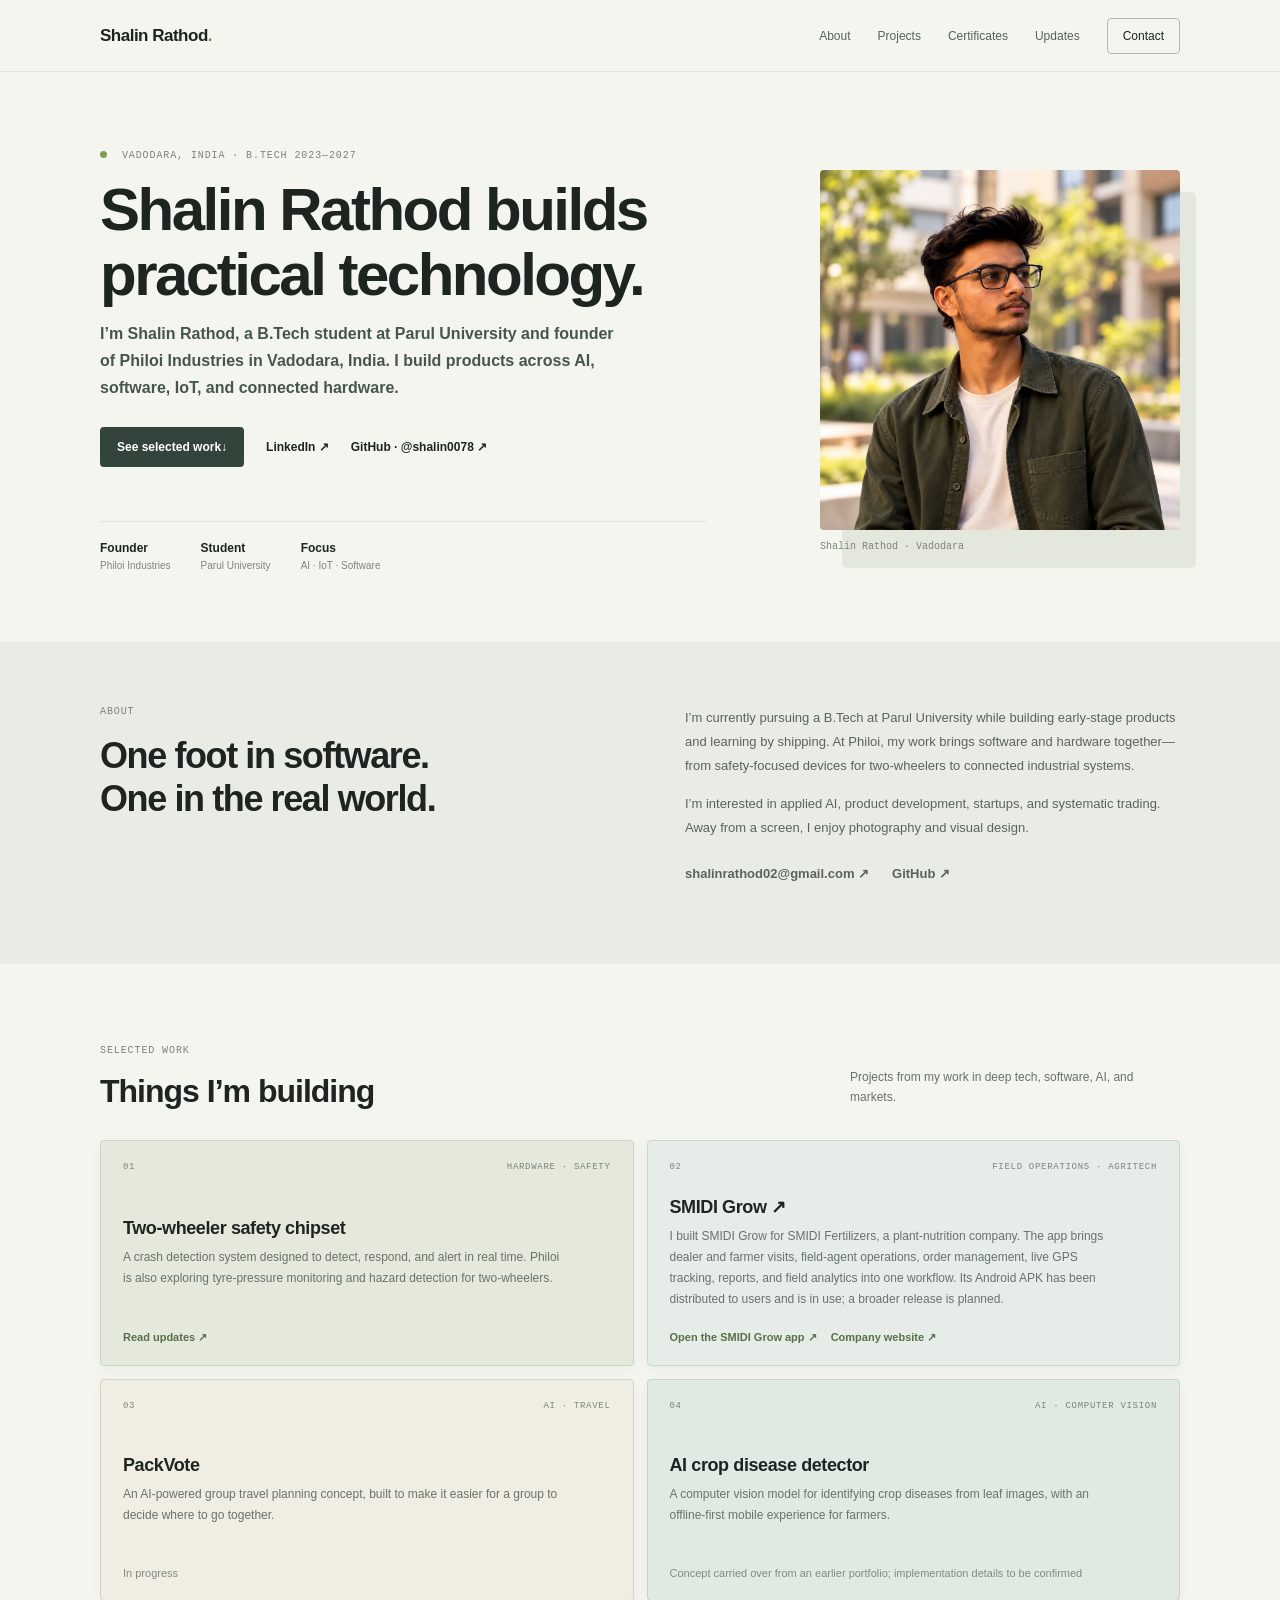
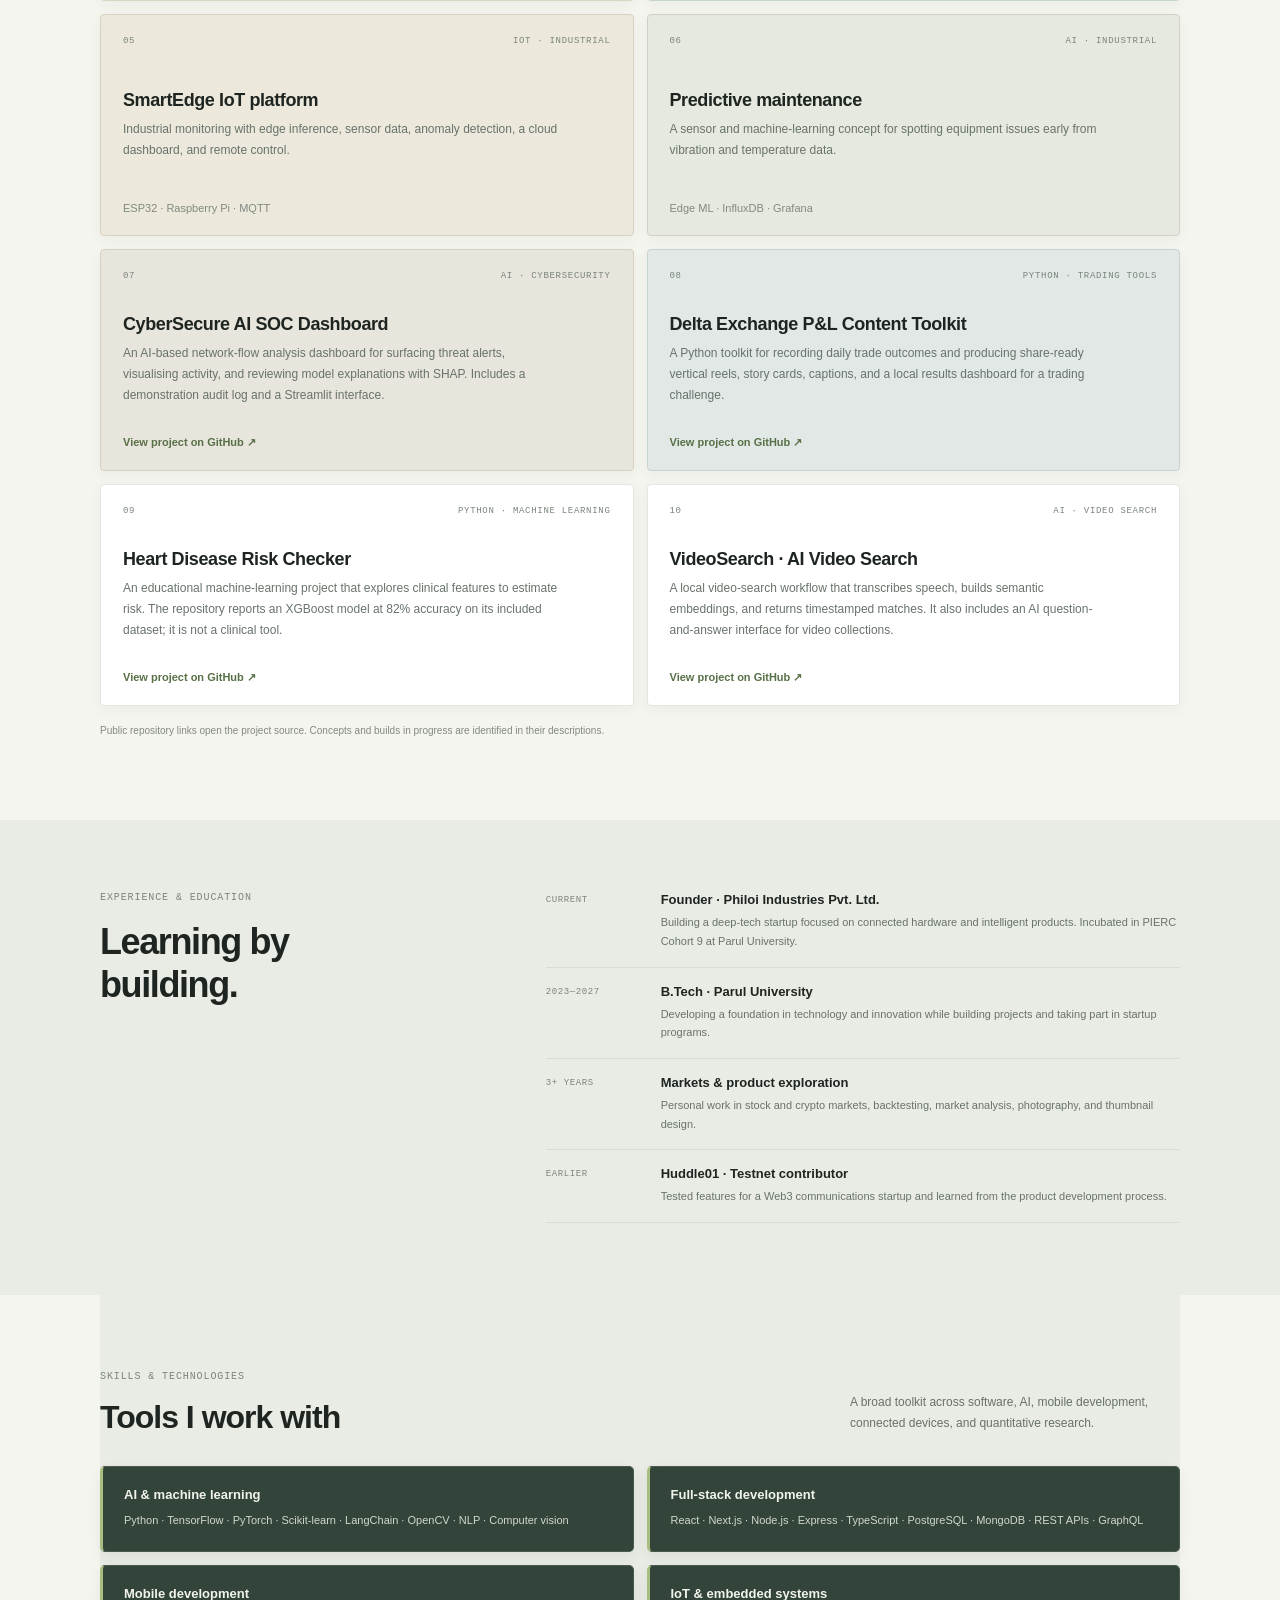
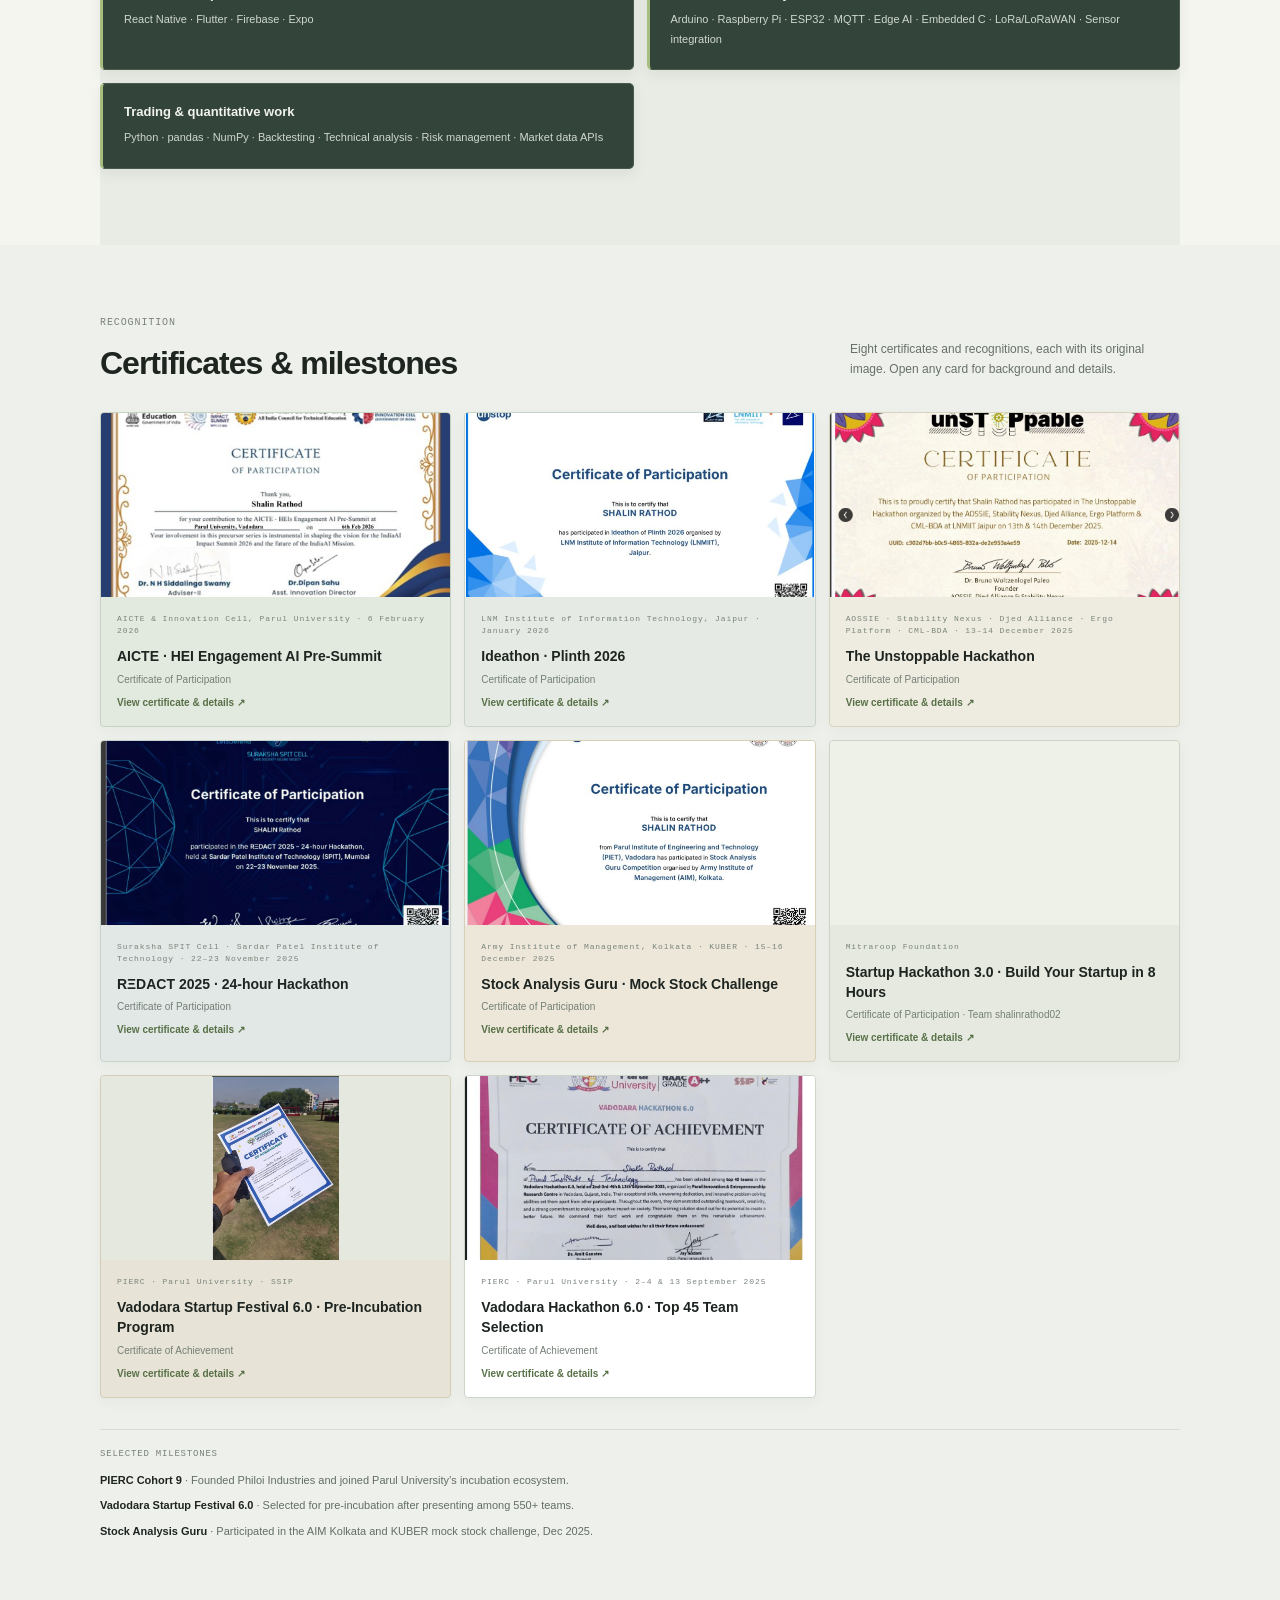
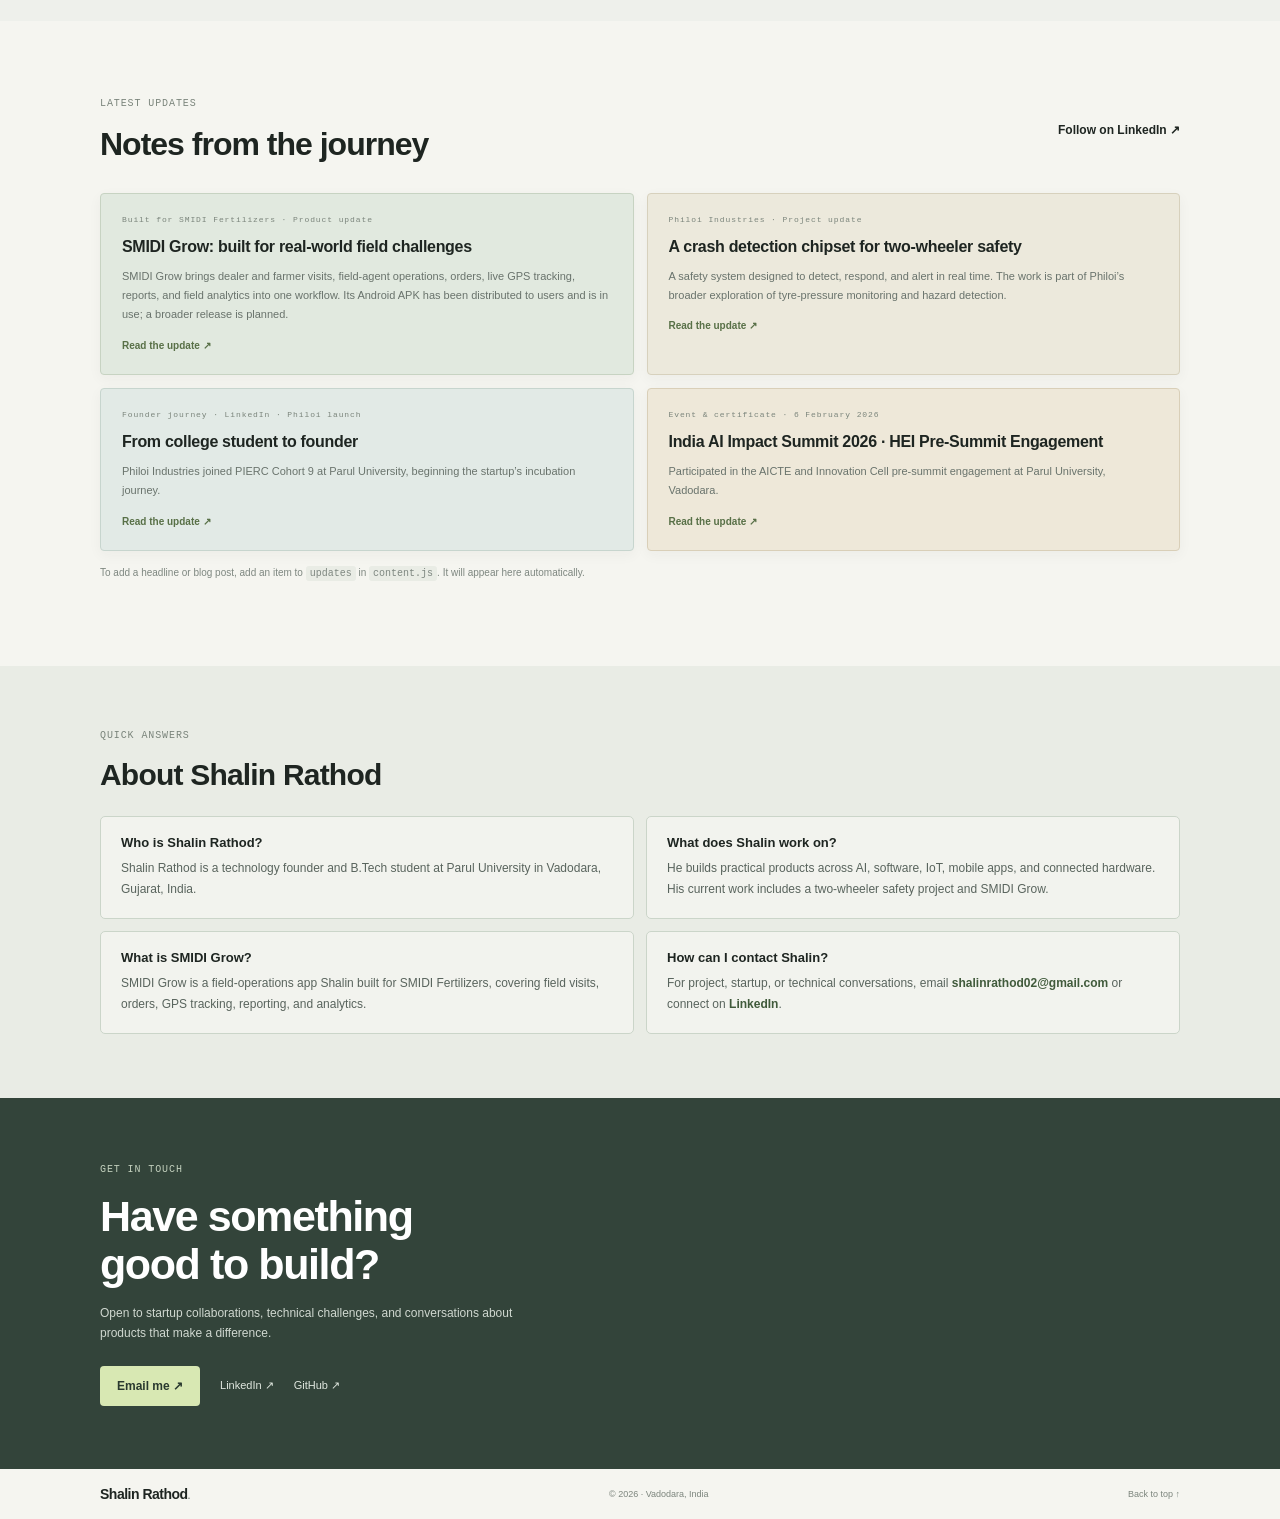
==== index.html @ d4755b5c "Fix hero portrait layout and remove quote" ====
<!doctype html>
<html lang="en">
  <head>
    <meta charset="utf-8" />
    <meta name="viewport" content="width=device-width, initial-scale=1" />
    <meta name="theme-color" content="#f5f5f0" />
    <meta name="description" content="Shalin Rathod is a technology founder and B.Tech student in Vadodara, India, building practical products across AI, software, IoT, and connected hardware." />
    <meta name="author" content="Shalin Rathod" />
    <meta name="robots" content="index, follow, max-image-preview:large" />
    <link rel="canonical" href="https://www.shalinrathod.in/" />
    <link rel="icon" href="assets/favicon.svg" type="image/svg+xml" />
    <link rel="preload" as="image" href="assets/shalin-rathod-portrait.webp" fetchpriority="high" />
    <meta property="og:type" content="website" />
    <meta property="og:locale" content="en_IN" />
    <meta property="og:site_name" content="Shalin Rathod" />
    <meta property="og:title" content="Shalin Rathod — Technology Founder & Builder" />
    <meta property="og:description" content="I build practical products across AI, software, IoT, and connected hardware. Explore Shalin Rathod’s projects, experience, and milestones." />
    <meta property="og:url" content="https://www.shalinrathod.in/" />
    <meta property="og:image" content="https://www.shalinrathod.in/assets/og-cover.png" />
    <meta property="og:image:type" content="image/png" />
    <meta property="og:image:width" content="1200" />
    <meta property="og:image:height" content="630" />
    <meta property="og:image:alt" content="Shalin Rathod — Technology Founder & Builder" />
    <meta name="twitter:card" content="summary_large_image" />
    <meta name="twitter:title" content="Shalin Rathod — Technology Founder & Builder" />
    <meta name="twitter:description" content="Practical products across AI, software, IoT, and connected hardware." />
    <meta name="twitter:image" content="https://www.shalinrathod.in/assets/og-cover.png" />
    <title>Shalin Rathod | Technology Founder & Builder</title>
    <script type="application/ld+json">
      {
        "@context": "https://schema.org",
        "@graph": [
          {
            "@type": "WebSite",
            "@id": "https://www.shalinrathod.in/#website",
            "url": "https://www.shalinrathod.in/",
            "name": "Shalin Rathod",
            "inLanguage": "en-IN",
            "publisher": { "@id": "https://www.shalinrathod.in/#person" }
          },
          {
            "@type": "Person",
            "@id": "https://www.shalinrathod.in/#person",
            "name": "Shalin Rathod",
            "url": "https://www.shalinrathod.in/",
            "image": "https://www.shalinrathod.in/assets/shalin-rathod-portrait.webp",
            "jobTitle": "Founder",
            "description": "Shalin Rathod is a Vadodara-based B.Tech student at Parul University and founder of Philoi Industries. He builds practical products across AI, software, IoT, and connected hardware.",
            "address": { "@type": "PostalAddress", "addressLocality": "Vadodara", "addressRegion": "Gujarat", "addressCountry": "IN" },
            "knowsAbout": ["Artificial intelligence", "Machine learning", "Full-stack development", "Mobile app development", "Internet of Things", "Embedded systems", "Connected hardware", "Quantitative research"],
            "sameAs": [
              "https://www.linkedin.com/in/shalin-rathod-301400305/",
              "https://github.com/shalin0078"
            ]
          }
        ]
      }
    </script>
    <link rel="stylesheet" href="styles.css?v=seo-aeo-geo-3" />
    <script src="content.js" defer></script>
    <script src="script.js?v=certificate-details-2" defer></script>
  </head>
  <body>
    <header class="site-header">
      <a class="brand" href="#home">Shalin Rathod<span>.</span></a>
      <button class="menu-toggle" aria-expanded="false" aria-controls="site-nav">Menu</button>
      <nav id="site-nav" aria-label="Main navigation">
        <a href="#about">About</a><a href="#work">Projects</a><a href="#recognition">Certificates</a><a href="#updates">Updates</a><a class="nav-contact" href="#contact">Contact</a>
      </nav>
    </header>

    <main>
      <section class="hero wrap" id="home">
        <div class="hero-copy">
          <p class="eyebrow"><span class="location-dot"></span> VADODARA, INDIA · B.TECH 2023—2027</p>
          <h1>Shalin Rathod builds practical technology.</h1>
          <p class="hero-intro">I’m Shalin Rathod, a B.Tech student at Parul University and founder of Philoi Industries in Vadodara, India. I build products across AI, software, IoT, and connected hardware.</p>
          <div class="hero-actions"><a class="button button-dark" href="#work">See selected work <span>↓</span></a><a class="text-link" href="https://www.linkedin.com/in/shalin-rathod-301400305/" target="_blank" rel="noreferrer">LinkedIn ↗</a><a class="text-link" href="https://github.com/shalin0078" target="_blank" rel="noreferrer">GitHub · @shalin0078 ↗</a></div>
          <div class="hero-facts"><div><strong>Founder</strong><span>Philoi Industries</span></div><div><strong>Student</strong><span>Parul University</span></div><div><strong>Focus</strong><span>AI · IoT · Software</span></div></div>
        </div>
        <figure class="hero-photo"><img src="assets/shalin-rathod-portrait.webp" alt="Portrait of Shalin Rathod" width="1254" height="1254" fetchpriority="high" decoding="async" /><figcaption>Shalin Rathod · Vadodara</figcaption></figure>
      </section>

      <section class="about-section" id="about"><div class="wrap about-grid">
        <div><p class="eyebrow">ABOUT</p><h2>One foot in software.<br />One in the real world.</h2></div>
        <div class="about-copy"><p>I’m currently pursuing a B.Tech at Parul University while building early-stage products and learning by shipping. At Philoi, my work brings software and hardware together—from safety-focused devices for two-wheelers to connected industrial systems.</p><p>I’m interested in applied AI, product development, startups, and systematic trading. Away from a screen, I enjoy photography and visual design.</p><p class="about-links"><a href="mailto:shalinrathod02@gmail.com">shalinrathod02@gmail.com ↗</a><a href="https://github.com/shalin0078" target="_blank" rel="noreferrer">GitHub ↗</a></p></div>
      </div></section>

      <section class="section wrap" id="work">
        <div class="section-title"><div><p class="eyebrow">SELECTED WORK</p><h2>Things I’m building</h2></div><p>Projects from my work in deep tech, software, AI, and markets.</p></div>
        <div class="project-grid">
          <article class="project-card project-feature"><div class="project-top"><span>01</span><span>HARDWARE · SAFETY</span></div><div><h3>Two-wheeler safety chipset</h3><p>A crash detection system designed to detect, respond, and alert in real time. Philoi is also exploring tyre-pressure monitoring and hazard detection for two-wheelers.</p></div><a href="https://www.linkedin.com/in/shalin-rathod-301400305/" target="_blank" rel="noreferrer">Read updates ↗</a></article>
          <article class="project-card"><div class="project-top"><span>02</span><span>FIELD OPERATIONS · AGRITECH</span></div><div><h3><a href="https://smidigrow.tech/home" target="_blank" rel="noreferrer">SMIDI Grow ↗</a></h3><p>I built SMIDI Grow for <a href="https://www.smidifertilizers.com/" target="_blank" rel="noreferrer">SMIDI Fertilizers</a>, a plant-nutrition company. The app brings dealer and farmer visits, field-agent operations, order management, live GPS tracking, reports, and field analytics into one workflow. Its Android APK has been distributed to users and is in use; a broader release is planned.</p></div><div class="project-links"><a href="https://smidigrow.tech/home" target="_blank" rel="noreferrer">Open the SMIDI Grow app ↗</a><a href="https://www.smidifertilizers.com/" target="_blank" rel="noreferrer">Company website ↗</a></div></article>
          <article class="project-card"><div class="project-top"><span>03</span><span>AI · TRAVEL</span></div><div><h3>PackVote</h3><p>An AI-powered group travel planning concept, built to make it easier for a group to decide where to go together.</p></div><span class="project-note">In progress</span></article>
          <article class="project-card"><div class="project-top"><span>04</span><span>AI · COMPUTER VISION</span></div><div><h3>AI crop disease detector</h3><p>A computer vision model for identifying crop diseases from leaf images, with an offline-first mobile experience for farmers.</p></div><span class="project-note">Concept carried over from an earlier portfolio; implementation details to be confirmed</span></article>
          <article class="project-card"><div class="project-top"><span>05</span><span>IOT · INDUSTRIAL</span></div><div><h3>SmartEdge IoT platform</h3><p>Industrial monitoring with edge inference, sensor data, anomaly detection, a cloud dashboard, and remote control.</p></div><span class="project-note">ESP32 · Raspberry Pi · MQTT</span></article>
          <article class="project-card"><div class="project-top"><span>06</span><span>AI · INDUSTRIAL</span></div><div><h3>Predictive maintenance</h3><p>A sensor and machine-learning concept for spotting equipment issues early from vibration and temperature data.</p></div><span class="project-note">Edge ML · InfluxDB · Grafana</span></article>
          <article class="project-card"><div class="project-top"><span>07</span><span>AI · CYBERSECURITY</span></div><div><h3>CyberSecure AI SOC Dashboard</h3><p>An AI-based network-flow analysis dashboard for surfacing threat alerts, visualising activity, and reviewing model explanations with SHAP. Includes a demonstration audit log and a Streamlit interface.</p></div><div class="project-links"><a href="https://github.com/shalin0078/CyberSecur" target="_blank" rel="noreferrer">View project on GitHub ↗</a></div></article>
          <article class="project-card"><div class="project-top"><span>08</span><span>PYTHON · TRADING TOOLS</span></div><div><h3>Delta Exchange P&amp;L Content Toolkit</h3><p>A Python toolkit for recording daily trade outcomes and producing share-ready vertical reels, story cards, captions, and a local results dashboard for a trading challenge.</p></div><div class="project-links"><a href="https://github.com/shalin0078/delta-trading-challenge" target="_blank" rel="noreferrer">View project on GitHub ↗</a></div></article><article class="project-card"><div class="project-top"><span>09</span><span>PYTHON · MACHINE LEARNING</span></div><div><h3>Heart Disease Risk Checker</h3><p>An educational machine-learning project that explores clinical features to estimate risk. The repository reports an XGBoost model at 82% accuracy on its included dataset; it is not a clinical tool.</p></div><div class="project-links"><a href="https://github.com/shalin0078/HEART-DISEASE-RISK-CHECKER" target="_blank" rel="noreferrer">View project on GitHub ↗</a></div></article>
<article class="project-card"><div class="project-top"><span>10</span><span>AI · VIDEO SEARCH</span></div><div><h3>VideoSearch · AI Video Search</h3><p>A local video-search workflow that transcribes speech, builds semantic embeddings, and returns timestamped matches. It also includes an AI question-and-answer interface for video collections.</p></div><div class="project-links"><a href="https://github.com/shalin0078/TransVideoRag" target="_blank" rel="noreferrer">View project on GitHub ↗</a></div></article>
        </div>
        <p class="source-note">Public repository links open the project source. Concepts and builds in progress are identified in their descriptions.</p>
      </section>

      <section class="background-section"><div class="wrap background-grid">
        <div><p class="eyebrow">EXPERIENCE & EDUCATION</p><h2>Learning by<br />building.</h2></div>
        <div class="timeline">
          <article><span class="timeline-date">CURRENT</span><div><h3>Founder · Philoi Industries Pvt. Ltd.</h3><p>Building a deep-tech startup focused on connected hardware and intelligent products. Incubated in PIERC Cohort 9 at Parul University.</p></div></article>
          <article><span class="timeline-date">2023—2027</span><div><h3>B.Tech · Parul University</h3><p>Developing a foundation in technology and innovation while building projects and taking part in startup programs.</p></div></article>
          <article><span class="timeline-date">3+ YEARS</span><div><h3>Markets & product exploration</h3><p>Personal work in stock and crypto markets, backtesting, market analysis, photography, and thumbnail design.</p></div></article>
          <article><span class="timeline-date">EARLIER</span><div><h3>Huddle01 · Testnet contributor</h3><p>Tested features for a Web3 communications startup and learned from the product development process.</p></div></article>
        </div>
      </div></section>

      <section class="section wrap skills-section"><div class="section-title"><div><p class="eyebrow">SKILLS & TECHNOLOGIES</p><h2>Tools I work with</h2></div><p>A broad toolkit across software, AI, mobile development, connected devices, and quantitative research.</p></div>
        <div class="skill-grid"><article><h3>AI & machine learning</h3><p>Python · TensorFlow · PyTorch · Scikit-learn · LangChain · OpenCV · NLP · Computer vision</p></article><article><h3>Full-stack development</h3><p>React · Next.js · Node.js · Express · TypeScript · PostgreSQL · MongoDB · REST APIs · GraphQL</p></article><article><h3>Mobile development</h3><p>React Native · Flutter · Firebase · Expo</p></article><article><h3>IoT & embedded systems</h3><p>Arduino · Raspberry Pi · ESP32 · MQTT · Edge AI · Embedded C · LoRa/LoRaWAN · Sensor integration</p></article><article><h3>Trading & quantitative work</h3><p>Python · pandas · NumPy · Backtesting · Technical analysis · Risk management · Market data APIs</p></article></div>
      </section>

      <section class="recognition-section" id="recognition"><div class="wrap section">
        <div class="section-title"><div><p class="eyebrow">RECOGNITION</p><h2>Certificates & milestones</h2></div><p>Eight certificates and recognitions, each with its original image. Open any card for background and details.</p></div>
        <div id="certificate-grid" class="certificate-grid" aria-live="polite"></div>
        <div class="milestone-row"><span>SELECTED MILESTONES</span><p><b>PIERC Cohort 9</b> · Founded Philoi Industries and joined Parul University’s incubation ecosystem.</p><p><b>Vadodara Startup Festival 6.0</b> · Selected for pre-incubation after presenting among 550+ teams.</p><p><b>Stock Analysis Guru</b> · Participated in the AIM Kolkata and KUBER mock stock challenge, Dec 2025.</p></div>
      </div></section>

      <section class="section wrap updates-section" id="updates"><div class="section-title"><div><p class="eyebrow">LATEST UPDATES</p><h2>Notes from the journey</h2></div><a class="text-link" href="https://www.linkedin.com/in/shalin-rathod-301400305/" target="_blank" rel="noreferrer">Follow on LinkedIn ↗</a></div><div id="updates-list" class="updates-list" aria-live="polite"></div><p class="edit-hint">To add a headline or blog post, add an item to <code>updates</code> in <code>content.js</code>. It will appear here automatically.</p></section>

      <section class="answer-section" aria-labelledby="quick-answers-title"><div class="wrap"><p class="eyebrow">QUICK ANSWERS</p><h2 id="quick-answers-title">About Shalin Rathod</h2><div class="answer-grid">
        <article><h3>Who is Shalin Rathod?</h3><p>Shalin Rathod is a technology founder and B.Tech student at Parul University in Vadodara, Gujarat, India.</p></article>
        <article><h3>What does Shalin work on?</h3><p>He builds practical products across AI, software, IoT, mobile apps, and connected hardware. His current work includes a two-wheeler safety project and SMIDI Grow.</p></article>
        <article><h3>What is SMIDI Grow?</h3><p>SMIDI Grow is a field-operations app Shalin built for SMIDI Fertilizers, covering field visits, orders, GPS tracking, reporting, and analytics.</p></article>
        <article><h3>How can I contact Shalin?</h3><p>For project, startup, or technical conversations, email <a href="mailto:shalinrathod02@gmail.com">shalinrathod02@gmail.com</a> or connect on <a href="https://www.linkedin.com/in/shalin-rathod-301400305/" target="_blank" rel="noreferrer">LinkedIn</a>.</p></article>
      </div></div></section>

      <section class="contact-section" id="contact"><div class="wrap contact-inner"><p class="eyebrow">GET IN TOUCH</p><h2>Have something<br />good to build?</h2><p>Open to startup collaborations, technical challenges, and conversations about products that make a difference.</p><div class="contact-actions"><a class="button button-light" href="mailto:shalinrathod02@gmail.com">Email me ↗</a><a class="contact-social" href="https://www.linkedin.com/in/shalin-rathod-301400305/" target="_blank" rel="noreferrer">LinkedIn ↗</a><a class="contact-social" href="https://github.com/shalin0078" target="_blank" rel="noreferrer">GitHub ↗</a></div></div></section>
    </main>

    <dialog class="certificate-dialog" id="certificate-dialog" aria-labelledby="certificate-dialog-title"><button class="dialog-close" aria-label="Close certificate details">Close ×</button><div class="certificate-dialog-content"><div class="certificate-dialog-media"><img src="" alt="" /><p class="certificate-dialog-placeholder" hidden>Certificate image not available yet</p></div><div class="certificate-dialog-copy"><p class="eyebrow" id="certificate-dialog-meta"></p><h2 id="certificate-dialog-title"></h2><p id="certificate-dialog-description"></p><p class="certificate-dialog-id" id="certificate-dialog-id" hidden></p><a class="certificate-dialog-source" href="" target="_blank" rel="noreferrer" hidden>View LinkedIn profile ↗</a></div></div></dialog>
    <footer class="site-footer wrap"><a class="brand" href="#home">Shalin Rathod<span>.</span></a><span>© <span id="year"></span> · Vadodara, India</span><a href="#home">Back to top ↑</a></footer>
  </body>
</html>
---- styles.css ----
:root{--bg:#f5f5f0;--paper:#fff;--ink:#1e2521;--muted:#67716a;--line:#dfe3dc;--green:#d8e8b3;--forest:#33443a;--soft:#ebeee7;--sans:Inter,"Segoe UI",Arial,sans-serif;--mono:Consolas,"Courier New",monospace}*{box-sizing:border-box}html{scroll-behavior:smooth;scroll-padding-top:90px}body{margin:0;color:var(--ink);background:var(--bg);font-family:var(--sans);-webkit-font-smoothing:antialiased}a{color:inherit;text-decoration:none}.wrap{width:min(1080px,calc(100% - 52px));margin:0 auto}.site-header{height:72px;position:sticky;z-index:10;top:0;display:flex;align-items:center;justify-content:space-between;padding:0 max(26px,calc((100vw - 1080px)/2));border-bottom:1px solid var(--line);background:rgba(245,245,240,.94);backdrop-filter:blur(12px)}.brand{font-size:17px;font-weight:700;letter-spacing:-.5px}.brand span{color:#718b46}.site-header nav{display:flex;align-items:center;gap:27px;font-size:12px;color:#58635b}.site-header nav a:hover,.text-link:hover,.about-links a:hover{color:#68853c}.nav-contact{border:1px solid #aeb8ad;border-radius:4px;padding:10px 15px;color:var(--ink)}.menu-toggle{display:none}.hero{display:grid;grid-template-columns:1.2fr .8fr;gap:70px;align-items:center;padding-block:72px 65px;min-height:570px}.eyebrow{margin:0 0 17px;color:#7a847b;font:500 10px var(--mono);letter-spacing:.9px}.location-dot{display:inline-block;width:7px;height:7px;margin-right:8px;border-radius:50%;background:#829d51}.hero h1{margin:0;font-size:clamp(40px,5.1vw,60px);line-height:1.08;letter-spacing:-2.5px;font-weight:650}.hero h1 span{color:#667f4c}.hero-quote{max-width:520px;margin:17px 0 0;color:#667f4c;font-size:19px;font-weight:700;line-height:1.45;letter-spacing:-.4px}.hero-intro{max-width:520px;margin:12px 0 25px;color:#47564b;font-size:16px;font-weight:650;line-height:1.7}.hero-actions{display:flex;align-items:center;gap:22px}.button{display:inline-flex;align-items:center;justify-content:center;padding:13px 17px;border-radius:4px;font-size:12px;font-weight:600}.button-dark{background:var(--forest);color:#fff}.button-dark:hover{background:#26352c}.text-link{font-size:12px;font-weight:600}.hero-facts{display:flex;gap:30px;margin-top:54px;padding-top:19px;border-top:1px solid var(--line)}.hero-facts div{display:flex;flex-direction:column;gap:5px}.hero-facts strong{font-size:12px}.hero-facts span{color:#7c857d;font-size:10px}.hero-photo{position:relative;width:min(100%,360px);margin:0;justify-self:end}.hero-photo:before{content:"";position:absolute;z-index:-1;inset:22px -16px -16px 22px;background:#e4e8dc;border-radius:5px}.hero-photo img{display:block;width:100%;height:auto;aspect-ratio:1/1;object-fit:cover;object-position:center 25%;border-radius:4px}.hero-photo figcaption{margin-top:11px;color:#7b847d;font:10px var(--mono)}.about-section{background:#e9ece5;padding-block:64px}.about-grid{display:grid;grid-template-columns:1fr 1fr;gap:90px;align-items:start}.about-grid h2,.background-grid h2{margin:0;font-size:36px;line-height:1.2;letter-spacing:-1.4px}.about-copy p{margin:0 0 14px;color:#59645d;font-size:13px;line-height:1.85}.about-links{display:flex;gap:23px;margin-top:22px!important;font-weight:600}.section{padding-block:81px}.section-title{display:flex;align-items:end;justify-content:space-between;gap:35px;margin-bottom:30px}.section-title h2{margin:0;font-size:32px;letter-spacing:-1px}.section-title>p{max-width:330px;margin:0 0 3px;color:var(--muted);font-size:12px;line-height:1.7}.project-grid{display:grid;grid-template-columns:repeat(2,1fr);gap:13px}.project-card{min-height:222px;display:flex;flex-direction:column;justify-content:space-between;padding:21px 22px;background:var(--paper);border:1px solid #e4e7e0;border-radius:4px}.project-feature{background:#edf0e8}.project-top{display:flex;justify-content:space-between;color:#7a857b;font:9px var(--mono);letter-spacing:.7px}.project-card h3{margin:24px 0 8px;font-size:18px;letter-spacing:-.4px}.project-card p{max-width:440px;margin:0;color:#68736b;font-size:12px;line-height:1.75}.project-card>a,.project-note{margin-top:21px;color:#587047;font-size:11px;font-weight:600}.project-note{color:#818a81;font-weight:400}.source-note{margin:17px 0 0;color:#818880;font-size:10px;line-height:1.6}.background-section{padding-block:72px;background:#e9ece5}.background-grid{display:grid;grid-template-columns:.75fr 1.25fr;gap:65px}.timeline article{display:grid;grid-template-columns:100px 1fr;gap:15px;padding:16px 0;border-bottom:1px solid #d6ddd3}.timeline article:first-child{padding-top:0}.timeline-date{padding-top:3px;color:#7a857b;font:9px var(--mono);letter-spacing:.6px}.timeline h3{margin:0 0 6px;font-size:13px}.timeline p{margin:0;color:#68736b;font-size:11px;line-height:1.7}.skills-section{padding-block:76px;background:#e9ece5}.skill-grid{display:grid;grid-template-columns:repeat(2,1fr);gap:13px}.skill-grid article{padding:20px 21px;background:#33443a;border:1px solid #4a5a4d;border-left:3px solid #a8bd80;border-radius:5px;box-shadow:0 5px 14px #27372c12;transition:background .2s ease,transform .2s ease}.skill-grid article:hover{background:#3b4d41;transform:translateY(-2px)}.skill-grid h3{margin:0 0 9px;color:#f1f3ed;font-size:13px}.skill-grid p{margin:0;color:#d0d8cf;font-size:11px;line-height:1.8}.recognition-section{background:#eef0eb}.recognition-section .section{padding-block:72px}.certificate-grid{display:grid;grid-template-columns:repeat(3,1fr);gap:13px}.certificate-card{overflow:hidden;background:#fff;border:1px solid #e2e6df;border-radius:4px}.certificate-image-button{display:block;width:100%;height:184px;padding:0;border:0;background:#eef1e8;cursor:zoom-in;overflow:hidden}.certificate-image-button img{width:100%;height:100%;object-fit:cover;object-position:center}.certificate-image-button:hover img{transform:scale(1.025)}.certificate-image-button img{transition:transform .2s ease}.certificate-art{height:184px;display:flex;flex-direction:column;align-items:center;justify-content:center;gap:12px;background:linear-gradient(150deg,#f0f2e9,#e2e8dc);border-bottom:1px solid #dfe5d9;color:#75816a}.certificate-art span,.certificate-art small{font:9px var(--mono);letter-spacing:1px}.certificate-art strong{padding:17px 25px;border:1px solid #b8c4ad;font:600 13px var(--sans);letter-spacing:1.6px}.certificate-copy{padding:16px}.certificate-copy .eyebrow{margin-bottom:9px;font-size:8px;line-height:1.5}.certificate-copy h3{margin:0;font-size:14px;line-height:1.45}.certificate-kind{margin:7px 0 0;color:#747f76;font-size:10px}.credential-id{margin:9px 0 0;color:#747f76;font:8px var(--mono);overflow-wrap:anywhere}.certificate-link{display:inline-block;margin-top:12px;color:#587047;font-size:10px;font-weight:600}.milestone-row{margin-top:31px;padding-top:19px;border-top:1px solid #d7ddd4}.milestone-row>span{display:block;margin-bottom:13px;color:#778178;font:9px var(--mono);letter-spacing:.8px}.milestone-row p{margin:8px 0;color:#626e65;font-size:11px;line-height:1.6}.milestone-row b{color:var(--ink)}.updates-section{padding-block:77px}.updates-section .section-title{align-items:center}.updates-list{display:grid;grid-template-columns:repeat(2,1fr);gap:13px}.update-card{padding:21px;background:#fff;border:1px solid #e4e7e0;border-radius:4px}.update-card .eyebrow{margin-bottom:12px;font-size:8px}.update-card h3{margin:0 0 9px;font-size:16px;line-height:1.4;letter-spacing:-.3px}.update-summary{margin:0;color:#69736c;font-size:11px;line-height:1.75}.update-link{display:inline-block;margin-top:15px;color:#587047;font-size:10px;font-weight:600}.edit-hint{margin-top:16px;color:#7e8780;font-size:10px}.edit-hint code{padding:2px 4px;border-radius:3px;background:#e9ece5;font:10px var(--mono)}.contact-section{background:var(--forest);color:#fff}.contact-inner{padding-block:66px 63px}.contact-inner .eyebrow{color:#c3d0bd}.contact-inner h2{margin:0;font-size:43px;line-height:1.12;letter-spacing:-1.4px}.contact-inner>p:not(.eyebrow){max-width:460px;margin:15px 0 22px;color:#d0d8d0;font-size:12px;line-height:1.7}.contact-actions{display:flex;align-items:center;gap:20px}.button-light{background:var(--green);color:#29392f}.contact-social{color:#e0e7df;font-size:11px}.site-footer{display:flex;justify-content:space-between;align-items:center;padding-block:17px}.site-footer .brand{font-size:14px}.site-footer span,.site-footer>a:last-child{color:#7c857d;font-size:9px}.certificate-dialog{max-width:min(95vw,900px);max-height:95vh;padding:45px 13px 13px;border:0;border-radius:5px;background:#fff;box-shadow:0 20px 80px #0004}.certificate-dialog::backdrop{background:#151b18cc}.certificate-dialog img{display:block;max-width:100%;max-height:78vh;object-fit:contain}.dialog-close{position:absolute;top:12px;right:13px;border:0;background:transparent;color:#3f4941;font:12px var(--sans);cursor:pointer}
@media(max-width:760px){.wrap{width:min(100% - 38px,560px)}.site-header{height:64px;padding-inline:19px}.menu-toggle{display:block;padding:8px 11px;border:1px solid var(--line);border-radius:4px;background:transparent;color:var(--ink);font:11px var(--sans)}.site-header nav{display:none;position:absolute;top:63px;left:0;right:0;padding:19px;background:var(--bg);border-bottom:1px solid var(--line);flex-direction:column;align-items:stretch;gap:17px}.site-header nav.is-open{display:flex}.nav-contact{align-self:flex-start}.hero{grid-template-columns:1fr;gap:32px;padding-block:49px 48px}.hero h1{font-size:clamp(39px,9vw,54px)}.hero-photo{justify-self:start;width:min(78%,330px)}.hero-facts{gap:16px;justify-content:space-between;margin-top:38px}.hero-facts span{font-size:9px}.about-section{padding-block:49px}.about-grid,.background-grid{grid-template-columns:1fr;gap:25px}.about-grid h2,.background-grid h2{font-size:31px}.section{padding-block:61px}.section-title{align-items:start;flex-direction:column;gap:11px;margin-bottom:23px}.section-title h2{font-size:27px}.project-grid,.skill-grid,.updates-list{grid-template-columns:1fr}.project-card{min-height:193px;padding:19px}.background-section{padding-block:57px}.timeline article{grid-template-columns:82px 1fr;gap:12px}.recognition-section .section{padding-block:58px}.certificate-grid{grid-template-columns:1fr 1fr;gap:10px}.certificate-image-button,.certificate-art{height:135px}.certificate-copy{padding:12px}.certificate-copy h3{font-size:12px}.certificate-copy .eyebrow{font-size:7px}.milestone-row{margin-top:24px}.updates-section{padding-block:58px}.updates-section .section-title{align-items:start}.edit-hint{font-size:9px}.contact-inner{padding-block:53px}.contact-inner h2{font-size:36px}.site-footer{gap:10px;flex-wrap:wrap}.site-footer span{order:3;width:100%;text-align:center;padding-top:5px}}@media(max-width:390px){.hero-actions{align-items:flex-start;flex-direction:column;gap:14px}.hero-facts{gap:9px}.hero-facts strong{font-size:11px}.hero-facts span{font-size:8px}.certificate-grid{grid-template-columns:1fr}.certificate-image-button,.certificate-art{height:170px}}
.project-links{display:flex;flex-wrap:wrap;gap:14px;margin-top:21px}.project-links a{color:#587047;font-size:11px;font-weight:600}.project-links a:hover{color:#33443a}
/* Theme-matched card palette */
.project-grid .project-card{border-width:1px;box-shadow:0 4px 14px #27372c0b}
.project-grid .project-card:nth-child(1){background:#e4e9dc;border-color:#cad4c3}
.project-grid .project-card:nth-child(2){background:#e6ece8;border-color:#cad7d0}
.project-grid .project-card:nth-child(3){background:#f0eee2;border-color:#d9d5c3}
.project-grid .project-card:nth-child(4){background:#e1e9e3;border-color:#c7d4cb}
.project-grid .project-card:nth-child(5){background:#ece8db;border-color:#d9d1bc}
.project-grid .project-card:nth-child(6){background:#e5e9df;border-color:#cdd4c6}
.project-grid .project-card:nth-child(7){background:#e8e5dc;border-color:#d6d0c1}
.project-grid .project-card:nth-child(8){background:#e1e8e6;border-color:#c7d3d0}
.certificate-grid .certificate-card{border-color:#cdd5c9;box-shadow:0 4px 14px #27372c0b}
.certificate-image-button img[src*="vadodara-preincubation-photo"]{object-fit:contain;background:#e4e8df}
.certificate-grid .certificate-card:nth-child(1){background:#e2e9df;border-color:#c6d2c2}
.certificate-grid .certificate-card:nth-child(2){background:#e5ebe4;border-color:#c9d5ca}
.certificate-grid .certificate-card:nth-child(3){background:#eeece0;border-color:#d8d3c0}
.certificate-grid .certificate-card:nth-child(4){background:#e1e8e5;border-color:#c6d2ce}
.certificate-grid .certificate-card:nth-child(5){background:#ece7d9;border-color:#d8cfb9}
.certificate-grid .certificate-card:nth-child(6){background:#e5e9df;border-color:#cbd3c2}
.certificate-grid .certificate-card:nth-child(7){background:#e7e3d6;border-color:#d5cdb8}
.certificate-grid .certificate-card:nth-child(n) .certificate-art{border-bottom-color:#c8d1c2}
.certificate-grid .certificate-card:nth-child(1) .certificate-art{background:linear-gradient(150deg,#e9eee4,#dce5d8)}
.certificate-grid .certificate-card:nth-child(2) .certificate-art{background:linear-gradient(150deg,#edf1eb,#dfe8df)}
.certificate-grid .certificate-card:nth-child(3) .certificate-art{background:linear-gradient(150deg,#f2f0e6,#e7e3d4)}
.certificate-grid .certificate-card:nth-child(4) .certificate-art{background:linear-gradient(150deg,#e8eeeb,#dbe5e1)}
.certificate-grid .certificate-card:nth-child(5) .certificate-art{background:linear-gradient(150deg,#f1ecdf,#e5decb)}
.certificate-grid .certificate-card:nth-child(6) .certificate-art{background:linear-gradient(150deg,#edf0e7,#dfe6d7)}
.certificate-grid .certificate-card:nth-child(7) .certificate-art{background:linear-gradient(150deg,#efecdf,#e2dccb)}
.updates-list .update-card{box-shadow:0 4px 14px #27372c0b}
.updates-list .update-card:nth-child(1){background:#e1e9df;border-color:#c7d3c2}
.updates-list .update-card:nth-child(2){background:#ece9dc;border-color:#d7d1bd}
.updates-list .update-card:nth-child(3){background:#e2eae6;border-color:#c7d5ce}
.updates-list .update-card:nth-child(4){background:#eee8d9;border-color:#d9cfb8}/* Scroll reveal */
.reveal{opacity:0;transform:translateY(18px);transition:opacity .55s ease,transform .55s cubic-bezier(.2,.7,.2,1)}
.reveal.is-visible{opacity:1;transform:translateY(0)}
.project-card:nth-child(even).reveal,.skill-grid article:nth-child(even).reveal,.certificate-card:nth-child(even).reveal,.update-card:nth-child(even).reveal{transition-delay:90ms}
@media(prefers-reduced-motion:reduce){.reveal,.reveal.is-visible{opacity:1;transform:none;transition:none}}
/* Hero intro cache refresh */

/* Certificate previews and detail dialog */
.certificate-card{transition:transform .2s ease,box-shadow .2s ease}
.certificate-card:hover{transform:translateY(-2px);box-shadow:0 8px 22px #27372c16}
.certificate-open{display:flex;flex-direction:column;width:100%;height:100%;padding:0;border:0;background:transparent;color:inherit;text-align:left;font:inherit;cursor:pointer}
.certificate-open:focus-visible{outline:3px solid #718b46;outline-offset:3px}
.certificate-image-button{height:184px;cursor:pointer}
.certificate-image-button img{display:block}
.certificate-art{flex:none}
.certificate-open:hover .certificate-art strong{border-color:#718b46;color:#536c3c}
.certificate-copy{flex:1;background:transparent}
.certificate-action{display:inline-block;margin-top:12px;color:#587047;font-size:10px;font-weight:650}
.certificate-dialog{width:min(950px,94vw);max-width:950px;max-height:92vh;padding:0;overflow:auto;border:1px solid #cbd4c8;border-radius:8px;background:#f5f5f0;color:#1e2521;box-shadow:0 24px 80px #14201855}
.certificate-dialog::backdrop{background:#18221ccc;backdrop-filter:blur(3px)}
.certificate-dialog-content{display:grid;grid-template-columns:minmax(0,1.2fr) minmax(250px,.8fr);gap:27px;padding:58px 25px 25px}
.certificate-dialog-media{display:flex;min-height:230px;align-items:center;justify-content:center;padding:12px;border:1px solid #cbd4c8;border-radius:6px;background:#e9ece5}
.certificate-dialog img{display:block;width:100%;max-height:68vh;object-fit:contain}
.certificate-dialog-placeholder{margin:0;color:#68736b;font-size:13px;text-align:center}
.certificate-dialog-copy{align-self:center;padding:5px 2px}
.certificate-dialog-copy .eyebrow{margin-bottom:12px}
.certificate-dialog-copy h2{margin:0 0 14px;font-size:clamp(22px,3vw,31px);line-height:1.2;letter-spacing:-.7px}
#certificate-dialog-description{margin:0;color:#59645d;font-size:14px;line-height:1.8}
.certificate-dialog-id{margin:15px 0 0;color:#717d73;font:10px var(--mono);overflow-wrap:anywhere}
.certificate-dialog-source{display:inline-block;margin-top:20px;padding:11px 14px;border-radius:4px;background:#33443a;color:#f1f3ed;font-size:11px;font-weight:600}
.certificate-dialog-source:hover{background:#3b4d41}
.certificate-dialog [hidden]{display:none!important}
@media(max-width:760px){.certificate-dialog-content{grid-template-columns:1fr;gap:18px;padding:54px 17px 18px}.certificate-dialog-media{min-height:160px}.certificate-dialog img{max-height:42vh}.certificate-dialog-copy h2{font-size:24px}}
.answer-section{padding-block:64px;background:#e9ece5}.answer-section h2{margin:0 0 24px;font-size:30px;letter-spacing:-.8px}.answer-grid{display:grid;grid-template-columns:repeat(2,minmax(0,1fr));gap:12px}.answer-grid article{padding:18px 20px;border:1px solid #cbd5c9;border-radius:5px;background:#f2f3ee}.answer-grid h3{margin:0 0 8px;font-size:13px}.answer-grid p{margin:0;color:#59645d;font-size:12px;line-height:1.75}.answer-grid a{font-weight:600;color:#405a3b}@media(max-width:760px){.answer-section{padding-block:50px}.answer-section h2{font-size:26px}.answer-grid{grid-template-columns:1fr}}
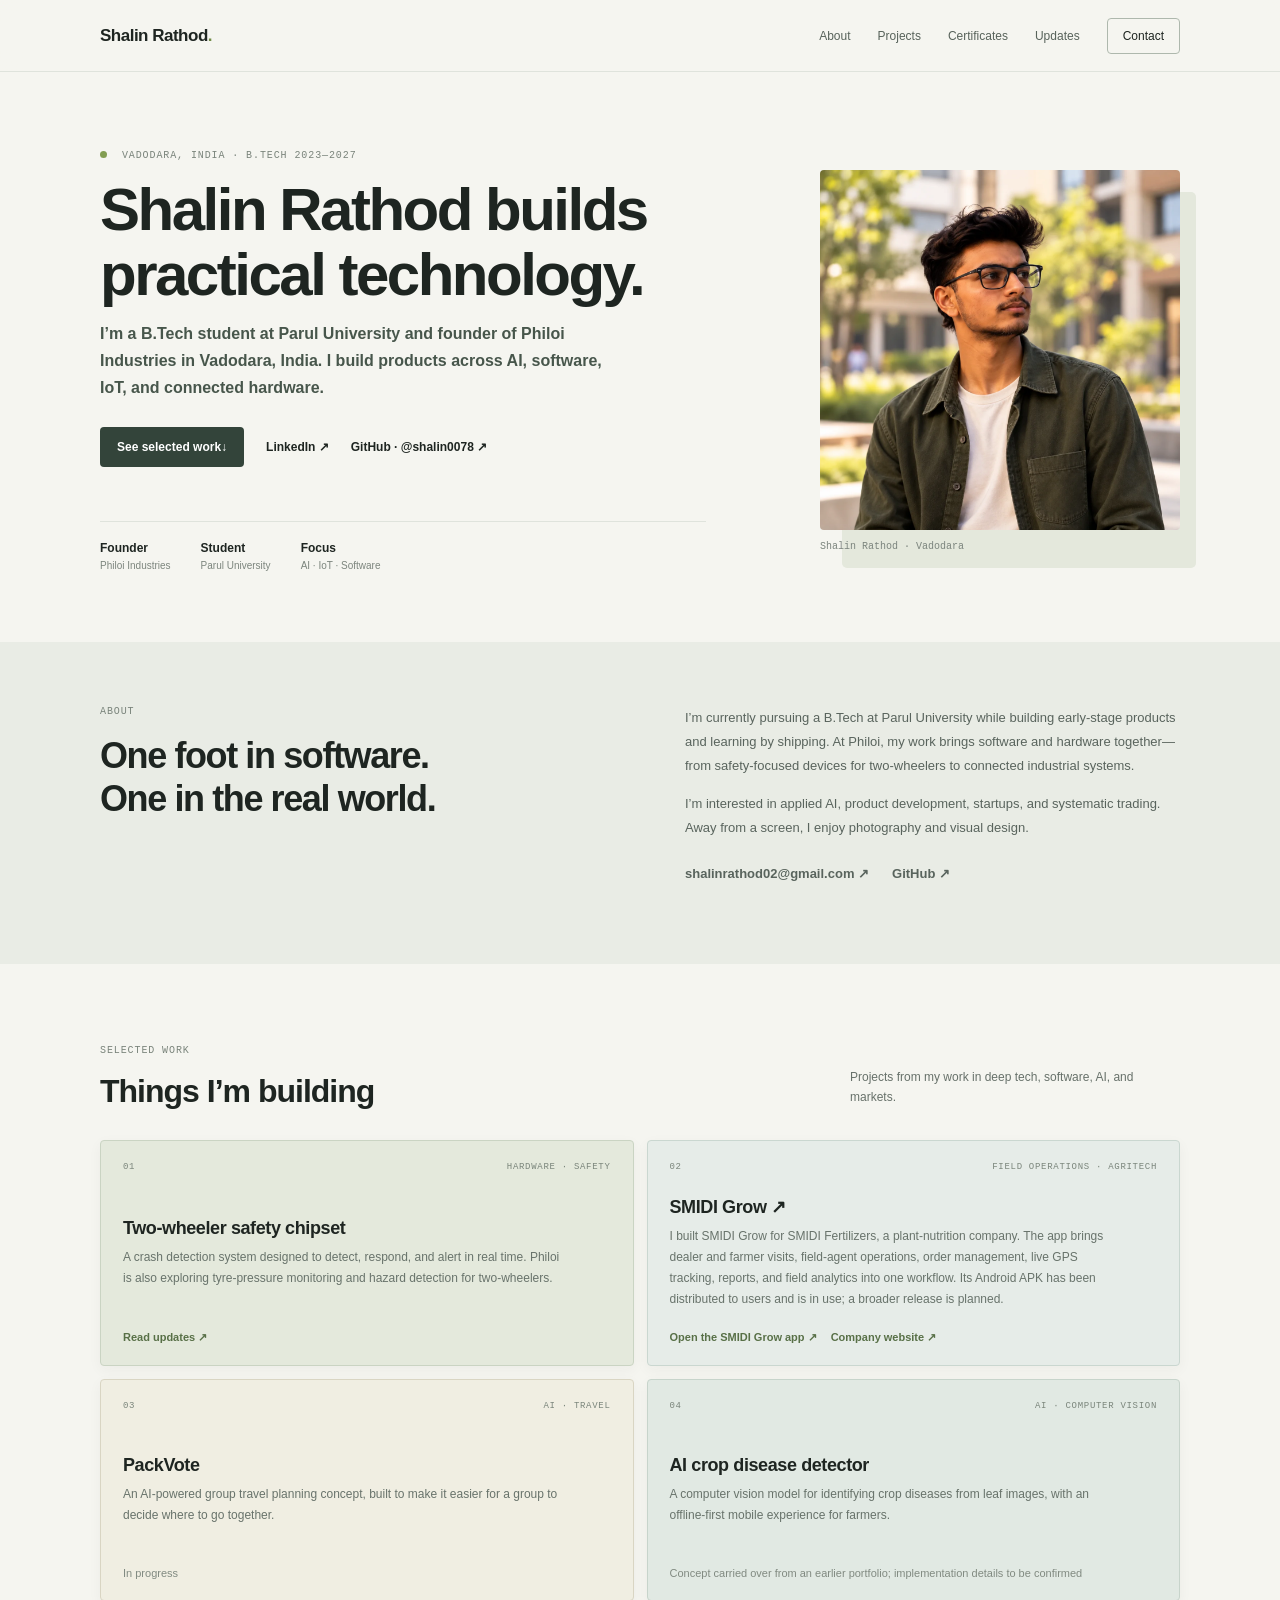
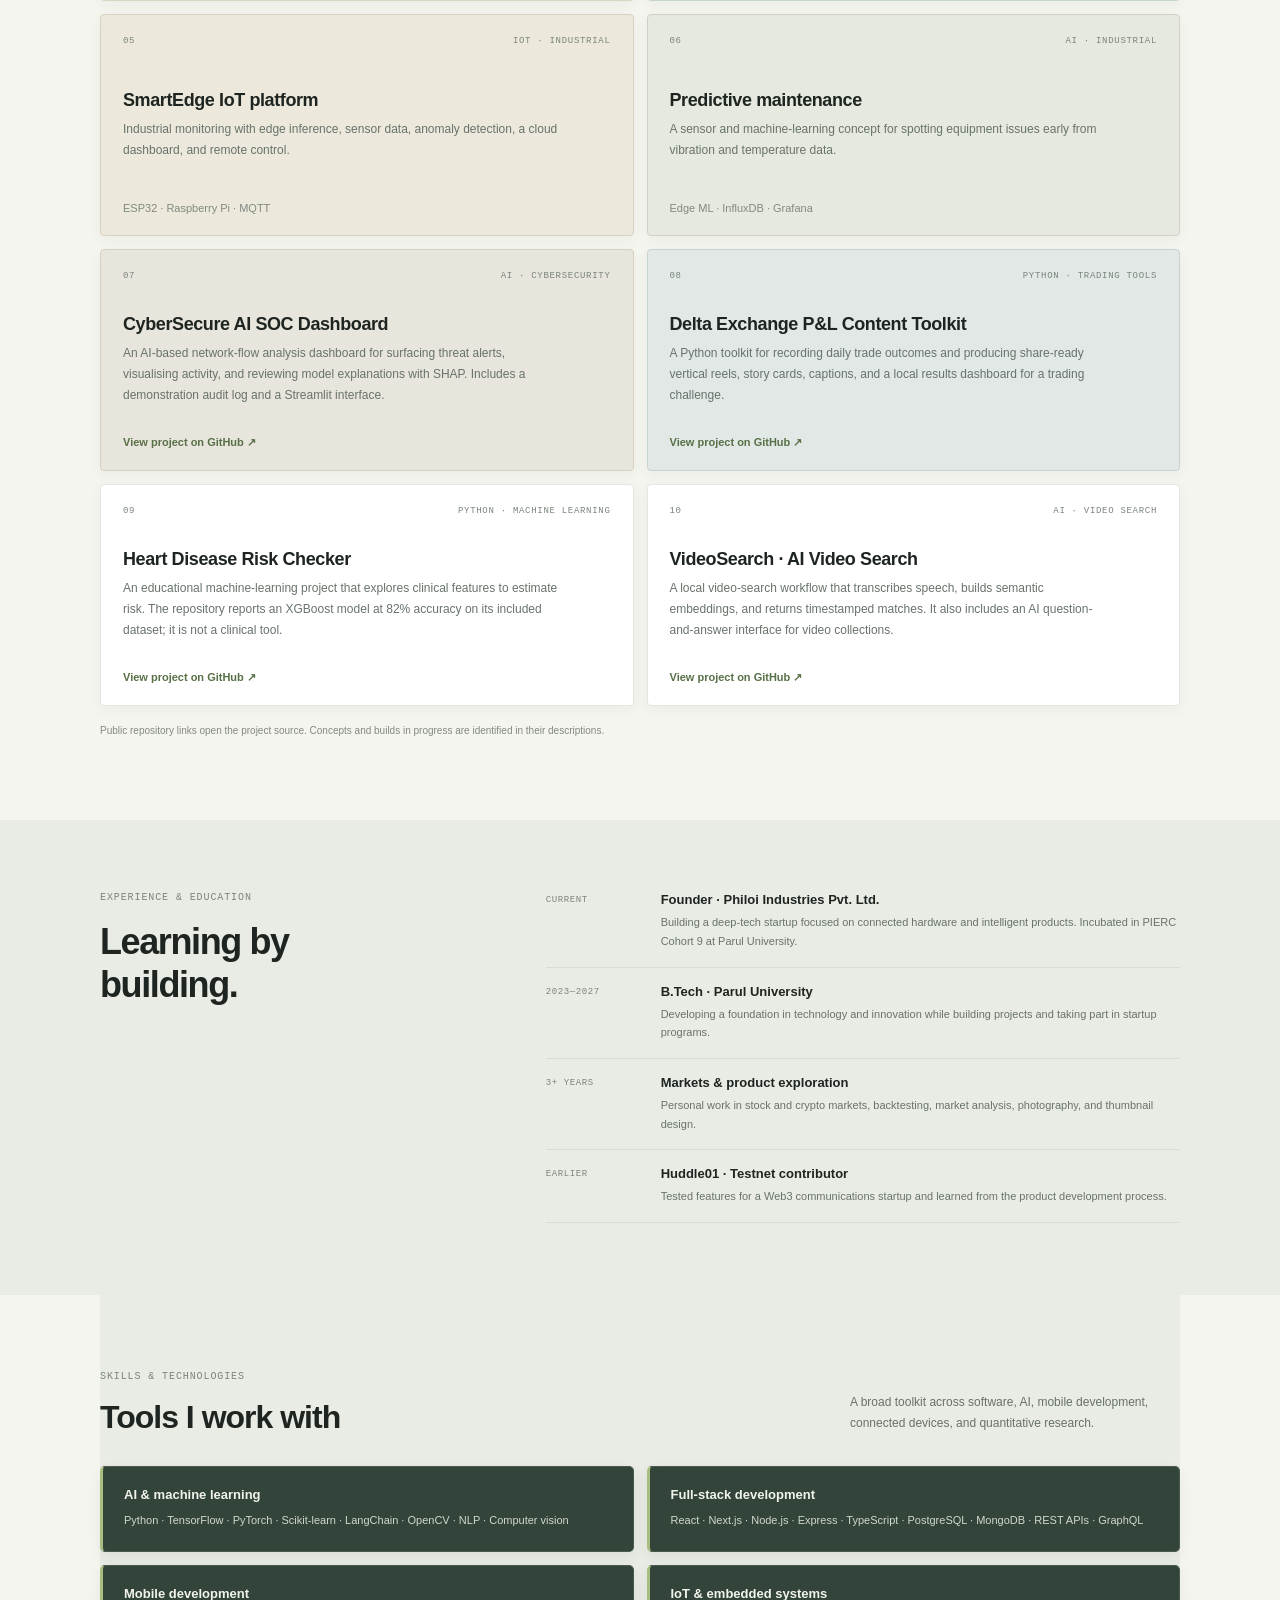
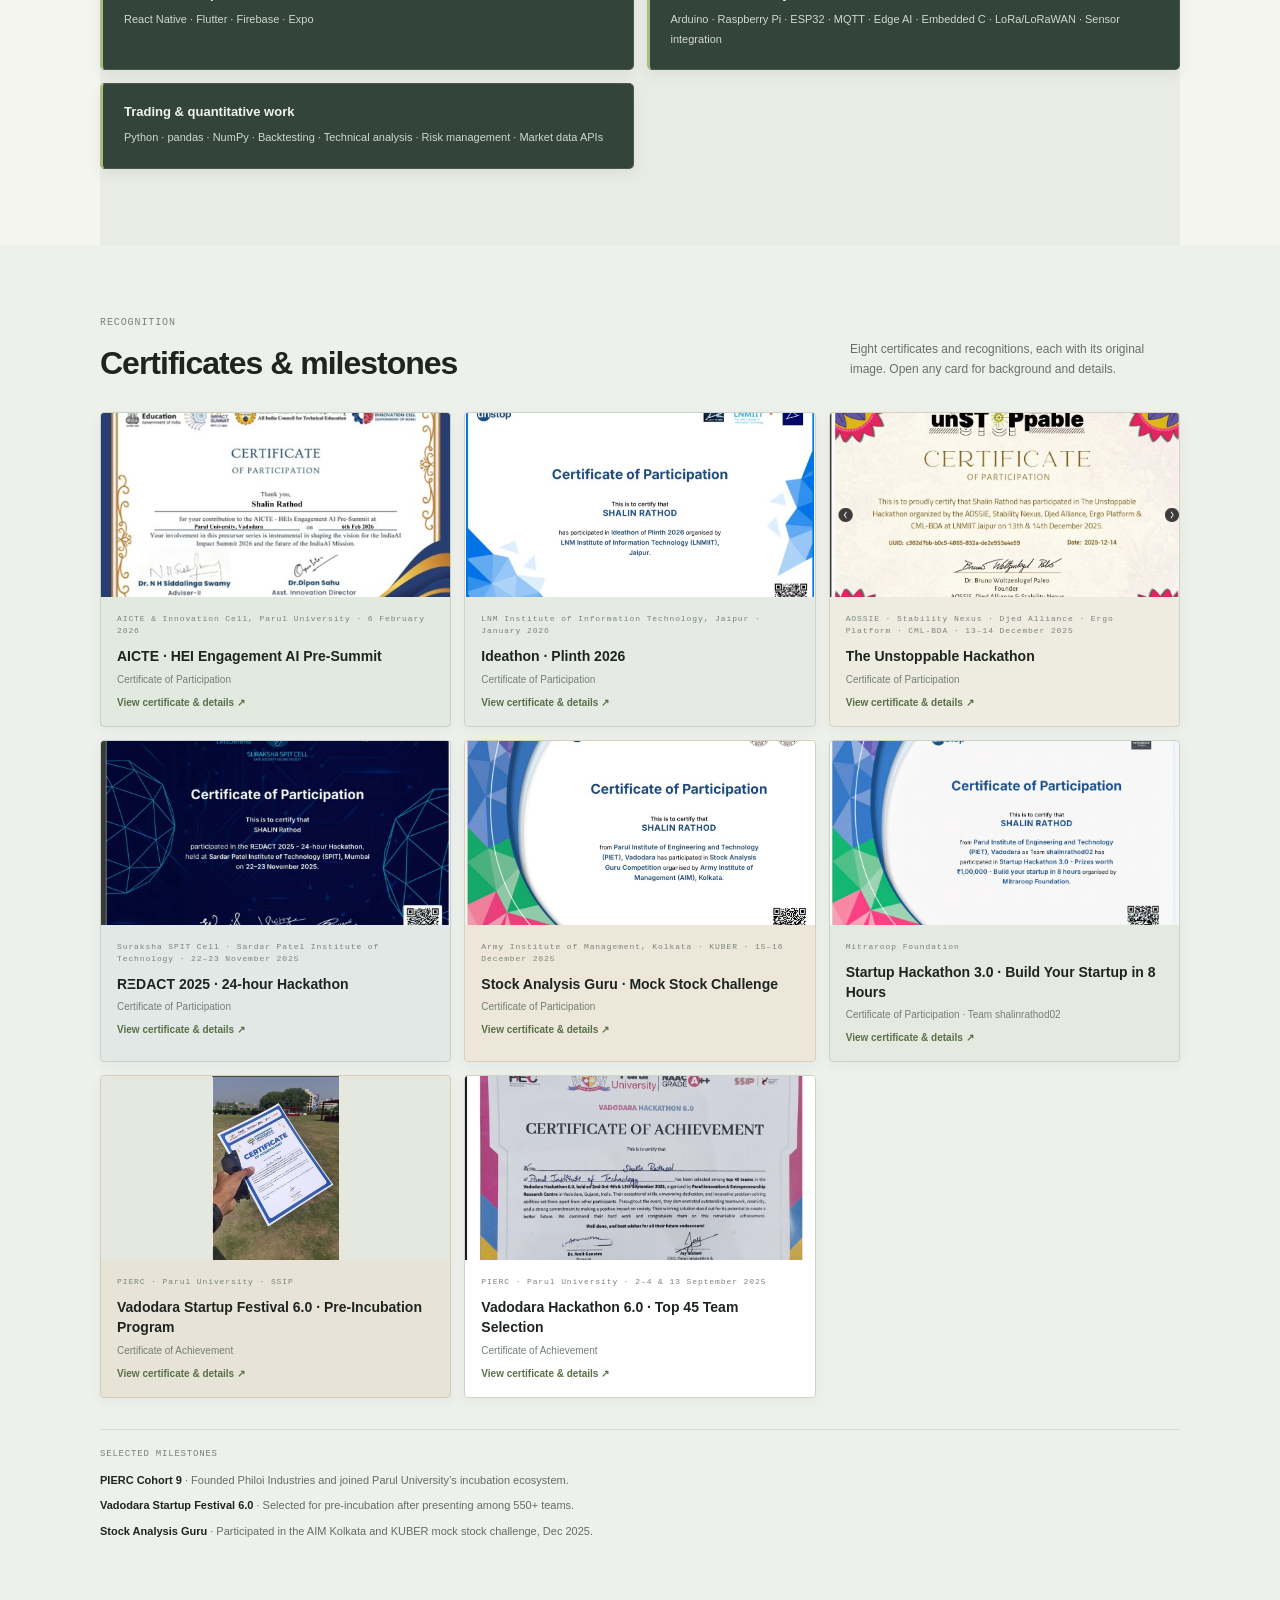
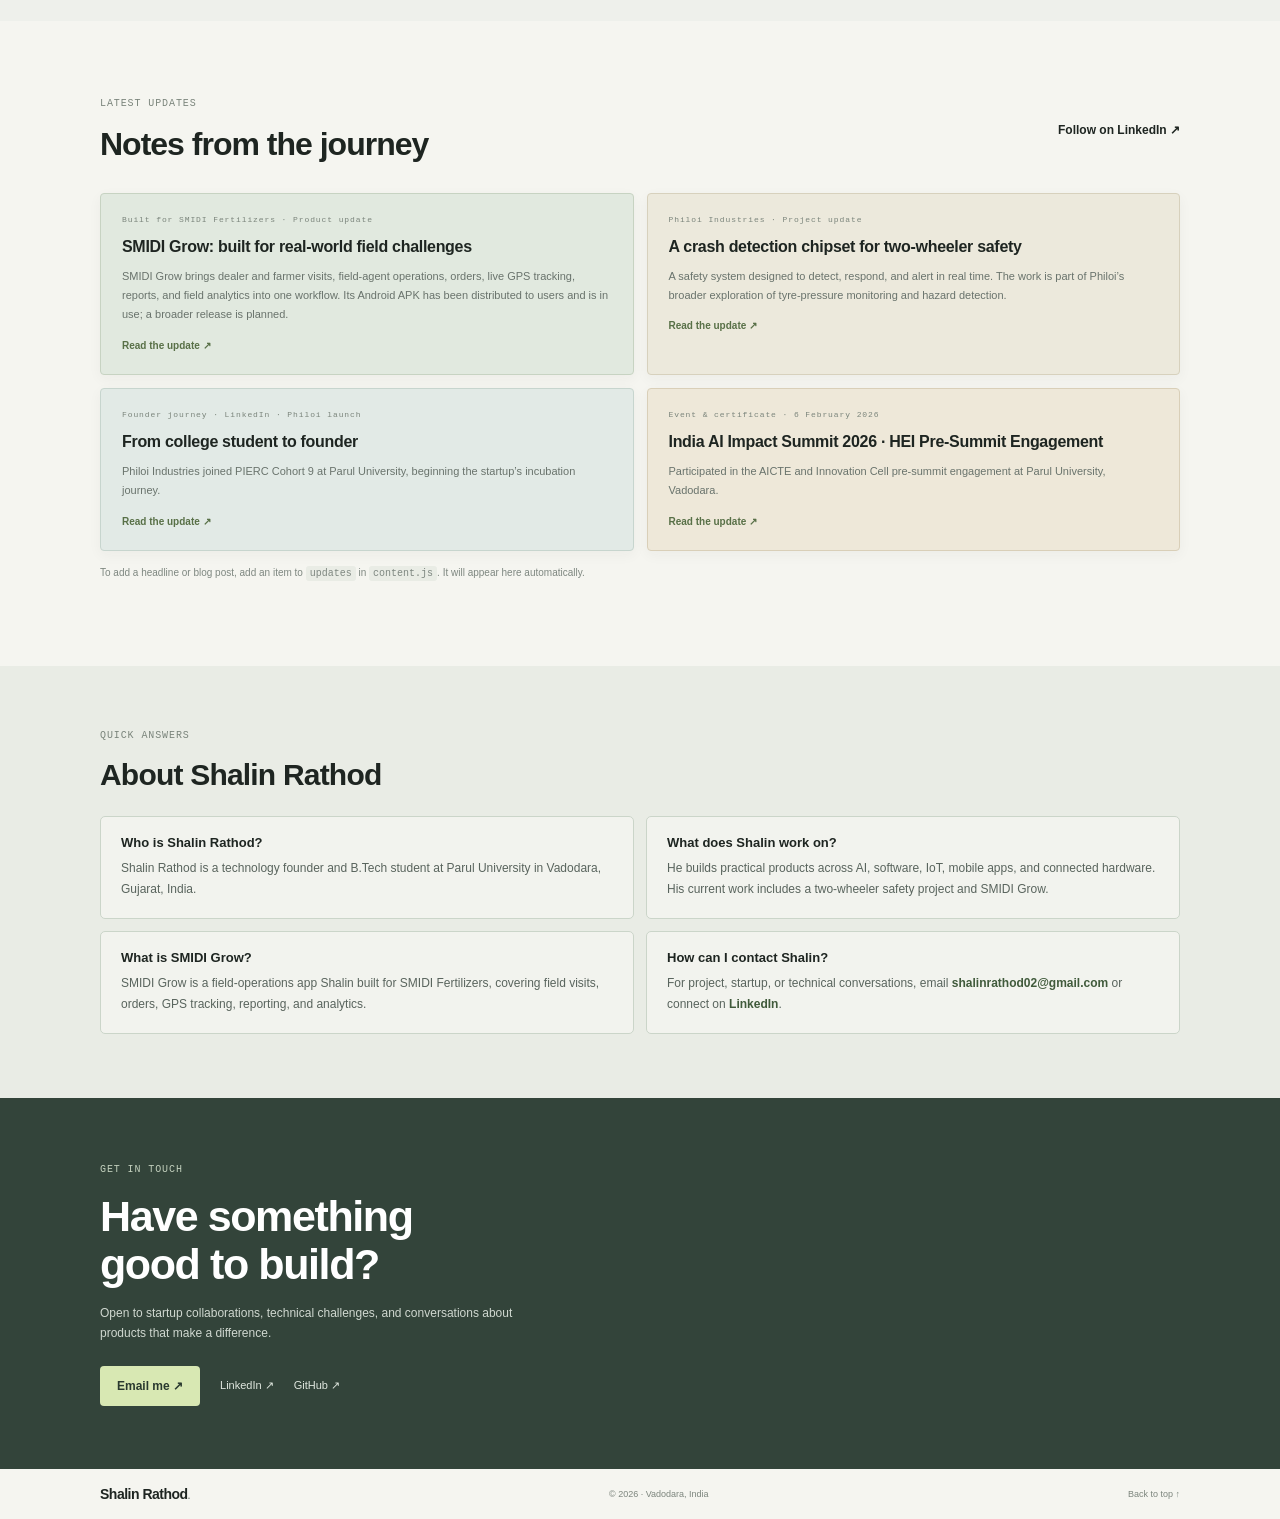
==== commit be315217: "Remove repeated name from hero intro" ====
--- a/index.html
+++ b/index.html
@@ -74,7 +74,7 @@
         <div class="hero-copy">
           <p class="eyebrow"><span class="location-dot"></span> VADODARA, INDIA · B.TECH 2023—2027</p>
           <h1>Shalin Rathod builds practical technology.</h1>
-          <p class="hero-intro">I’m Shalin Rathod, a B.Tech student at Parul University and founder of Philoi Industries in Vadodara, India. I build products across AI, software, IoT, and connected hardware.</p>
+          <p class="hero-intro">I’m a B.Tech student at Parul University and founder of Philoi Industries in Vadodara, India. I build products across AI, software, IoT, and connected hardware.</p>
           <div class="hero-actions"><a class="button button-dark" href="#work">See selected work <span>↓</span></a><a class="text-link" href="https://www.linkedin.com/in/shalin-rathod-301400305/" target="_blank" rel="noreferrer">LinkedIn ↗</a><a class="text-link" href="https://github.com/shalin0078" target="_blank" rel="noreferrer">GitHub · @shalin0078 ↗</a></div>
           <div class="hero-facts"><div><strong>Founder</strong><span>Philoi Industries</span></div><div><strong>Student</strong><span>Parul University</span></div><div><strong>Focus</strong><span>AI · IoT · Software</span></div></div>
         </div>
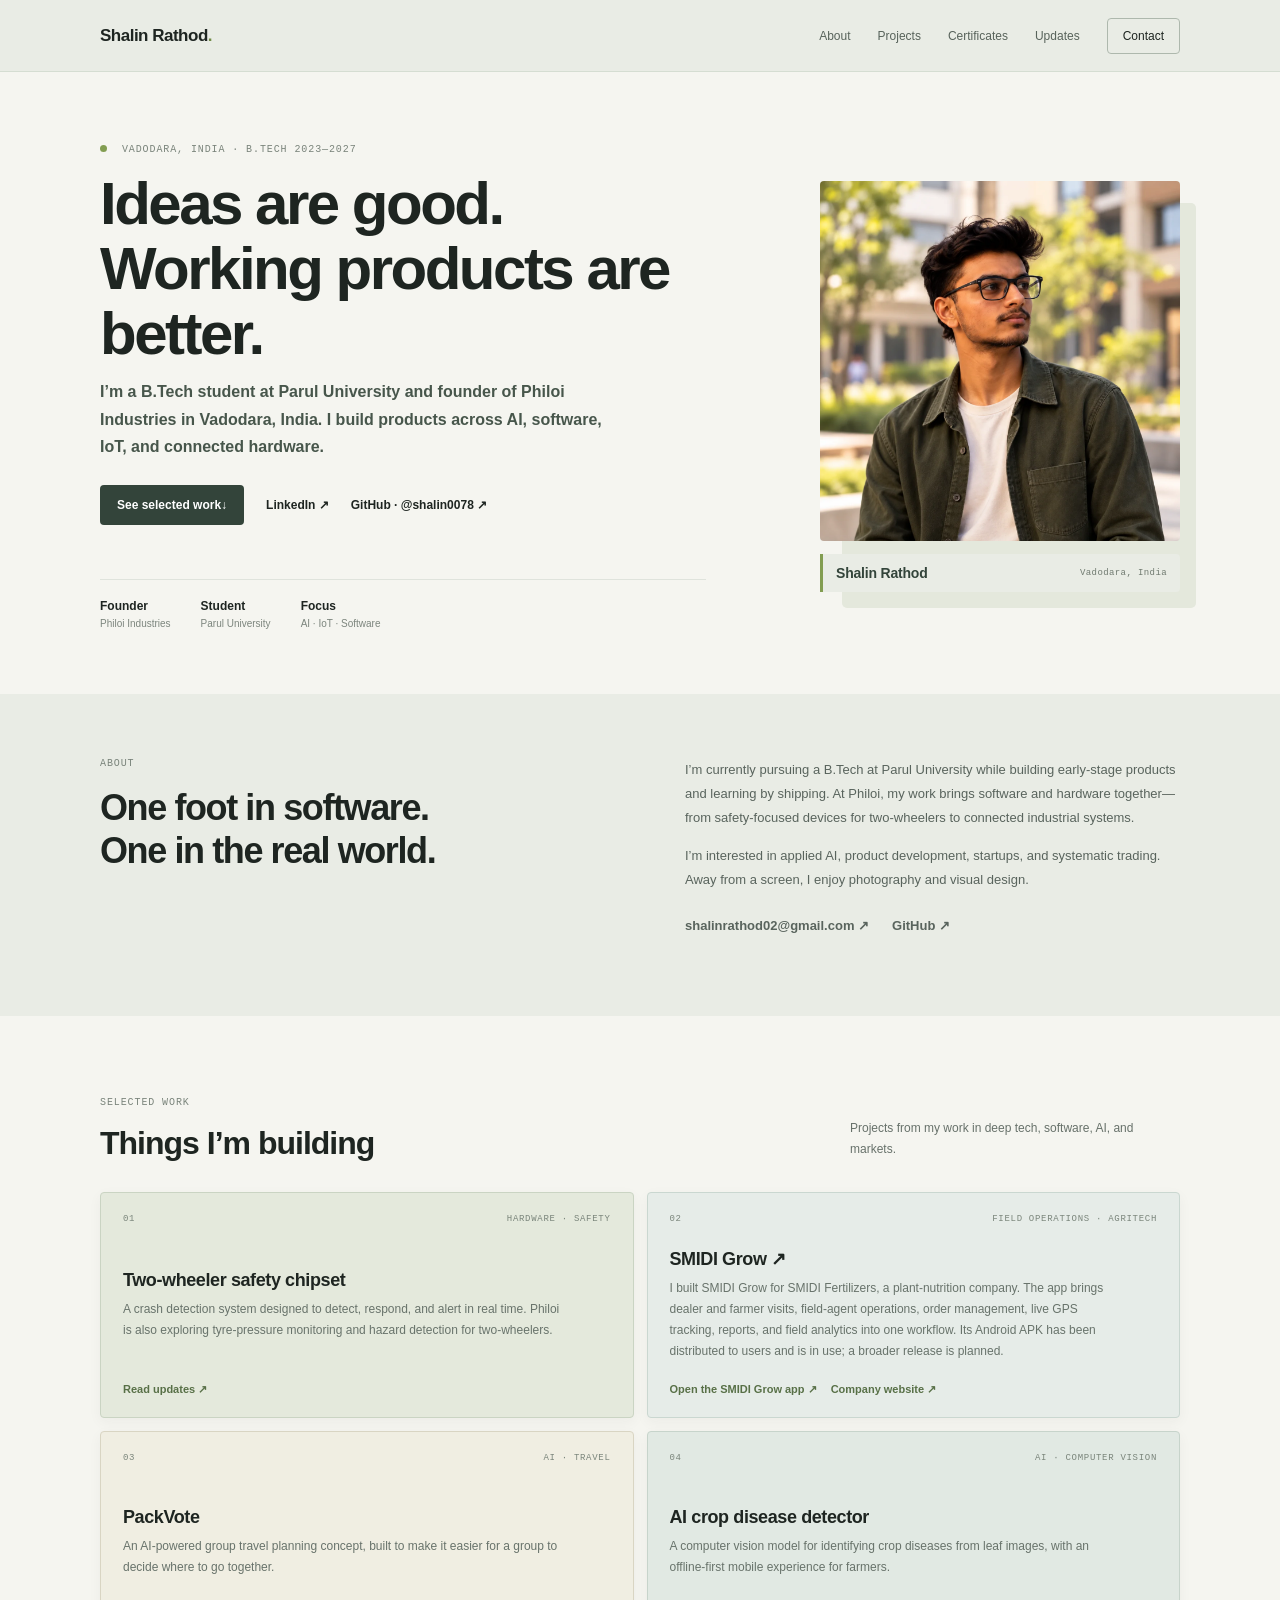
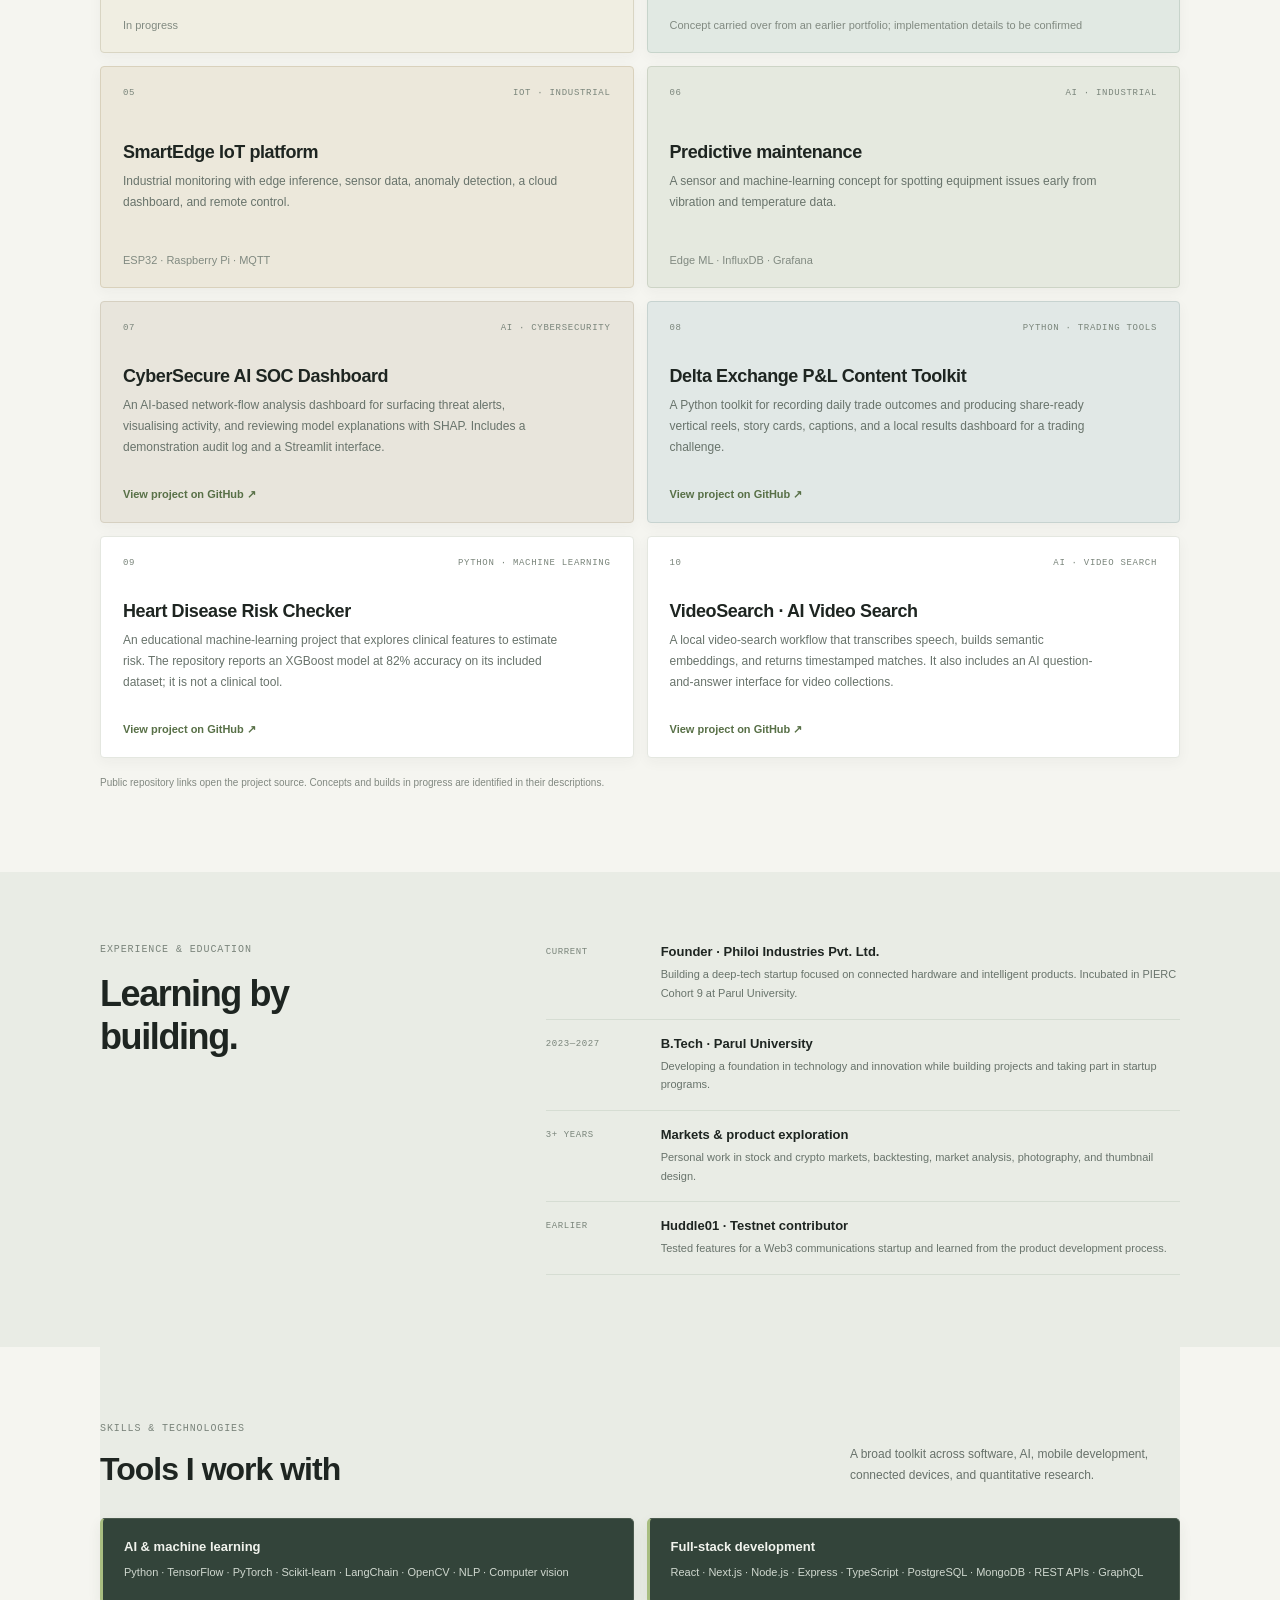
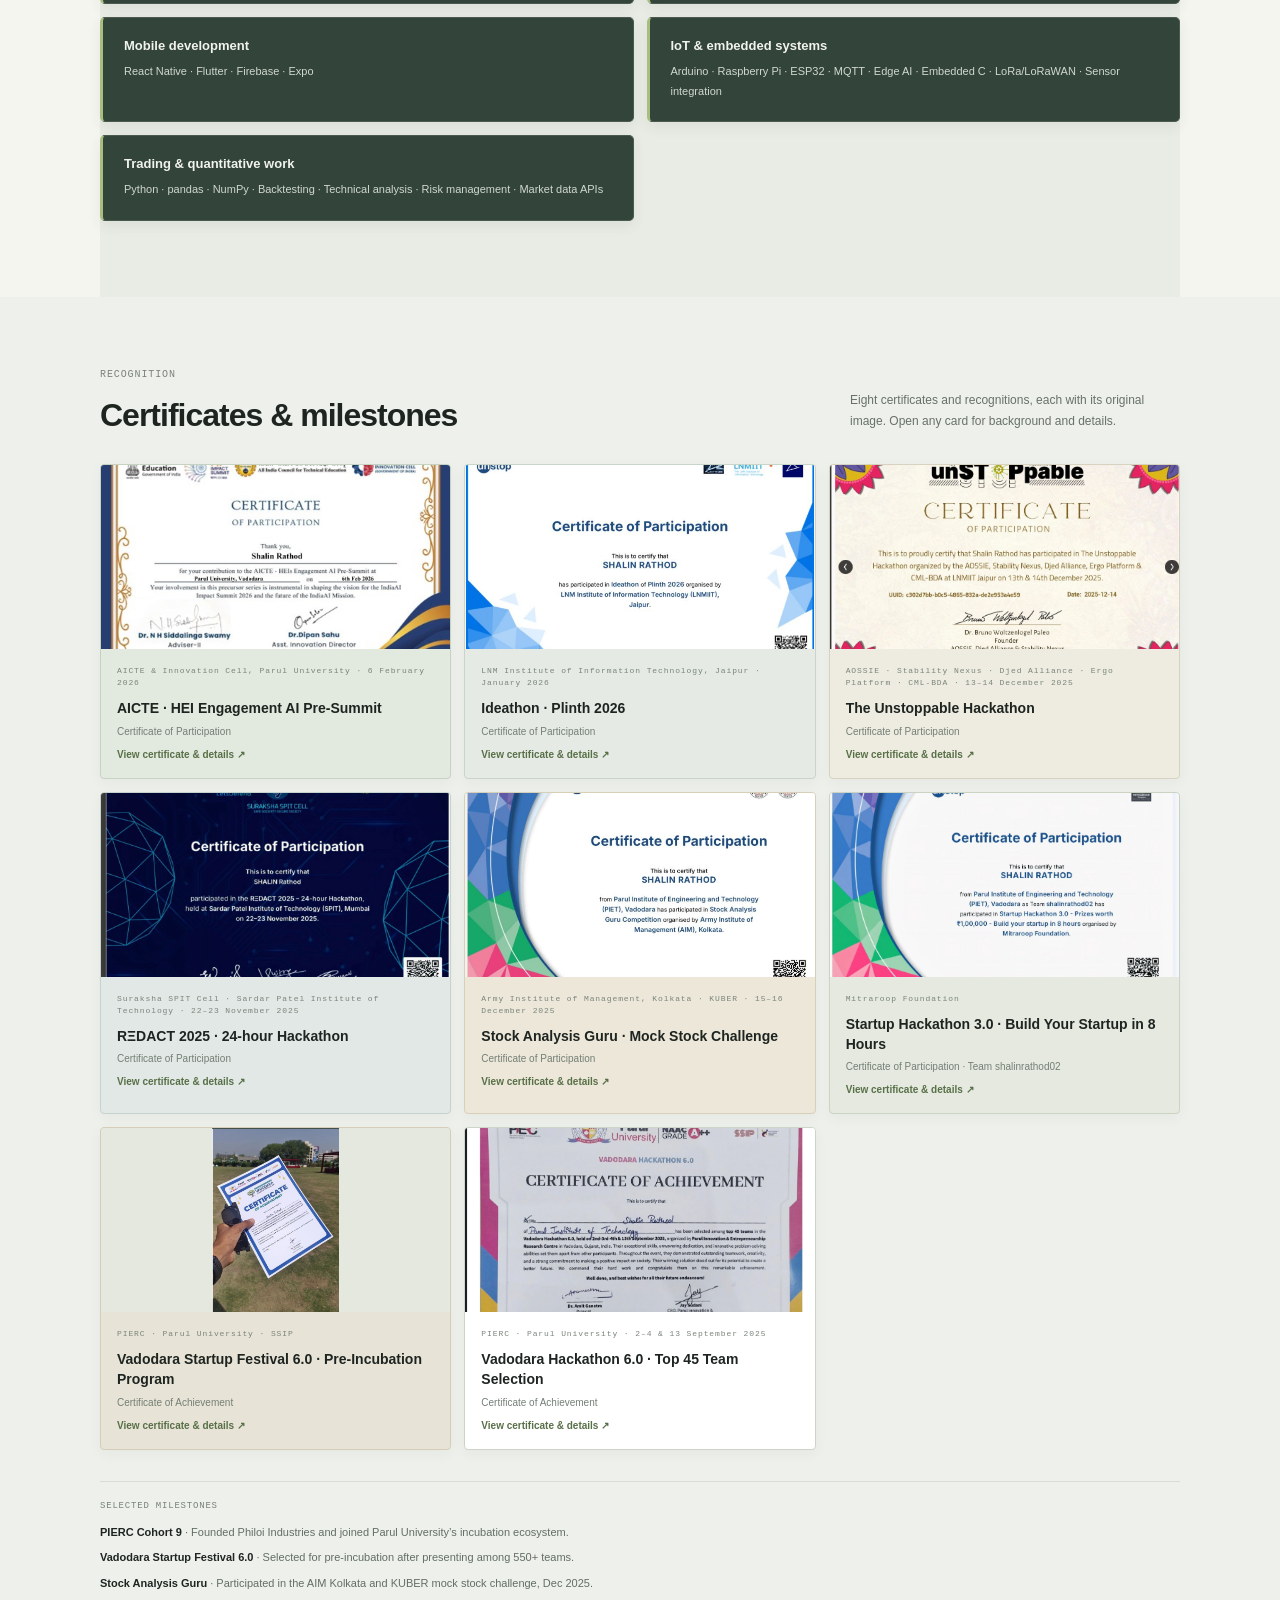
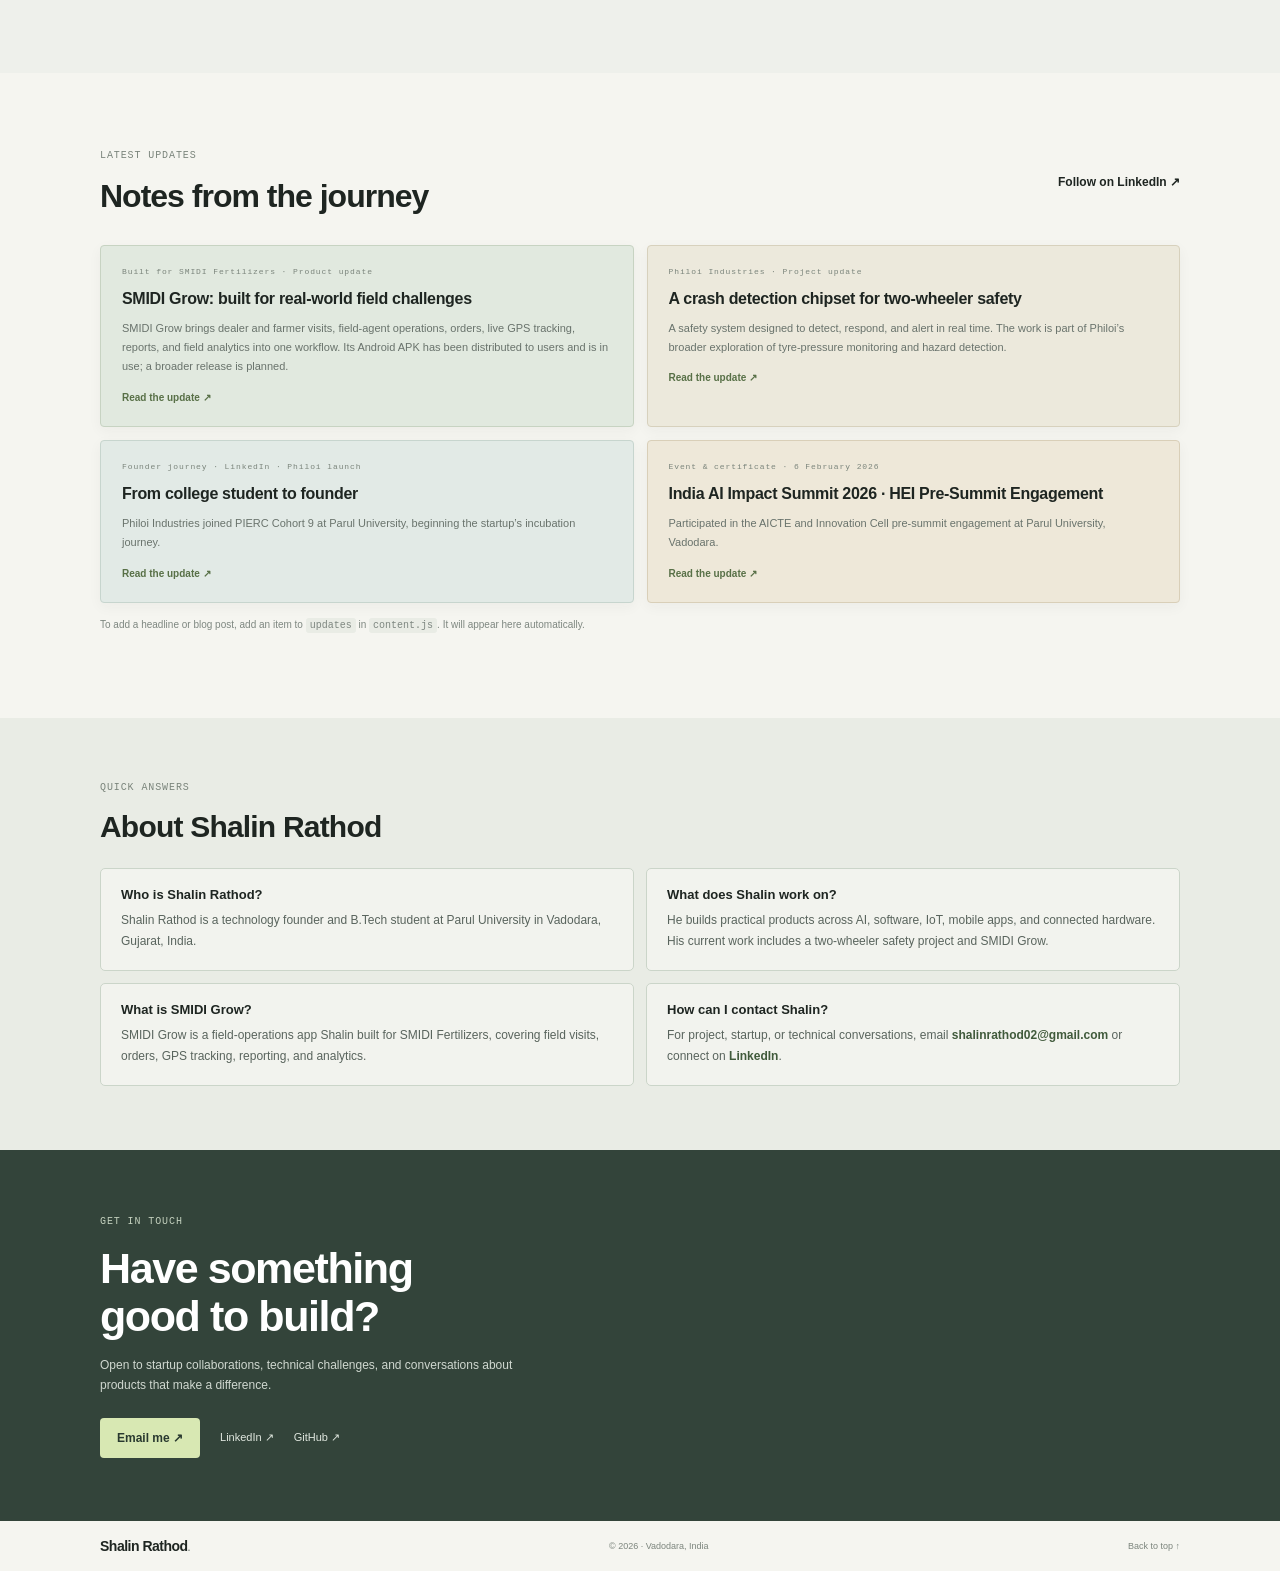
==== commit da061d52: "Update hero headline and portrait caption" ====
--- a/index.html
+++ b/index.html
@@ -73,12 +73,12 @@
       <section class="hero wrap" id="home">
         <div class="hero-copy">
           <p class="eyebrow"><span class="location-dot"></span> VADODARA, INDIA · B.TECH 2023—2027</p>
-          <h1>Shalin Rathod builds practical technology.</h1>
+          <h1>Ideas are good. Working products are better.</h1>
           <p class="hero-intro">I’m a B.Tech student at Parul University and founder of Philoi Industries in Vadodara, India. I build products across AI, software, IoT, and connected hardware.</p>
           <div class="hero-actions"><a class="button button-dark" href="#work">See selected work <span>↓</span></a><a class="text-link" href="https://www.linkedin.com/in/shalin-rathod-301400305/" target="_blank" rel="noreferrer">LinkedIn ↗</a><a class="text-link" href="https://github.com/shalin0078" target="_blank" rel="noreferrer">GitHub · @shalin0078 ↗</a></div>
           <div class="hero-facts"><div><strong>Founder</strong><span>Philoi Industries</span></div><div><strong>Student</strong><span>Parul University</span></div><div><strong>Focus</strong><span>AI · IoT · Software</span></div></div>
         </div>
-        <figure class="hero-photo"><img src="assets/shalin-rathod-portrait.webp" alt="Portrait of Shalin Rathod" width="1254" height="1254" fetchpriority="high" decoding="async" /><figcaption>Shalin Rathod · Vadodara</figcaption></figure>
+        <figure class="hero-photo"><img src="assets/shalin-rathod-portrait.webp" alt="Portrait of Shalin Rathod" width="1254" height="1254" fetchpriority="high" decoding="async" /><figcaption><strong>Shalin Rathod</strong><span>Vadodara, India</span></figcaption></figure>
       </section>
 
       <section class="about-section" id="about"><div class="wrap about-grid">
--- a/styles.css
+++ b/styles.css
@@ -1,4 +1,4 @@
-:root{--bg:#f5f5f0;--paper:#fff;--ink:#1e2521;--muted:#67716a;--line:#dfe3dc;--green:#d8e8b3;--forest:#33443a;--soft:#ebeee7;--sans:Inter,"Segoe UI",Arial,sans-serif;--mono:Consolas,"Courier New",monospace}*{box-sizing:border-box}html{scroll-behavior:smooth;scroll-padding-top:90px}body{margin:0;color:var(--ink);background:var(--bg);font-family:var(--sans);-webkit-font-smoothing:antialiased}a{color:inherit;text-decoration:none}.wrap{width:min(1080px,calc(100% - 52px));margin:0 auto}.site-header{height:72px;position:sticky;z-index:10;top:0;display:flex;align-items:center;justify-content:space-between;padding:0 max(26px,calc((100vw - 1080px)/2));border-bottom:1px solid var(--line);background:rgba(245,245,240,.94);backdrop-filter:blur(12px)}.brand{font-size:17px;font-weight:700;letter-spacing:-.5px}.brand span{color:#718b46}.site-header nav{display:flex;align-items:center;gap:27px;font-size:12px;color:#58635b}.site-header nav a:hover,.text-link:hover,.about-links a:hover{color:#68853c}.nav-contact{border:1px solid #aeb8ad;border-radius:4px;padding:10px 15px;color:var(--ink)}.menu-toggle{display:none}.hero{display:grid;grid-template-columns:1.2fr .8fr;gap:70px;align-items:center;padding-block:72px 65px;min-height:570px}.eyebrow{margin:0 0 17px;color:#7a847b;font:500 10px var(--mono);letter-spacing:.9px}.location-dot{display:inline-block;width:7px;height:7px;margin-right:8px;border-radius:50%;background:#829d51}.hero h1{margin:0;font-size:clamp(40px,5.1vw,60px);line-height:1.08;letter-spacing:-2.5px;font-weight:650}.hero h1 span{color:#667f4c}.hero-quote{max-width:520px;margin:17px 0 0;color:#667f4c;font-size:19px;font-weight:700;line-height:1.45;letter-spacing:-.4px}.hero-intro{max-width:520px;margin:12px 0 25px;color:#47564b;font-size:16px;font-weight:650;line-height:1.7}.hero-actions{display:flex;align-items:center;gap:22px}.button{display:inline-flex;align-items:center;justify-content:center;padding:13px 17px;border-radius:4px;font-size:12px;font-weight:600}.button-dark{background:var(--forest);color:#fff}.button-dark:hover{background:#26352c}.text-link{font-size:12px;font-weight:600}.hero-facts{display:flex;gap:30px;margin-top:54px;padding-top:19px;border-top:1px solid var(--line)}.hero-facts div{display:flex;flex-direction:column;gap:5px}.hero-facts strong{font-size:12px}.hero-facts span{color:#7c857d;font-size:10px}.hero-photo{position:relative;width:min(100%,360px);margin:0;justify-self:end}.hero-photo:before{content:"";position:absolute;z-index:-1;inset:22px -16px -16px 22px;background:#e4e8dc;border-radius:5px}.hero-photo img{display:block;width:100%;height:auto;aspect-ratio:1/1;object-fit:cover;object-position:center 25%;border-radius:4px}.hero-photo figcaption{margin-top:11px;color:#7b847d;font:10px var(--mono)}.about-section{background:#e9ece5;padding-block:64px}.about-grid{display:grid;grid-template-columns:1fr 1fr;gap:90px;align-items:start}.about-grid h2,.background-grid h2{margin:0;font-size:36px;line-height:1.2;letter-spacing:-1.4px}.about-copy p{margin:0 0 14px;color:#59645d;font-size:13px;line-height:1.85}.about-links{display:flex;gap:23px;margin-top:22px!important;font-weight:600}.section{padding-block:81px}.section-title{display:flex;align-items:end;justify-content:space-between;gap:35px;margin-bottom:30px}.section-title h2{margin:0;font-size:32px;letter-spacing:-1px}.section-title>p{max-width:330px;margin:0 0 3px;color:var(--muted);font-size:12px;line-height:1.7}.project-grid{display:grid;grid-template-columns:repeat(2,1fr);gap:13px}.project-card{min-height:222px;display:flex;flex-direction:column;justify-content:space-between;padding:21px 22px;background:var(--paper);border:1px solid #e4e7e0;border-radius:4px}.project-feature{background:#edf0e8}.project-top{display:flex;justify-content:space-between;color:#7a857b;font:9px var(--mono);letter-spacing:.7px}.project-card h3{margin:24px 0 8px;font-size:18px;letter-spacing:-.4px}.project-card p{max-width:440px;margin:0;color:#68736b;font-size:12px;line-height:1.75}.project-card>a,.project-note{margin-top:21px;color:#587047;font-size:11px;font-weight:600}.project-note{color:#818a81;font-weight:400}.source-note{margin:17px 0 0;color:#818880;font-size:10px;line-height:1.6}.background-section{padding-block:72px;background:#e9ece5}.background-grid{display:grid;grid-template-columns:.75fr 1.25fr;gap:65px}.timeline article{display:grid;grid-template-columns:100px 1fr;gap:15px;padding:16px 0;border-bottom:1px solid #d6ddd3}.timeline article:first-child{padding-top:0}.timeline-date{padding-top:3px;color:#7a857b;font:9px var(--mono);letter-spacing:.6px}.timeline h3{margin:0 0 6px;font-size:13px}.timeline p{margin:0;color:#68736b;font-size:11px;line-height:1.7}.skills-section{padding-block:76px;background:#e9ece5}.skill-grid{display:grid;grid-template-columns:repeat(2,1fr);gap:13px}.skill-grid article{padding:20px 21px;background:#33443a;border:1px solid #4a5a4d;border-left:3px solid #a8bd80;border-radius:5px;box-shadow:0 5px 14px #27372c12;transition:background .2s ease,transform .2s ease}.skill-grid article:hover{background:#3b4d41;transform:translateY(-2px)}.skill-grid h3{margin:0 0 9px;color:#f1f3ed;font-size:13px}.skill-grid p{margin:0;color:#d0d8cf;font-size:11px;line-height:1.8}.recognition-section{background:#eef0eb}.recognition-section .section{padding-block:72px}.certificate-grid{display:grid;grid-template-columns:repeat(3,1fr);gap:13px}.certificate-card{overflow:hidden;background:#fff;border:1px solid #e2e6df;border-radius:4px}.certificate-image-button{display:block;width:100%;height:184px;padding:0;border:0;background:#eef1e8;cursor:zoom-in;overflow:hidden}.certificate-image-button img{width:100%;height:100%;object-fit:cover;object-position:center}.certificate-image-button:hover img{transform:scale(1.025)}.certificate-image-button img{transition:transform .2s ease}.certificate-art{height:184px;display:flex;flex-direction:column;align-items:center;justify-content:center;gap:12px;background:linear-gradient(150deg,#f0f2e9,#e2e8dc);border-bottom:1px solid #dfe5d9;color:#75816a}.certificate-art span,.certificate-art small{font:9px var(--mono);letter-spacing:1px}.certificate-art strong{padding:17px 25px;border:1px solid #b8c4ad;font:600 13px var(--sans);letter-spacing:1.6px}.certificate-copy{padding:16px}.certificate-copy .eyebrow{margin-bottom:9px;font-size:8px;line-height:1.5}.certificate-copy h3{margin:0;font-size:14px;line-height:1.45}.certificate-kind{margin:7px 0 0;color:#747f76;font-size:10px}.credential-id{margin:9px 0 0;color:#747f76;font:8px var(--mono);overflow-wrap:anywhere}.certificate-link{display:inline-block;margin-top:12px;color:#587047;font-size:10px;font-weight:600}.milestone-row{margin-top:31px;padding-top:19px;border-top:1px solid #d7ddd4}.milestone-row>span{display:block;margin-bottom:13px;color:#778178;font:9px var(--mono);letter-spacing:.8px}.milestone-row p{margin:8px 0;color:#626e65;font-size:11px;line-height:1.6}.milestone-row b{color:var(--ink)}.updates-section{padding-block:77px}.updates-section .section-title{align-items:center}.updates-list{display:grid;grid-template-columns:repeat(2,1fr);gap:13px}.update-card{padding:21px;background:#fff;border:1px solid #e4e7e0;border-radius:4px}.update-card .eyebrow{margin-bottom:12px;font-size:8px}.update-card h3{margin:0 0 9px;font-size:16px;line-height:1.4;letter-spacing:-.3px}.update-summary{margin:0;color:#69736c;font-size:11px;line-height:1.75}.update-link{display:inline-block;margin-top:15px;color:#587047;font-size:10px;font-weight:600}.edit-hint{margin-top:16px;color:#7e8780;font-size:10px}.edit-hint code{padding:2px 4px;border-radius:3px;background:#e9ece5;font:10px var(--mono)}.contact-section{background:var(--forest);color:#fff}.contact-inner{padding-block:66px 63px}.contact-inner .eyebrow{color:#c3d0bd}.contact-inner h2{margin:0;font-size:43px;line-height:1.12;letter-spacing:-1.4px}.contact-inner>p:not(.eyebrow){max-width:460px;margin:15px 0 22px;color:#d0d8d0;font-size:12px;line-height:1.7}.contact-actions{display:flex;align-items:center;gap:20px}.button-light{background:var(--green);color:#29392f}.contact-social{color:#e0e7df;font-size:11px}.site-footer{display:flex;justify-content:space-between;align-items:center;padding-block:17px}.site-footer .brand{font-size:14px}.site-footer span,.site-footer>a:last-child{color:#7c857d;font-size:9px}.certificate-dialog{max-width:min(95vw,900px);max-height:95vh;padding:45px 13px 13px;border:0;border-radius:5px;background:#fff;box-shadow:0 20px 80px #0004}.certificate-dialog::backdrop{background:#151b18cc}.certificate-dialog img{display:block;max-width:100%;max-height:78vh;object-fit:contain}.dialog-close{position:absolute;top:12px;right:13px;border:0;background:transparent;color:#3f4941;font:12px var(--sans);cursor:pointer}
+:root{--bg:#f5f5f0;--paper:#fff;--ink:#1e2521;--muted:#67716a;--line:#dfe3dc;--green:#d8e8b3;--forest:#33443a;--soft:#ebeee7;--sans:Inter,"Segoe UI",Arial,sans-serif;--mono:Consolas,"Courier New",monospace}*{box-sizing:border-box}html{scroll-behavior:smooth;scroll-padding-top:90px}body{margin:0;color:var(--ink);background:var(--bg);font-family:var(--sans);-webkit-font-smoothing:antialiased}a{color:inherit;text-decoration:none}.wrap{width:min(1080px,calc(100% - 52px));margin:0 auto}.site-header{height:72px;position:sticky;z-index:10;top:0;display:flex;align-items:center;justify-content:space-between;padding:0 max(26px,calc((100vw - 1080px)/2));border-bottom:1px solid #d5ddd2;background:rgba(233,236,229,.97);backdrop-filter:blur(12px)}.brand{font-size:17px;font-weight:700;letter-spacing:-.5px}.brand span{color:#718b46}.site-header nav{display:flex;align-items:center;gap:27px;font-size:12px;color:#58635b}.site-header nav a:hover,.text-link:hover,.about-links a:hover{color:#68853c}.nav-contact{border:1px solid #aeb8ad;border-radius:4px;padding:10px 15px;color:var(--ink)}.menu-toggle{display:none}.hero{display:grid;grid-template-columns:1.2fr .8fr;gap:70px;align-items:center;padding-block:72px 65px;min-height:570px}.eyebrow{margin:0 0 17px;color:#7a847b;font:500 10px var(--mono);letter-spacing:.9px}.location-dot{display:inline-block;width:7px;height:7px;margin-right:8px;border-radius:50%;background:#829d51}.hero h1{margin:0;font-size:clamp(40px,5.1vw,60px);line-height:1.08;letter-spacing:-2.5px;font-weight:650}.hero h1 span{color:#667f4c}.hero-quote{max-width:520px;margin:17px 0 0;color:#667f4c;font-size:19px;font-weight:700;line-height:1.45;letter-spacing:-.4px}.hero-intro{max-width:520px;margin:12px 0 25px;color:#47564b;font-size:16px;font-weight:650;line-height:1.7}.hero-actions{display:flex;align-items:center;gap:22px}.button{display:inline-flex;align-items:center;justify-content:center;padding:13px 17px;border-radius:4px;font-size:12px;font-weight:600}.button-dark{background:var(--forest);color:#fff}.button-dark:hover{background:#26352c}.text-link{font-size:12px;font-weight:600}.hero-facts{display:flex;gap:30px;margin-top:54px;padding-top:19px;border-top:1px solid var(--line)}.hero-facts div{display:flex;flex-direction:column;gap:5px}.hero-facts strong{font-size:12px}.hero-facts span{color:#7c857d;font-size:10px}.hero-photo{position:relative;width:min(100%,360px);margin:0;justify-self:end}.hero-photo:before{content:"";position:absolute;z-index:-1;inset:22px -16px -16px 22px;background:#e4e8dc;border-radius:5px}.hero-photo img{display:block;width:100%;height:auto;aspect-ratio:1/1;object-fit:cover;object-position:center 25%;border-radius:4px}.hero-photo figcaption{display:flex;align-items:center;justify-content:space-between;gap:12px;margin-top:13px;padding:11px 13px;border-left:3px solid #829d51;border-radius:0 4px 4px 0;background:#e9ece5}.hero-photo figcaption strong{color:#33443a;font-size:14px;font-weight:700;letter-spacing:-.2px}.hero-photo figcaption span{color:#707a70;font:9px var(--mono);letter-spacing:.4px}.about-section{background:#e9ece5;padding-block:64px}.about-grid{display:grid;grid-template-columns:1fr 1fr;gap:90px;align-items:start}.about-grid h2,.background-grid h2{margin:0;font-size:36px;line-height:1.2;letter-spacing:-1.4px}.about-copy p{margin:0 0 14px;color:#59645d;font-size:13px;line-height:1.85}.about-links{display:flex;gap:23px;margin-top:22px!important;font-weight:600}.section{padding-block:81px}.section-title{display:flex;align-items:end;justify-content:space-between;gap:35px;margin-bottom:30px}.section-title h2{margin:0;font-size:32px;letter-spacing:-1px}.section-title>p{max-width:330px;margin:0 0 3px;color:var(--muted);font-size:12px;line-height:1.7}.project-grid{display:grid;grid-template-columns:repeat(2,1fr);gap:13px}.project-card{min-height:222px;display:flex;flex-direction:column;justify-content:space-between;padding:21px 22px;background:var(--paper);border:1px solid #e4e7e0;border-radius:4px}.project-feature{background:#edf0e8}.project-top{display:flex;justify-content:space-between;color:#7a857b;font:9px var(--mono);letter-spacing:.7px}.project-card h3{margin:24px 0 8px;font-size:18px;letter-spacing:-.4px}.project-card p{max-width:440px;margin:0;color:#68736b;font-size:12px;line-height:1.75}.project-card>a,.project-note{margin-top:21px;color:#587047;font-size:11px;font-weight:600}.project-note{color:#818a81;font-weight:400}.source-note{margin:17px 0 0;color:#818880;font-size:10px;line-height:1.6}.background-section{padding-block:72px;background:#e9ece5}.background-grid{display:grid;grid-template-columns:.75fr 1.25fr;gap:65px}.timeline article{display:grid;grid-template-columns:100px 1fr;gap:15px;padding:16px 0;border-bottom:1px solid #d6ddd3}.timeline article:first-child{padding-top:0}.timeline-date{padding-top:3px;color:#7a857b;font:9px var(--mono);letter-spacing:.6px}.timeline h3{margin:0 0 6px;font-size:13px}.timeline p{margin:0;color:#68736b;font-size:11px;line-height:1.7}.skills-section{padding-block:76px;background:#e9ece5}.skill-grid{display:grid;grid-template-columns:repeat(2,1fr);gap:13px}.skill-grid article{padding:20px 21px;background:#33443a;border:1px solid #4a5a4d;border-left:3px solid #a8bd80;border-radius:5px;box-shadow:0 5px 14px #27372c12;transition:background .2s ease,transform .2s ease}.skill-grid article:hover{background:#3b4d41;transform:translateY(-2px)}.skill-grid h3{margin:0 0 9px;color:#f1f3ed;font-size:13px}.skill-grid p{margin:0;color:#d0d8cf;font-size:11px;line-height:1.8}.recognition-section{background:#eef0eb}.recognition-section .section{padding-block:72px}.certificate-grid{display:grid;grid-template-columns:repeat(3,1fr);gap:13px}.certificate-card{overflow:hidden;background:#fff;border:1px solid #e2e6df;border-radius:4px}.certificate-image-button{display:block;width:100%;height:184px;padding:0;border:0;background:#eef1e8;cursor:zoom-in;overflow:hidden}.certificate-image-button img{width:100%;height:100%;object-fit:cover;object-position:center}.certificate-image-button:hover img{transform:scale(1.025)}.certificate-image-button img{transition:transform .2s ease}.certificate-art{height:184px;display:flex;flex-direction:column;align-items:center;justify-content:center;gap:12px;background:linear-gradient(150deg,#f0f2e9,#e2e8dc);border-bottom:1px solid #dfe5d9;color:#75816a}.certificate-art span,.certificate-art small{font:9px var(--mono);letter-spacing:1px}.certificate-art strong{padding:17px 25px;border:1px solid #b8c4ad;font:600 13px var(--sans);letter-spacing:1.6px}.certificate-copy{padding:16px}.certificate-copy .eyebrow{margin-bottom:9px;font-size:8px;line-height:1.5}.certificate-copy h3{margin:0;font-size:14px;line-height:1.45}.certificate-kind{margin:7px 0 0;color:#747f76;font-size:10px}.credential-id{margin:9px 0 0;color:#747f76;font:8px var(--mono);overflow-wrap:anywhere}.certificate-link{display:inline-block;margin-top:12px;color:#587047;font-size:10px;font-weight:600}.milestone-row{margin-top:31px;padding-top:19px;border-top:1px solid #d7ddd4}.milestone-row>span{display:block;margin-bottom:13px;color:#778178;font:9px var(--mono);letter-spacing:.8px}.milestone-row p{margin:8px 0;color:#626e65;font-size:11px;line-height:1.6}.milestone-row b{color:var(--ink)}.updates-section{padding-block:77px}.updates-section .section-title{align-items:center}.updates-list{display:grid;grid-template-columns:repeat(2,1fr);gap:13px}.update-card{padding:21px;background:#fff;border:1px solid #e4e7e0;border-radius:4px}.update-card .eyebrow{margin-bottom:12px;font-size:8px}.update-card h3{margin:0 0 9px;font-size:16px;line-height:1.4;letter-spacing:-.3px}.update-summary{margin:0;color:#69736c;font-size:11px;line-height:1.75}.update-link{display:inline-block;margin-top:15px;color:#587047;font-size:10px;font-weight:600}.edit-hint{margin-top:16px;color:#7e8780;font-size:10px}.edit-hint code{padding:2px 4px;border-radius:3px;background:#e9ece5;font:10px var(--mono)}.contact-section{background:var(--forest);color:#fff}.contact-inner{padding-block:66px 63px}.contact-inner .eyebrow{color:#c3d0bd}.contact-inner h2{margin:0;font-size:43px;line-height:1.12;letter-spacing:-1.4px}.contact-inner>p:not(.eyebrow){max-width:460px;margin:15px 0 22px;color:#d0d8d0;font-size:12px;line-height:1.7}.contact-actions{display:flex;align-items:center;gap:20px}.button-light{background:var(--green);color:#29392f}.contact-social{color:#e0e7df;font-size:11px}.site-footer{display:flex;justify-content:space-between;align-items:center;padding-block:17px}.site-footer .brand{font-size:14px}.site-footer span,.site-footer>a:last-child{color:#7c857d;font-size:9px}.certificate-dialog{max-width:min(95vw,900px);max-height:95vh;padding:45px 13px 13px;border:0;border-radius:5px;background:#fff;box-shadow:0 20px 80px #0004}.certificate-dialog::backdrop{background:#151b18cc}.certificate-dialog img{display:block;max-width:100%;max-height:78vh;object-fit:contain}.dialog-close{position:absolute;top:12px;right:13px;border:0;background:transparent;color:#3f4941;font:12px var(--sans);cursor:pointer}
 @media(max-width:760px){.wrap{width:min(100% - 38px,560px)}.site-header{height:64px;padding-inline:19px}.menu-toggle{display:block;padding:8px 11px;border:1px solid var(--line);border-radius:4px;background:transparent;color:var(--ink);font:11px var(--sans)}.site-header nav{display:none;position:absolute;top:63px;left:0;right:0;padding:19px;background:var(--bg);border-bottom:1px solid var(--line);flex-direction:column;align-items:stretch;gap:17px}.site-header nav.is-open{display:flex}.nav-contact{align-self:flex-start}.hero{grid-template-columns:1fr;gap:32px;padding-block:49px 48px}.hero h1{font-size:clamp(39px,9vw,54px)}.hero-photo{justify-self:start;width:min(78%,330px)}.hero-facts{gap:16px;justify-content:space-between;margin-top:38px}.hero-facts span{font-size:9px}.about-section{padding-block:49px}.about-grid,.background-grid{grid-template-columns:1fr;gap:25px}.about-grid h2,.background-grid h2{font-size:31px}.section{padding-block:61px}.section-title{align-items:start;flex-direction:column;gap:11px;margin-bottom:23px}.section-title h2{font-size:27px}.project-grid,.skill-grid,.updates-list{grid-template-columns:1fr}.project-card{min-height:193px;padding:19px}.background-section{padding-block:57px}.timeline article{grid-template-columns:82px 1fr;gap:12px}.recognition-section .section{padding-block:58px}.certificate-grid{grid-template-columns:1fr 1fr;gap:10px}.certificate-image-button,.certificate-art{height:135px}.certificate-copy{padding:12px}.certificate-copy h3{font-size:12px}.certificate-copy .eyebrow{font-size:7px}.milestone-row{margin-top:24px}.updates-section{padding-block:58px}.updates-section .section-title{align-items:start}.edit-hint{font-size:9px}.contact-inner{padding-block:53px}.contact-inner h2{font-size:36px}.site-footer{gap:10px;flex-wrap:wrap}.site-footer span{order:3;width:100%;text-align:center;padding-top:5px}}@media(max-width:390px){.hero-actions{align-items:flex-start;flex-direction:column;gap:14px}.hero-facts{gap:9px}.hero-facts strong{font-size:11px}.hero-facts span{font-size:8px}.certificate-grid{grid-template-columns:1fr}.certificate-image-button,.certificate-art{height:170px}}
 .project-links{display:flex;flex-wrap:wrap;gap:14px;margin-top:21px}.project-links a{color:#587047;font-size:11px;font-weight:600}.project-links a:hover{color:#33443a}
 /* Theme-matched card palette */
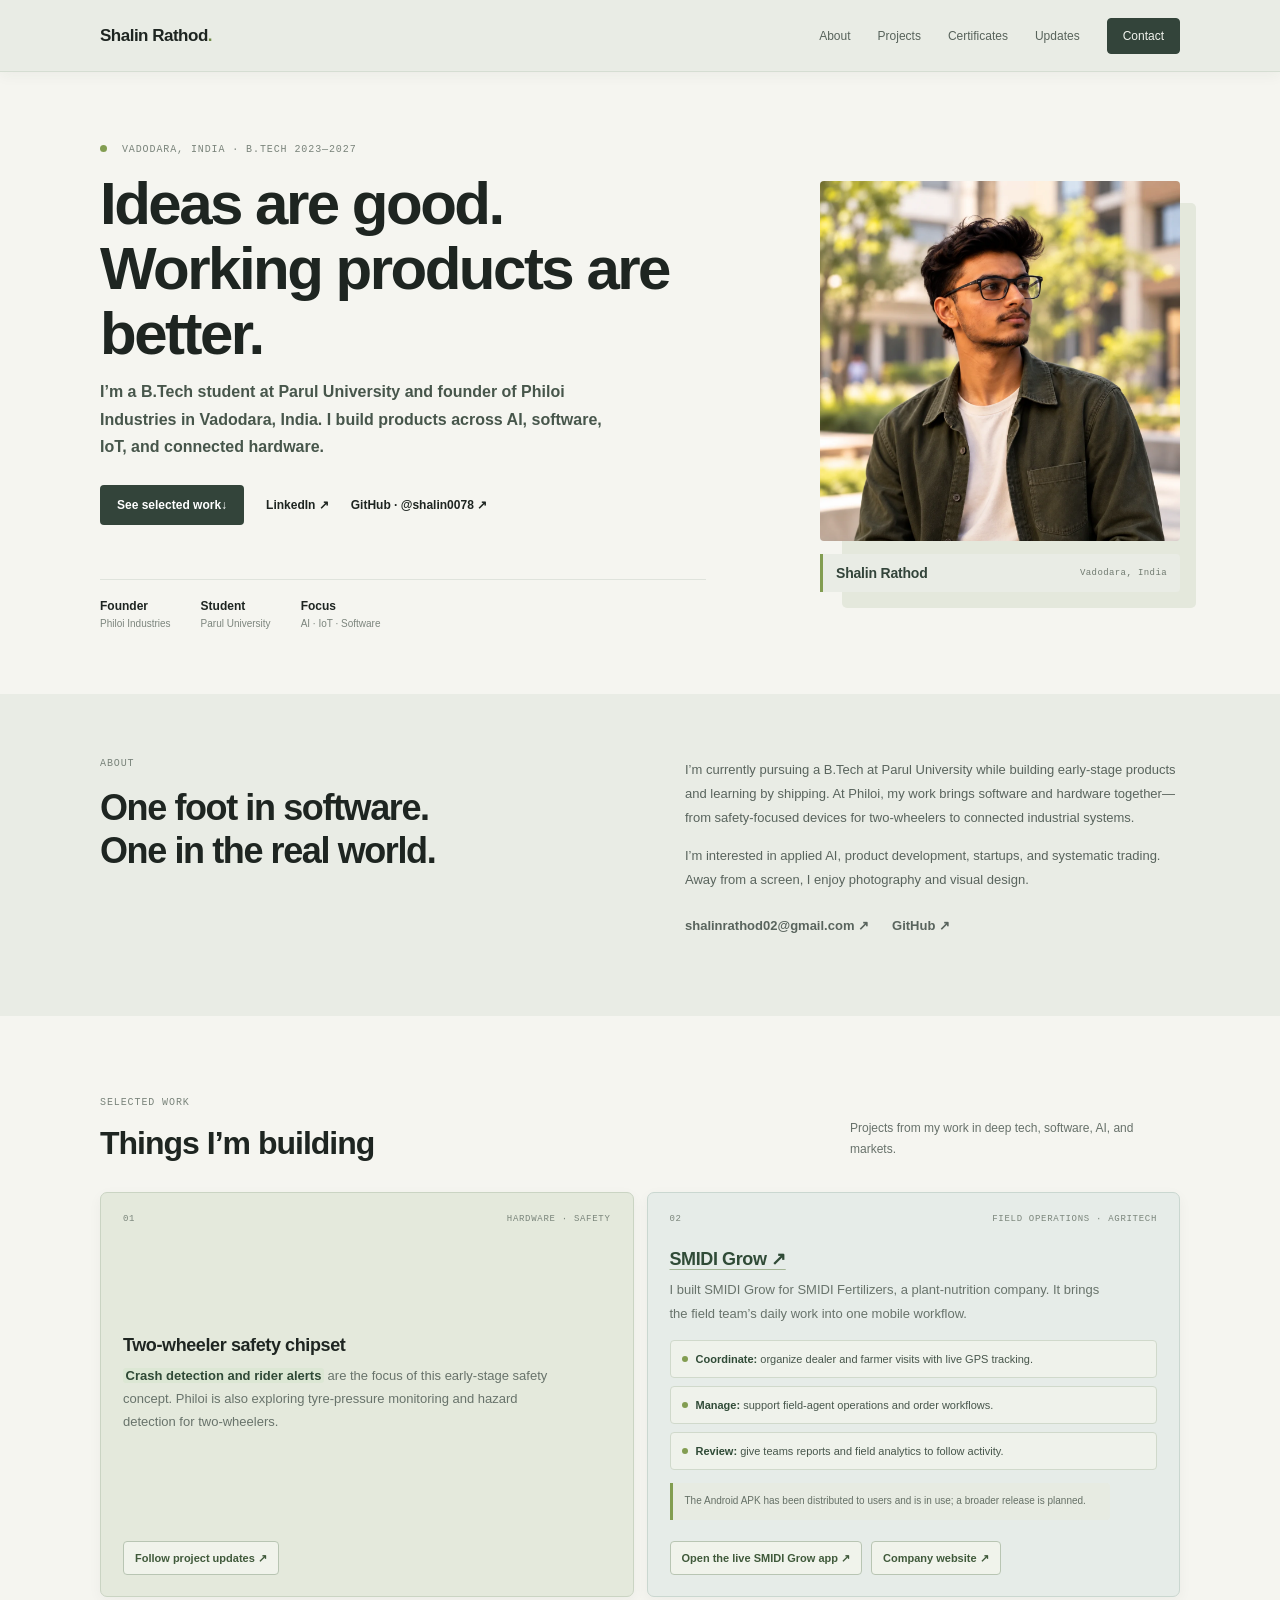
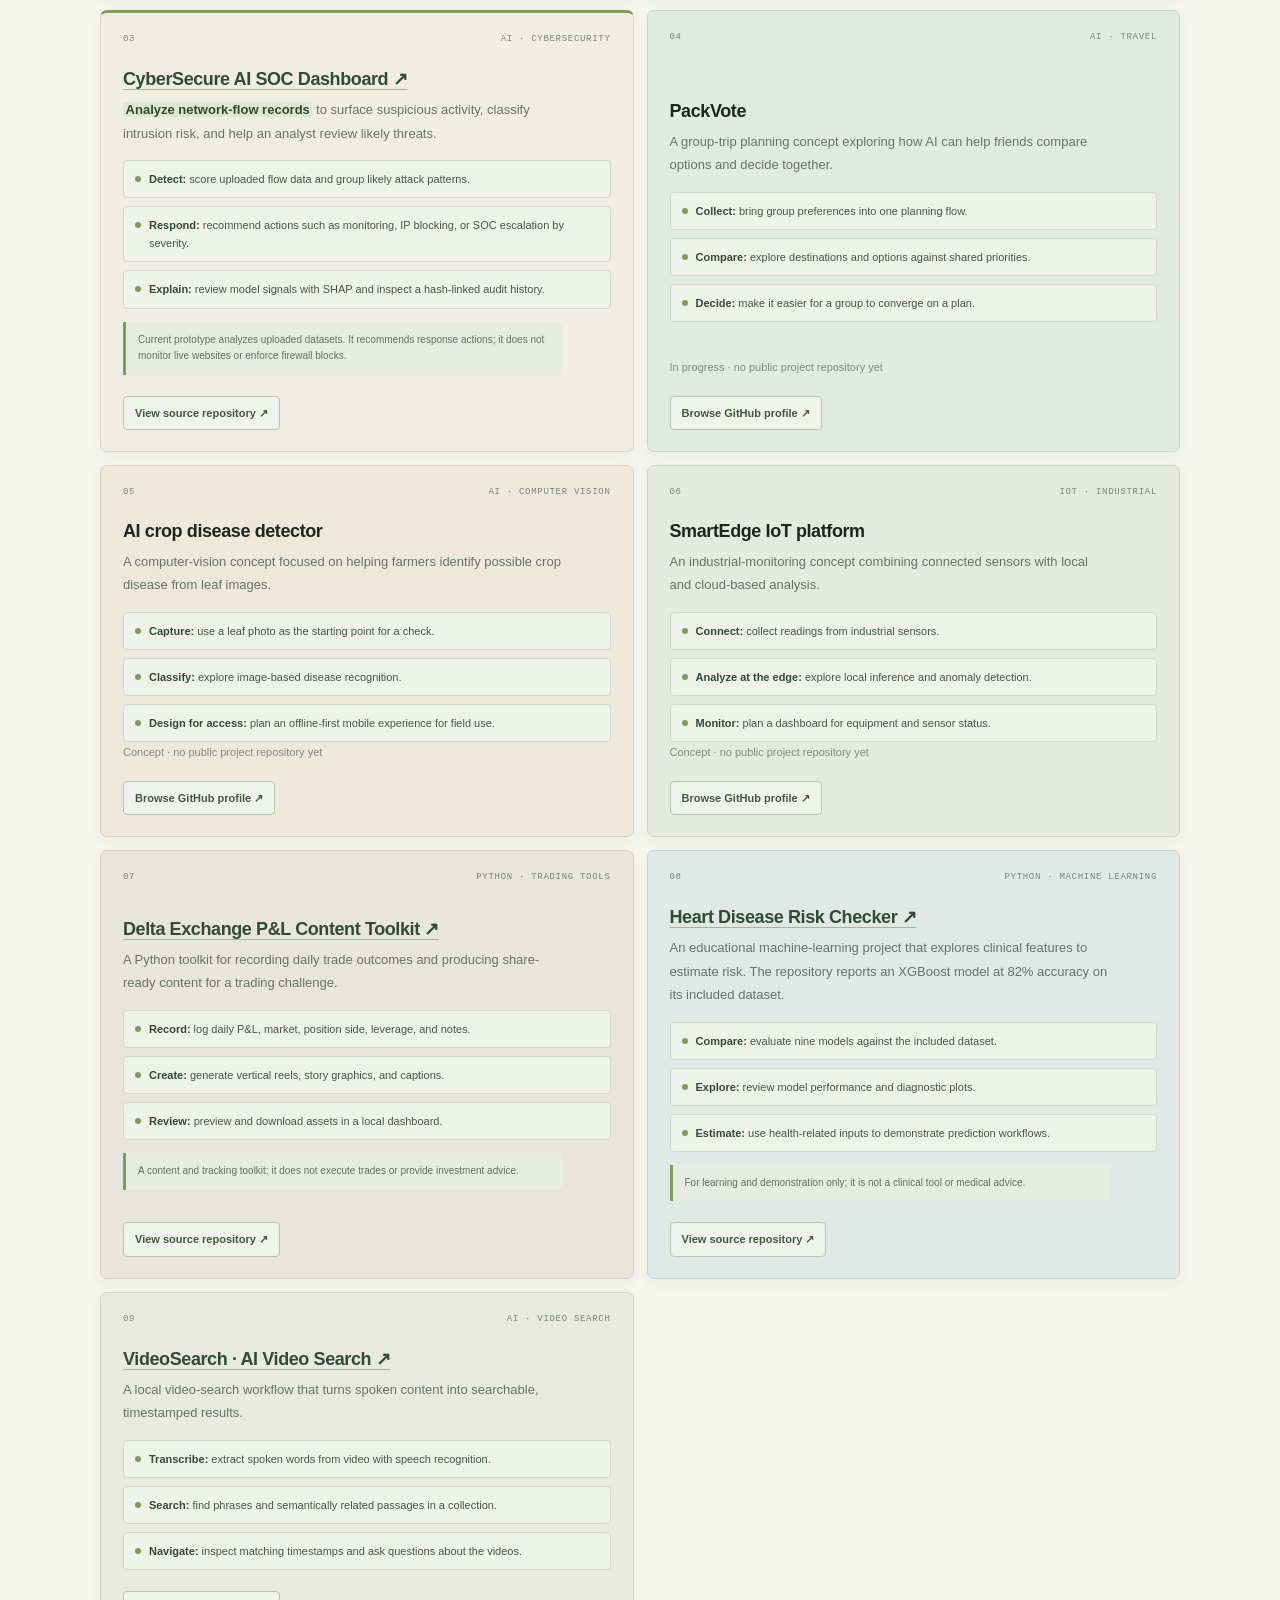
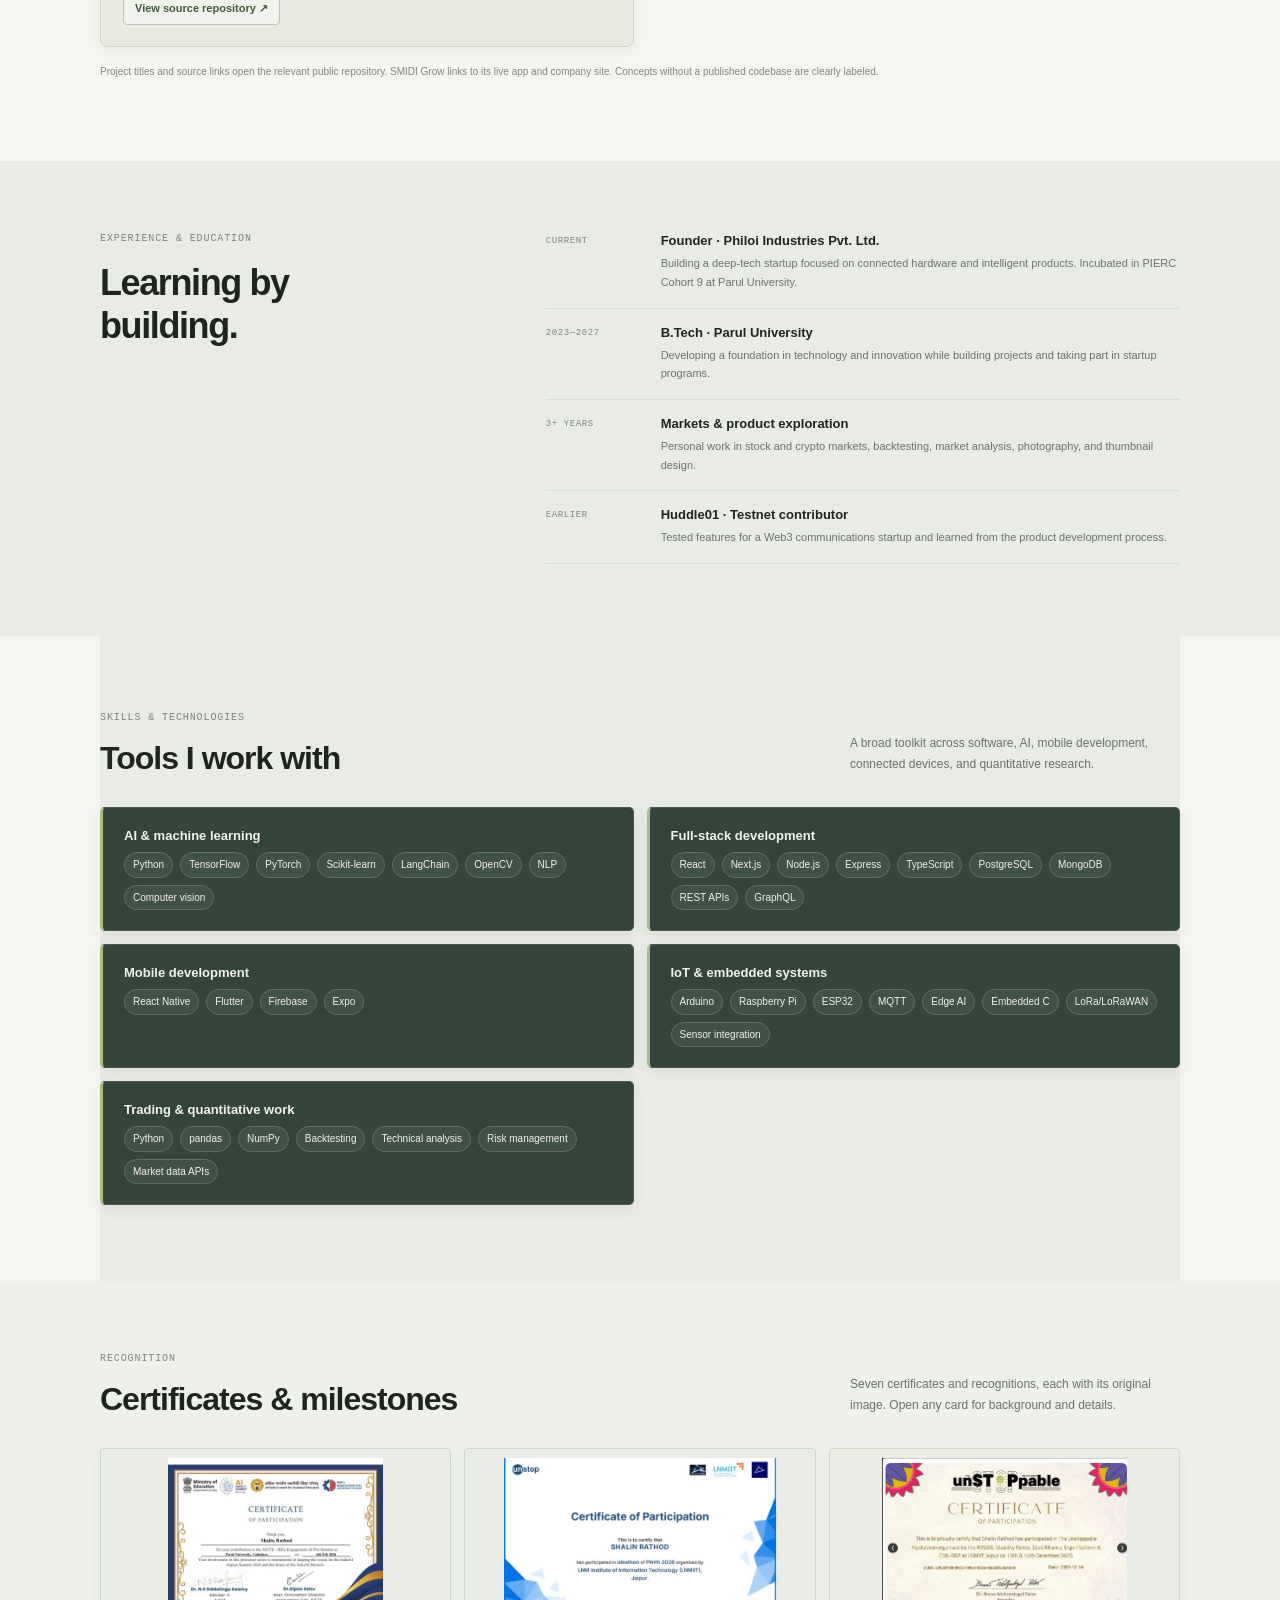
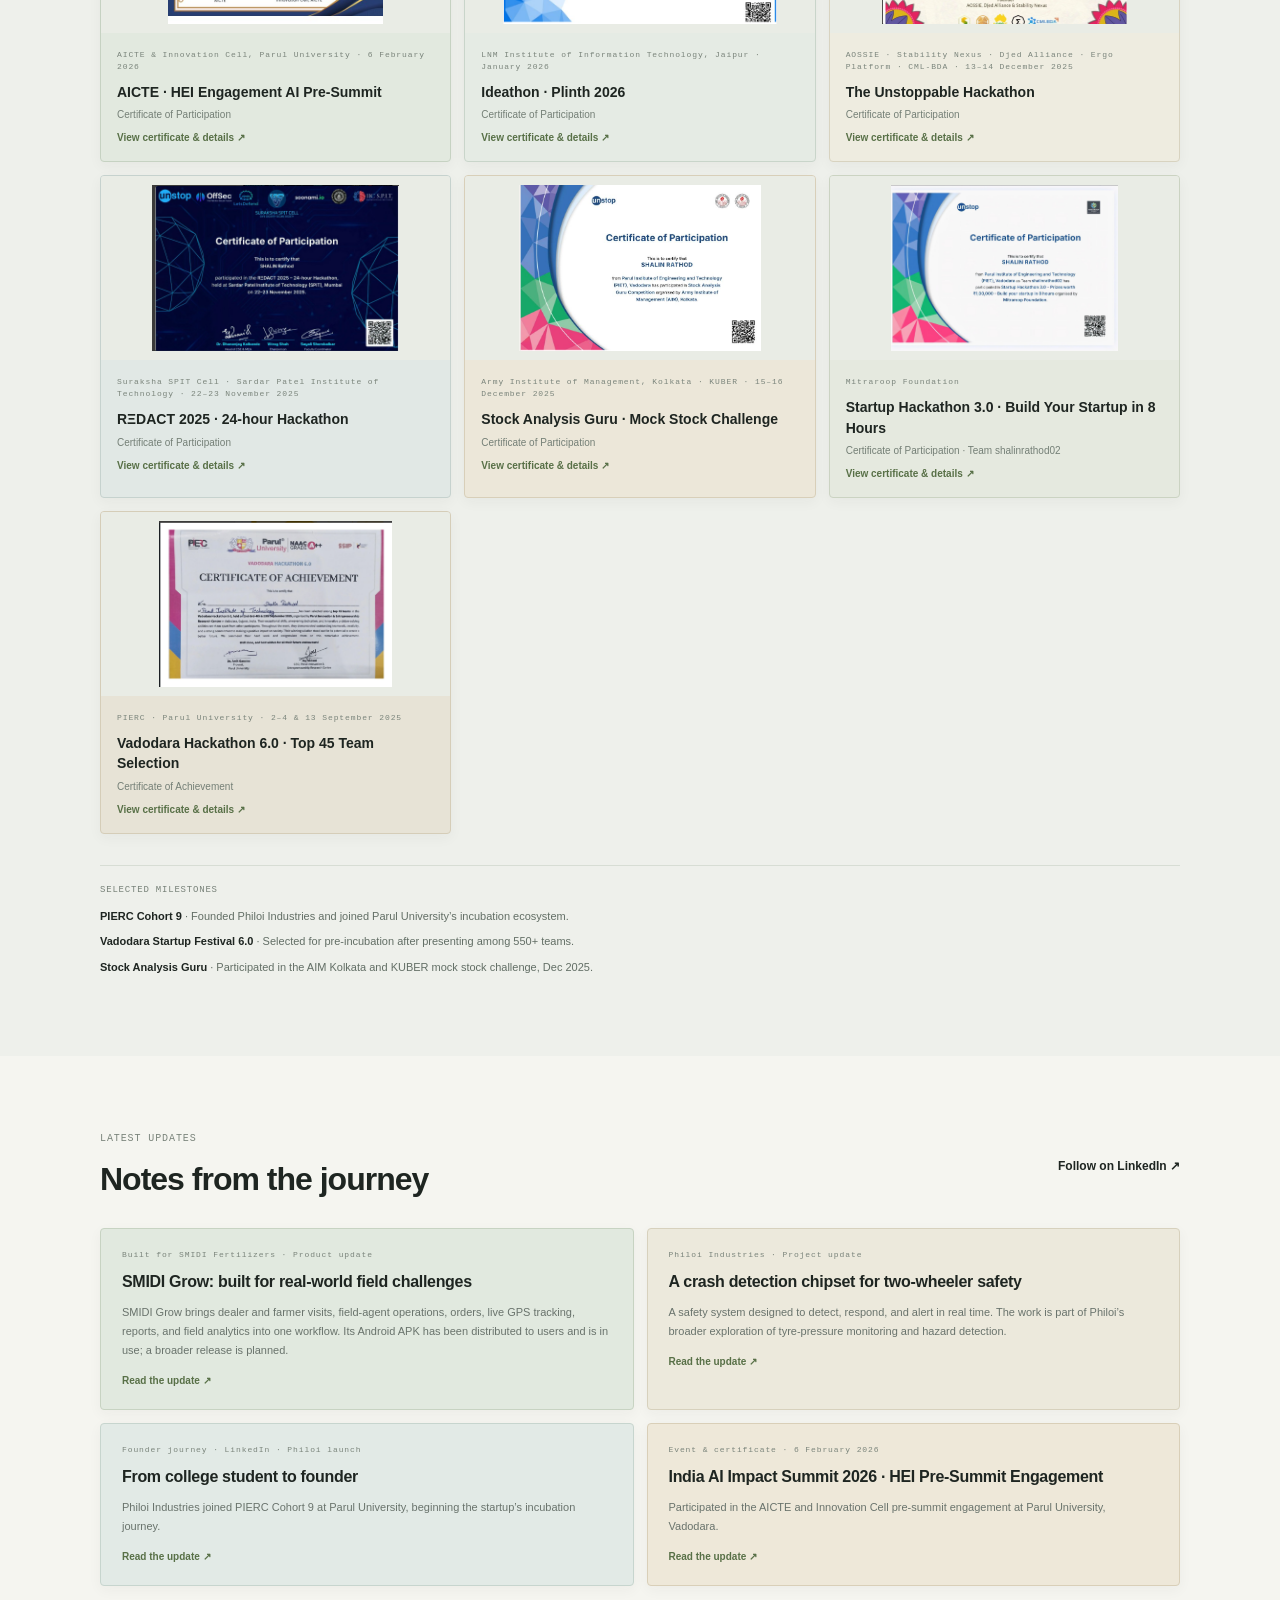
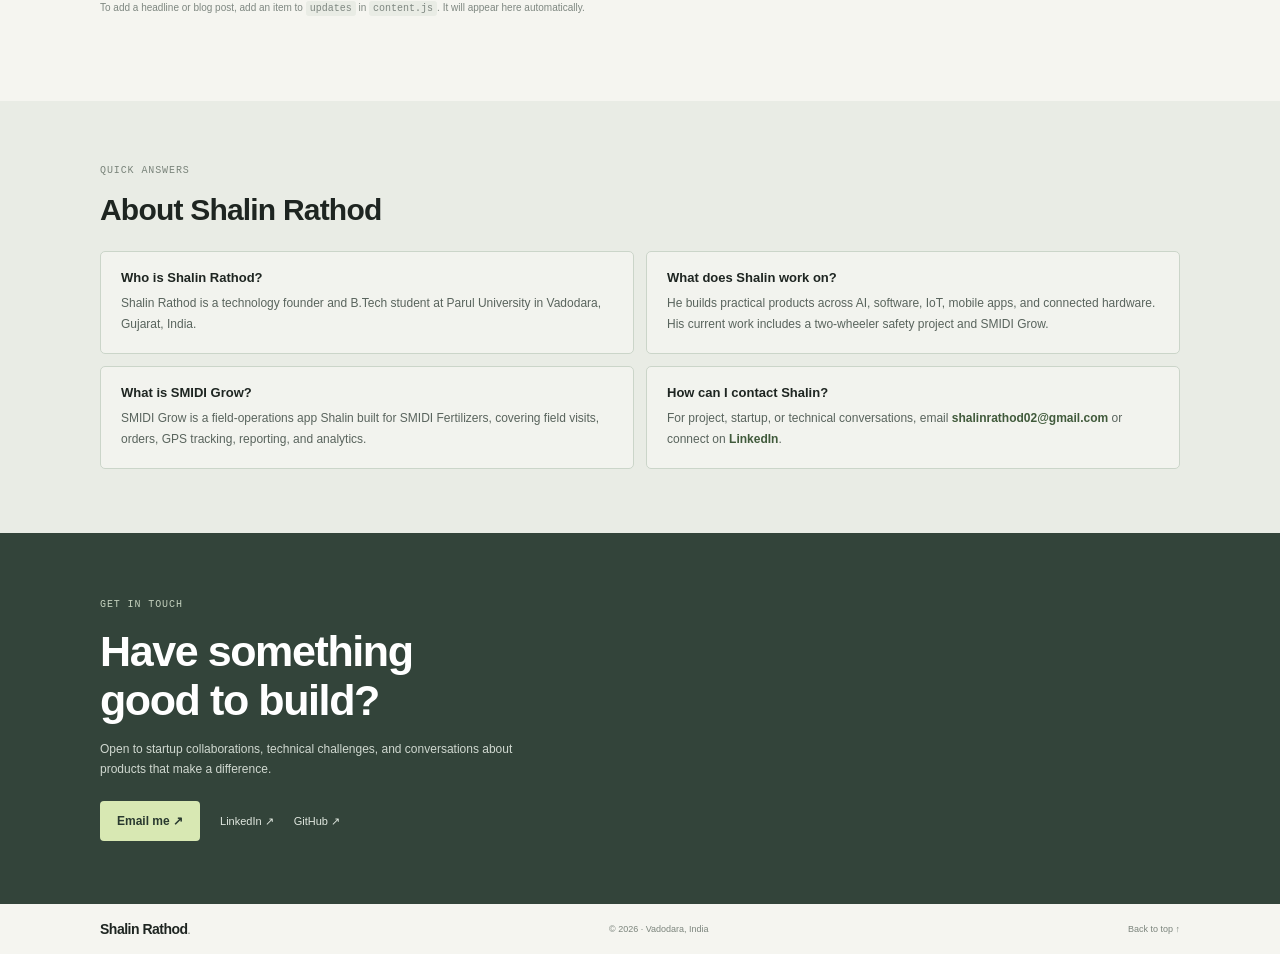
==== commit d432616f: "Improve portfolio project case studies" ====
--- a/index.html
+++ b/index.html
@@ -56,9 +56,9 @@
         ]
       }
     </script>
-    <link rel="stylesheet" href="styles.css?v=seo-aeo-geo-3" />
-    <script src="content.js" defer></script>
-    <script src="script.js?v=certificate-details-2" defer></script>
+    <link rel="stylesheet" href="styles.css?v=portfolio-20261023-1" />
+    <script src="content.js?v=portfolio-20261023-1" defer></script>
+    <script src="script.js?v=portfolio-20261023-1" defer></script>
   </head>
   <body>
     <header class="site-header">
@@ -89,17 +89,45 @@
       <section class="section wrap" id="work">
         <div class="section-title"><div><p class="eyebrow">SELECTED WORK</p><h2>Things I’m building</h2></div><p>Projects from my work in deep tech, software, AI, and markets.</p></div>
         <div class="project-grid">
-          <article class="project-card project-feature"><div class="project-top"><span>01</span><span>HARDWARE · SAFETY</span></div><div><h3>Two-wheeler safety chipset</h3><p>A crash detection system designed to detect, respond, and alert in real time. Philoi is also exploring tyre-pressure monitoring and hazard detection for two-wheelers.</p></div><a href="https://www.linkedin.com/in/shalin-rathod-301400305/" target="_blank" rel="noreferrer">Read updates ↗</a></article>
-          <article class="project-card"><div class="project-top"><span>02</span><span>FIELD OPERATIONS · AGRITECH</span></div><div><h3><a href="https://smidigrow.tech/home" target="_blank" rel="noreferrer">SMIDI Grow ↗</a></h3><p>I built SMIDI Grow for <a href="https://www.smidifertilizers.com/" target="_blank" rel="noreferrer">SMIDI Fertilizers</a>, a plant-nutrition company. The app brings dealer and farmer visits, field-agent operations, order management, live GPS tracking, reports, and field analytics into one workflow. Its Android APK has been distributed to users and is in use; a broader release is planned.</p></div><div class="project-links"><a href="https://smidigrow.tech/home" target="_blank" rel="noreferrer">Open the SMIDI Grow app ↗</a><a href="https://www.smidifertilizers.com/" target="_blank" rel="noreferrer">Company website ↗</a></div></article>
-          <article class="project-card"><div class="project-top"><span>03</span><span>AI · TRAVEL</span></div><div><h3>PackVote</h3><p>An AI-powered group travel planning concept, built to make it easier for a group to decide where to go together.</p></div><span class="project-note">In progress</span></article>
-          <article class="project-card"><div class="project-top"><span>04</span><span>AI · COMPUTER VISION</span></div><div><h3>AI crop disease detector</h3><p>A computer vision model for identifying crop diseases from leaf images, with an offline-first mobile experience for farmers.</p></div><span class="project-note">Concept carried over from an earlier portfolio; implementation details to be confirmed</span></article>
-          <article class="project-card"><div class="project-top"><span>05</span><span>IOT · INDUSTRIAL</span></div><div><h3>SmartEdge IoT platform</h3><p>Industrial monitoring with edge inference, sensor data, anomaly detection, a cloud dashboard, and remote control.</p></div><span class="project-note">ESP32 · Raspberry Pi · MQTT</span></article>
-          <article class="project-card"><div class="project-top"><span>06</span><span>AI · INDUSTRIAL</span></div><div><h3>Predictive maintenance</h3><p>A sensor and machine-learning concept for spotting equipment issues early from vibration and temperature data.</p></div><span class="project-note">Edge ML · InfluxDB · Grafana</span></article>
-          <article class="project-card"><div class="project-top"><span>07</span><span>AI · CYBERSECURITY</span></div><div><h3>CyberSecure AI SOC Dashboard</h3><p>An AI-based network-flow analysis dashboard for surfacing threat alerts, visualising activity, and reviewing model explanations with SHAP. Includes a demonstration audit log and a Streamlit interface.</p></div><div class="project-links"><a href="https://github.com/shalin0078/CyberSecur" target="_blank" rel="noreferrer">View project on GitHub ↗</a></div></article>
-          <article class="project-card"><div class="project-top"><span>08</span><span>PYTHON · TRADING TOOLS</span></div><div><h3>Delta Exchange P&amp;L Content Toolkit</h3><p>A Python toolkit for recording daily trade outcomes and producing share-ready vertical reels, story cards, captions, and a local results dashboard for a trading challenge.</p></div><div class="project-links"><a href="https://github.com/shalin0078/delta-trading-challenge" target="_blank" rel="noreferrer">View project on GitHub ↗</a></div></article><article class="project-card"><div class="project-top"><span>09</span><span>PYTHON · MACHINE LEARNING</span></div><div><h3>Heart Disease Risk Checker</h3><p>An educational machine-learning project that explores clinical features to estimate risk. The repository reports an XGBoost model at 82% accuracy on its included dataset; it is not a clinical tool.</p></div><div class="project-links"><a href="https://github.com/shalin0078/HEART-DISEASE-RISK-CHECKER" target="_blank" rel="noreferrer">View project on GitHub ↗</a></div></article>
-<article class="project-card"><div class="project-top"><span>10</span><span>AI · VIDEO SEARCH</span></div><div><h3>VideoSearch · AI Video Search</h3><p>A local video-search workflow that transcribes speech, builds semantic embeddings, and returns timestamped matches. It also includes an AI question-and-answer interface for video collections.</p></div><div class="project-links"><a href="https://github.com/shalin0078/TransVideoRag" target="_blank" rel="noreferrer">View project on GitHub ↗</a></div></article>
+          <article class="project-card project-feature">
+            <div class="project-top"><span>01</span><span>HARDWARE · SAFETY</span></div>
+            <div><h3>Two-wheeler safety chipset</h3><p><strong>Crash detection and rider alerts</strong> are the focus of this early-stage safety concept. Philoi is also exploring tyre-pressure monitoring and hazard detection for two-wheelers.</p></div>
+            <div class="project-links"><a href="https://www.linkedin.com/in/shalin-rathod-301400305/" target="_blank" rel="noreferrer">Follow project updates ↗</a></div>
+          </article>
+          <article class="project-card">
+            <div class="project-top"><span>02</span><span>FIELD OPERATIONS · AGRITECH</span></div>
+            <div><h3><a href="https://smidigrow.tech/home" target="_blank" rel="noreferrer">SMIDI Grow ↗</a></h3><p>I built SMIDI Grow for <a href="https://www.smidifertilizers.com/" target="_blank" rel="noreferrer">SMIDI Fertilizers</a>, a plant-nutrition company. It brings the field team’s daily work into one mobile workflow.</p>
+              <ul class="project-highlights">
+                <li><strong>Coordinate:</strong> organize dealer and farmer visits with live GPS tracking.</li>
+                <li><strong>Manage:</strong> support field-agent operations and order workflows.</li>
+                <li><strong>Review:</strong> give teams reports and field analytics to follow activity.</li>
+              </ul>
+              <p class="project-caveat">The Android APK has been distributed to users and is in use; a broader release is planned.</p>
+            </div>
+            <div class="project-links"><a href="https://smidigrow.tech/home" target="_blank" rel="noreferrer">Open the live SMIDI Grow app ↗</a><a href="https://www.smidifertilizers.com/" target="_blank" rel="noreferrer">Company website ↗</a></div>
+          </article>
+          <article class="project-card project-feature project-cyber">
+            <div class="project-top"><span>03</span><span>AI · CYBERSECURITY</span></div>
+            <div>
+              <h3><a href="https://github.com/shalin0078/CyberSecur" target="_blank" rel="noreferrer">CyberSecure AI SOC Dashboard ↗</a></h3>
+              <p><strong>Analyze network-flow records</strong> to surface suspicious activity, classify intrusion risk, and help an analyst review likely threats.</p>
+              <ul class="project-highlights">
+                <li><strong>Detect:</strong> score uploaded flow data and group likely attack patterns.</li>
+                <li><strong>Respond:</strong> recommend actions such as monitoring, IP blocking, or SOC escalation by severity.</li>
+                <li><strong>Explain:</strong> review model signals with SHAP and inspect a hash-linked audit history.</li>
+              </ul>
+              <p class="project-caveat">Current prototype analyzes uploaded datasets. It recommends response actions; it does not monitor live websites or enforce firewall blocks.</p>
+            </div>
+            <div class="project-links"><a href="https://github.com/shalin0078/CyberSecur" target="_blank" rel="noreferrer">View source repository ↗</a></div>
+          </article>
+          <article class="project-card"><div class="project-top"><span>04</span><span>AI · TRAVEL</span></div><div><h3>PackVote</h3><p>A group-trip planning concept exploring how AI can help friends compare options and decide together.</p><ul class="project-highlights"><li><strong>Collect:</strong> bring group preferences into one planning flow.</li><li><strong>Compare:</strong> explore destinations and options against shared priorities.</li><li><strong>Decide:</strong> make it easier for a group to converge on a plan.</li></ul></div><div><span class="project-note">In progress · no public project repository yet</span><div class="project-links"><a href="https://github.com/shalin0078" target="_blank" rel="noreferrer">Browse GitHub profile ↗</a></div></div></article>
+          <article class="project-card"><div class="project-top"><span>05</span><span>AI · COMPUTER VISION</span></div><div><h3>AI crop disease detector</h3><p>A computer-vision concept focused on helping farmers identify possible crop disease from leaf images.</p><ul class="project-highlights"><li><strong>Capture:</strong> use a leaf photo as the starting point for a check.</li><li><strong>Classify:</strong> explore image-based disease recognition.</li><li><strong>Design for access:</strong> plan an offline-first mobile experience for field use.</li></ul></div><div><span class="project-note">Concept · no public project repository yet</span><div class="project-links"><a href="https://github.com/shalin0078" target="_blank" rel="noreferrer">Browse GitHub profile ↗</a></div></div></article>
+          <article class="project-card"><div class="project-top"><span>06</span><span>IOT · INDUSTRIAL</span></div><div><h3>SmartEdge IoT platform</h3><p>An industrial-monitoring concept combining connected sensors with local and cloud-based analysis.</p><ul class="project-highlights"><li><strong>Connect:</strong> collect readings from industrial sensors.</li><li><strong>Analyze at the edge:</strong> explore local inference and anomaly detection.</li><li><strong>Monitor:</strong> plan a dashboard for equipment and sensor status.</li></ul></div><div><span class="project-note">Concept · no public project repository yet</span><div class="project-links"><a href="https://github.com/shalin0078" target="_blank" rel="noreferrer">Browse GitHub profile ↗</a></div></div></article>
+          <article class="project-card"><div class="project-top"><span>07</span><span>PYTHON · TRADING TOOLS</span></div><div><h3><a href="https://github.com/shalin0078/delta-trading-challenge" target="_blank" rel="noreferrer">Delta Exchange P&amp;L Content Toolkit ↗</a></h3><p>A Python toolkit for recording daily trade outcomes and producing share-ready content for a trading challenge.</p><ul class="project-highlights"><li><strong>Record:</strong> log daily P&amp;L, market, position side, leverage, and notes.</li><li><strong>Create:</strong> generate vertical reels, story graphics, and captions.</li><li><strong>Review:</strong> preview and download assets in a local dashboard.</li></ul><p class="project-caveat">A content and tracking toolkit; it does not execute trades or provide investment advice.</p></div><div class="project-links"><a href="https://github.com/shalin0078/delta-trading-challenge" target="_blank" rel="noreferrer">View source repository ↗</a></div></article>
+          <article class="project-card"><div class="project-top"><span>08</span><span>PYTHON · MACHINE LEARNING</span></div><div><h3><a href="https://github.com/shalin0078/HEART-DISEASE-RISK-CHECKER" target="_blank" rel="noreferrer">Heart Disease Risk Checker ↗</a></h3><p>An educational machine-learning project that explores clinical features to estimate risk. The repository reports an XGBoost model at 82% accuracy on its included dataset.</p><ul class="project-highlights"><li><strong>Compare:</strong> evaluate nine models against the included dataset.</li><li><strong>Explore:</strong> review model performance and diagnostic plots.</li><li><strong>Estimate:</strong> use health-related inputs to demonstrate prediction workflows.</li></ul><p class="project-caveat">For learning and demonstration only; it is not a clinical tool or medical advice.</p></div><div class="project-links"><a href="https://github.com/shalin0078/HEART-DISEASE-RISK-CHECKER" target="_blank" rel="noreferrer">View source repository ↗</a></div></article>
+          <article class="project-card"><div class="project-top"><span>09</span><span>AI · VIDEO SEARCH</span></div><div><h3><a href="https://github.com/shalin0078/TransVideoRag" target="_blank" rel="noreferrer">VideoSearch · AI Video Search ↗</a></h3><p>A local video-search workflow that turns spoken content into searchable, timestamped results.</p><ul class="project-highlights"><li><strong>Transcribe:</strong> extract spoken words from video with speech recognition.</li><li><strong>Search:</strong> find phrases and semantically related passages in a collection.</li><li><strong>Navigate:</strong> inspect matching timestamps and ask questions about the videos.</li></ul><div class="project-links"><a href="https://github.com/shalin0078/TransVideoRag" target="_blank" rel="noreferrer">View source repository ↗</a></div></article>
         </div>
-        <p class="source-note">Public repository links open the project source. Concepts and builds in progress are identified in their descriptions.</p>
+        <p class="source-note">Project titles and source links open the relevant public repository. SMIDI Grow links to its live app and company site. Concepts without a published codebase are clearly labeled.</p>
       </section>
 
       <section class="background-section"><div class="wrap background-grid">
@@ -117,7 +145,7 @@
       </section>
 
       <section class="recognition-section" id="recognition"><div class="wrap section">
-        <div class="section-title"><div><p class="eyebrow">RECOGNITION</p><h2>Certificates & milestones</h2></div><p>Eight certificates and recognitions, each with its original image. Open any card for background and details.</p></div>
+        <div class="section-title"><div><p class="eyebrow">RECOGNITION</p><h2>Certificates & milestones</h2></div><p>Seven certificates and recognitions, each with its original image. Open any card for background and details.</p></div>
         <div id="certificate-grid" class="certificate-grid" aria-live="polite"></div>
         <div class="milestone-row"><span>SELECTED MILESTONES</span><p><b>PIERC Cohort 9</b> · Founded Philoi Industries and joined Parul University’s incubation ecosystem.</p><p><b>Vadodara Startup Festival 6.0</b> · Selected for pre-incubation after presenting among 550+ teams.</p><p><b>Stock Analysis Guru</b> · Participated in the AIM Kolkata and KUBER mock stock challenge, Dec 2025.</p></div>
       </div></section>
--- a/styles.css
+++ b/styles.css
@@ -12,7 +12,6 @@
 .project-grid .project-card:nth-child(7){background:#e8e5dc;border-color:#d6d0c1}
 .project-grid .project-card:nth-child(8){background:#e1e8e6;border-color:#c7d3d0}
 .certificate-grid .certificate-card{border-color:#cdd5c9;box-shadow:0 4px 14px #27372c0b}
-.certificate-image-button img[src*="vadodara-preincubation-photo"]{object-fit:contain;background:#e4e8df}
 .certificate-grid .certificate-card:nth-child(1){background:#e2e9df;border-color:#c6d2c2}
 .certificate-grid .certificate-card:nth-child(2){background:#e5ebe4;border-color:#c9d5ca}
 .certificate-grid .certificate-card:nth-child(3){background:#eeece0;border-color:#d8d3c0}
@@ -66,3 +65,40 @@
 .certificate-dialog [hidden]{display:none!important}
 @media(max-width:760px){.certificate-dialog-content{grid-template-columns:1fr;gap:18px;padding:54px 17px 18px}.certificate-dialog-media{min-height:160px}.certificate-dialog img{max-height:42vh}.certificate-dialog-copy h2{font-size:24px}}
 .answer-section{padding-block:64px;background:#e9ece5}.answer-section h2{margin:0 0 24px;font-size:30px;letter-spacing:-.8px}.answer-grid{display:grid;grid-template-columns:repeat(2,minmax(0,1fr));gap:12px}.answer-grid article{padding:18px 20px;border:1px solid #cbd5c9;border-radius:5px;background:#f2f3ee}.answer-grid h3{margin:0 0 8px;font-size:13px}.answer-grid p{margin:0;color:#59645d;font-size:12px;line-height:1.75}.answer-grid a{font-weight:600;color:#405a3b}@media(max-width:760px){.answer-section{padding-block:50px}.answer-section h2{font-size:26px}.answer-grid{grid-template-columns:1fr}}
+
+/* Small polish pass: clearer controls, calmer card interactions, uncropped certificates. */
+:where(a, button):focus-visible{outline:3px solid #829d51;outline-offset:4px;border-radius:4px}
+.site-header{box-shadow:0 3px 14px #27372c0d}
+.site-header nav a:not(.nav-contact){position:relative;padding-block:10px}
+.site-header nav a:not(.nav-contact)::after{position:absolute;right:0;bottom:3px;left:0;height:2px;background:#829d51;content:"";transform:scaleX(0);transform-origin:left;transition:transform .18s ease}
+.site-header nav a:not(.nav-contact):hover::after,.site-header nav a:not(.nav-contact):focus-visible::after{transform:scaleX(1)}
+.nav-contact{border-color:var(--forest);background:var(--forest);color:#f1f3ed;transition:background .18s ease,transform .18s ease}
+.nav-contact:hover{background:#26352c;transform:translateY(-1px)}
+.button,.text-link,.contact-social,.project-links a,.update-link{transition:color .18s ease,background-color .18s ease,transform .18s ease}
+.button:hover{transform:translateY(-1px)}
+.project-grid .project-card,.updates-list .update-card{transition:transform .2s ease,box-shadow .2s ease,border-color .2s ease}
+.project-grid .project-card:hover,.updates-list .update-card:hover{transform:translateY(-3px);box-shadow:0 12px 24px #27372c12;border-color:#aebda6}
+.certificate-image-button{padding:9px;background:#e9ece5}
+.certificate-image-button img{object-fit:contain}
+@media(prefers-reduced-motion:reduce){html{scroll-behavior:auto}.site-header nav a:not(.nav-contact)::after,.nav-contact,.button,.text-link,.contact-social,.project-links a,.update-link,.project-grid .project-card,.updates-list .update-card{transition:none}}
+
+/* Project and skill content: clear highlights and scannable interaction cues. */
+.project-grid .project-card:nth-child(9){background:#e8e9e1;border-color:#d0d3c6}
+.project-card{border-radius:7px}
+.project-card h3 a{color:#304b37;text-decoration:underline;text-decoration-color:#a4b596;text-decoration-thickness:1px;text-underline-offset:4px}
+.project-card h3 a:hover{color:#587047;text-decoration-color:#587047}
+.project-card p{font-size:13px;line-height:1.8}
+.project-card p strong{padding:0 .2em;border-radius:3px;background:#dce7d4;color:#2f4936;font-weight:700;box-decoration-break:clone;-webkit-box-decoration-break:clone}
+.project-highlights{display:grid;gap:8px;margin:15px 0 0;padding:0;list-style:none}
+.project-highlights li{position:relative;padding:9px 11px 9px 25px;border:1px solid #d0d9cb;border-radius:4px;background:#eff2eb;color:#47564b;font-size:11px;line-height:1.65}
+.project-highlights li::before{position:absolute;top:15px;left:11px;width:6px;height:6px;border-radius:50%;background:#829d51;content:""}
+.project-highlights li strong{color:#304b37}
+.project-caveat{margin-top:13px!important;padding:10px 12px;border-left:3px solid #829d51;border-radius:0 4px 4px 0;background:#e7ebe2;color:#657066!important;font-size:10px!important;line-height:1.65!important}
+.project-links{gap:9px}
+.project-links a{display:inline-flex;align-items:center;padding:9px 11px;border:1px solid #b8c5b3;border-radius:4px;background:#f0f3eb;color:#405a3b;line-height:1.3}
+.project-links a:hover{transform:translateY(-1px);background:#33443a;color:#f1f3ed}
+.skill-grid .skill-tags{display:flex;flex-wrap:wrap;gap:7px}
+.skill-grid .skill-tag{display:inline-flex;align-items:center;padding:5px 8px;border:1px solid #607064;border-radius:999px;background:#405147;color:#f1f3ed;font-size:10px;line-height:1.35}
+.project-cyber{border-top:3px solid #829d51!important}
+@media(max-width:760px){.project-highlights{gap:6px}.project-highlights li{font-size:10px}.project-links a{font-size:10px}}
+@media(prefers-reduced-motion:reduce){.project-links a,.project-card h3 a{text-decoration-thickness:1px}}
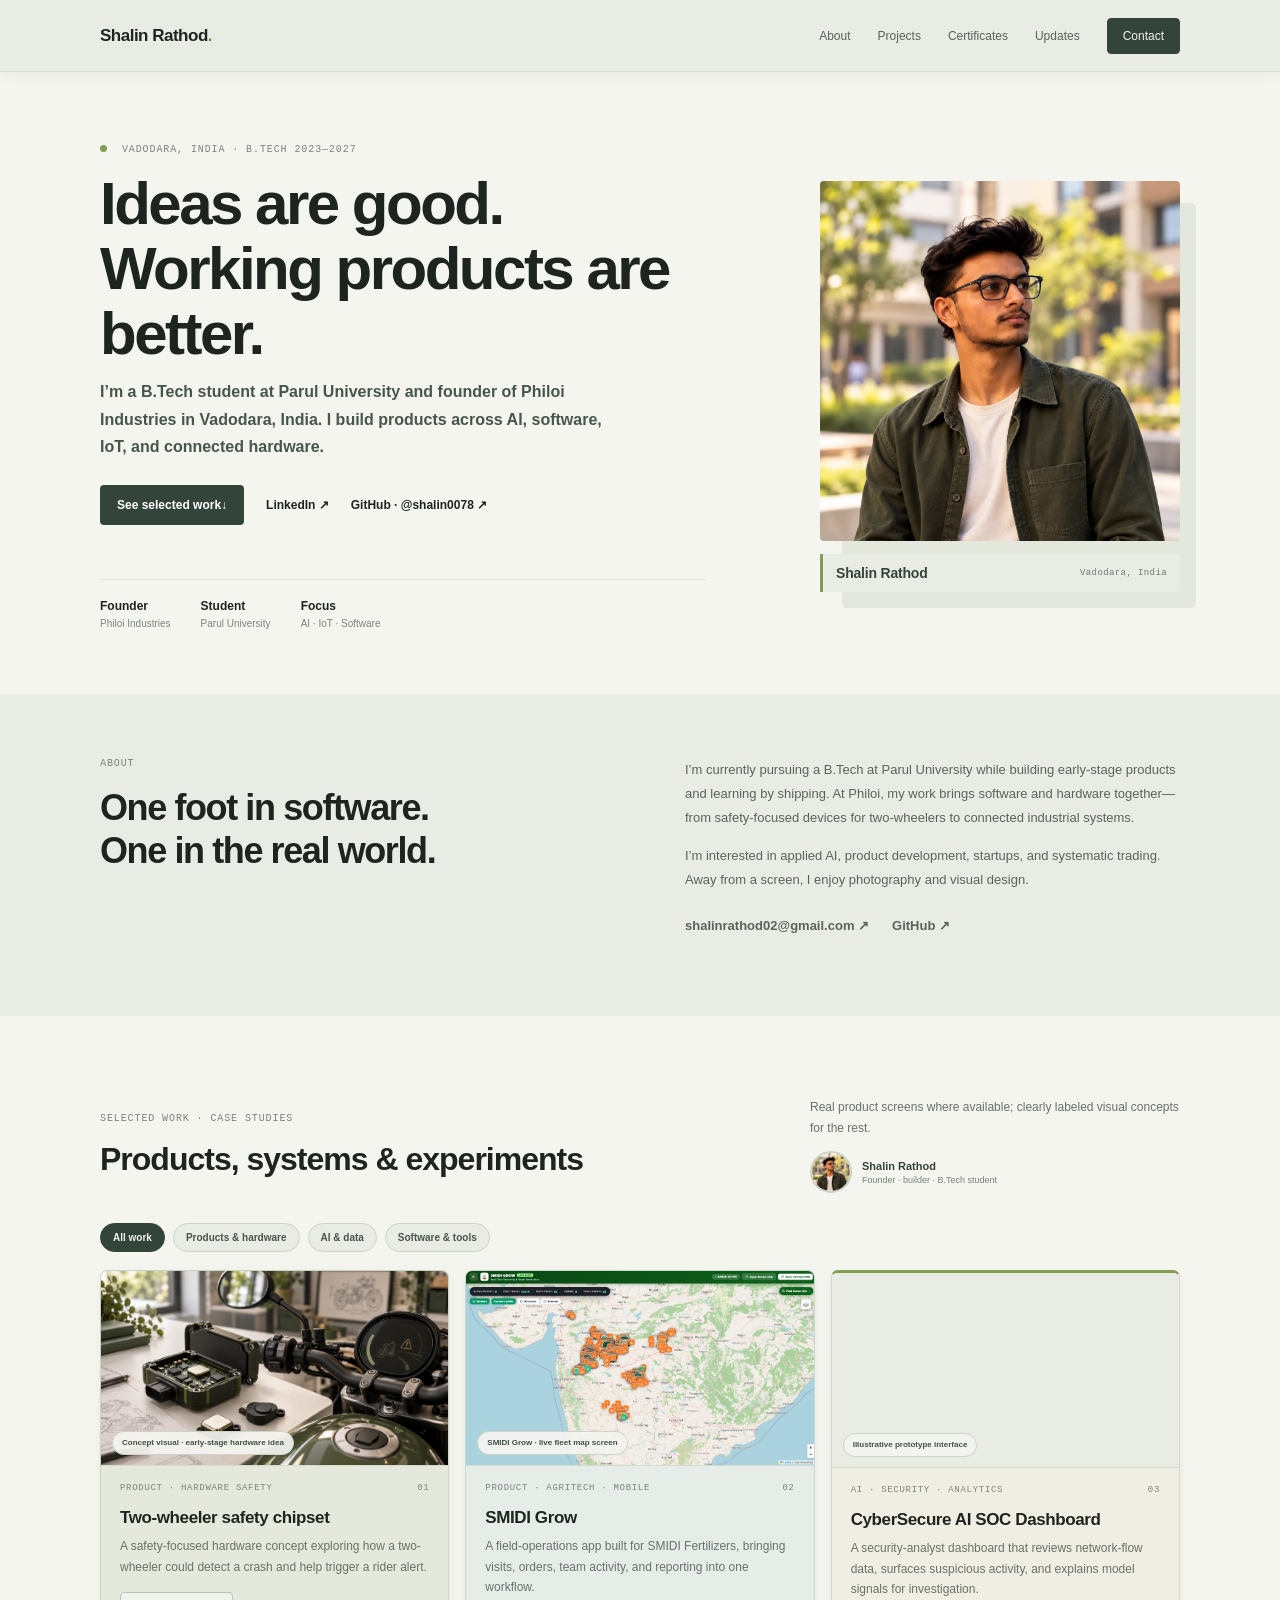
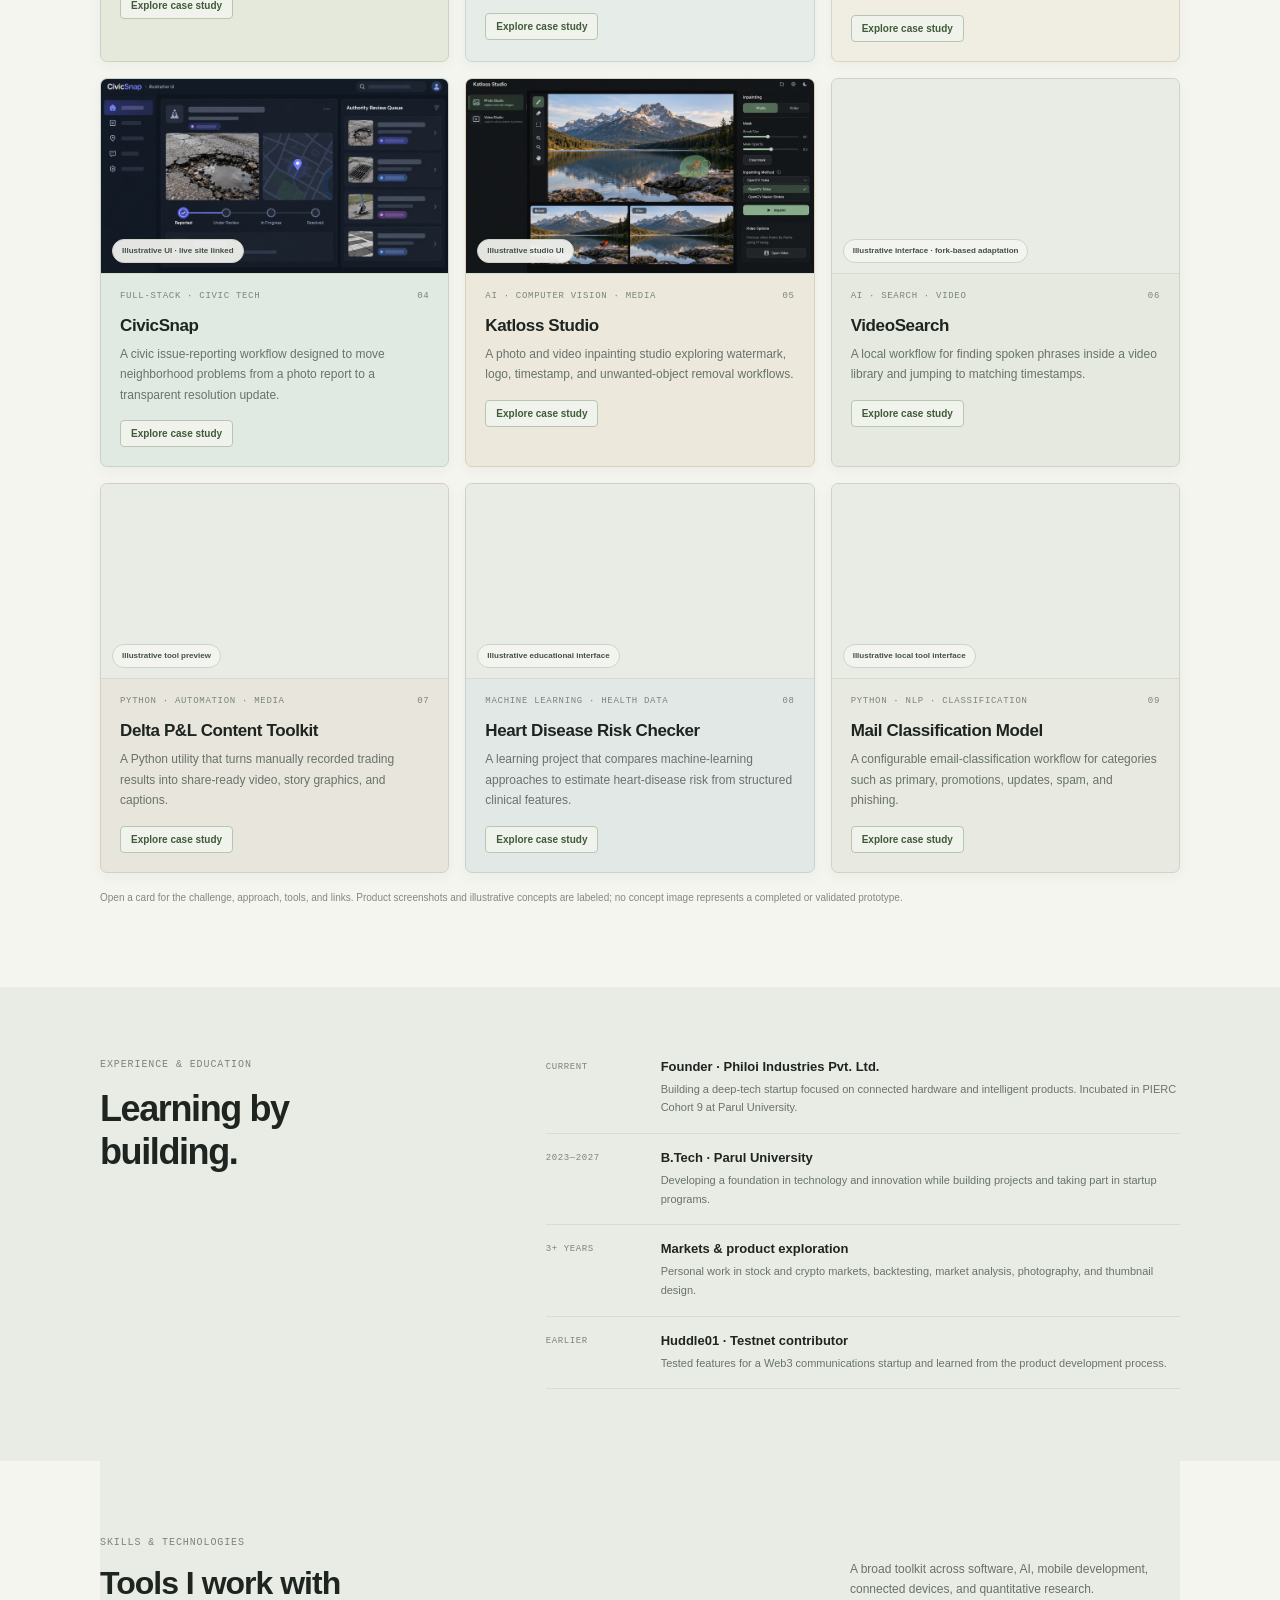
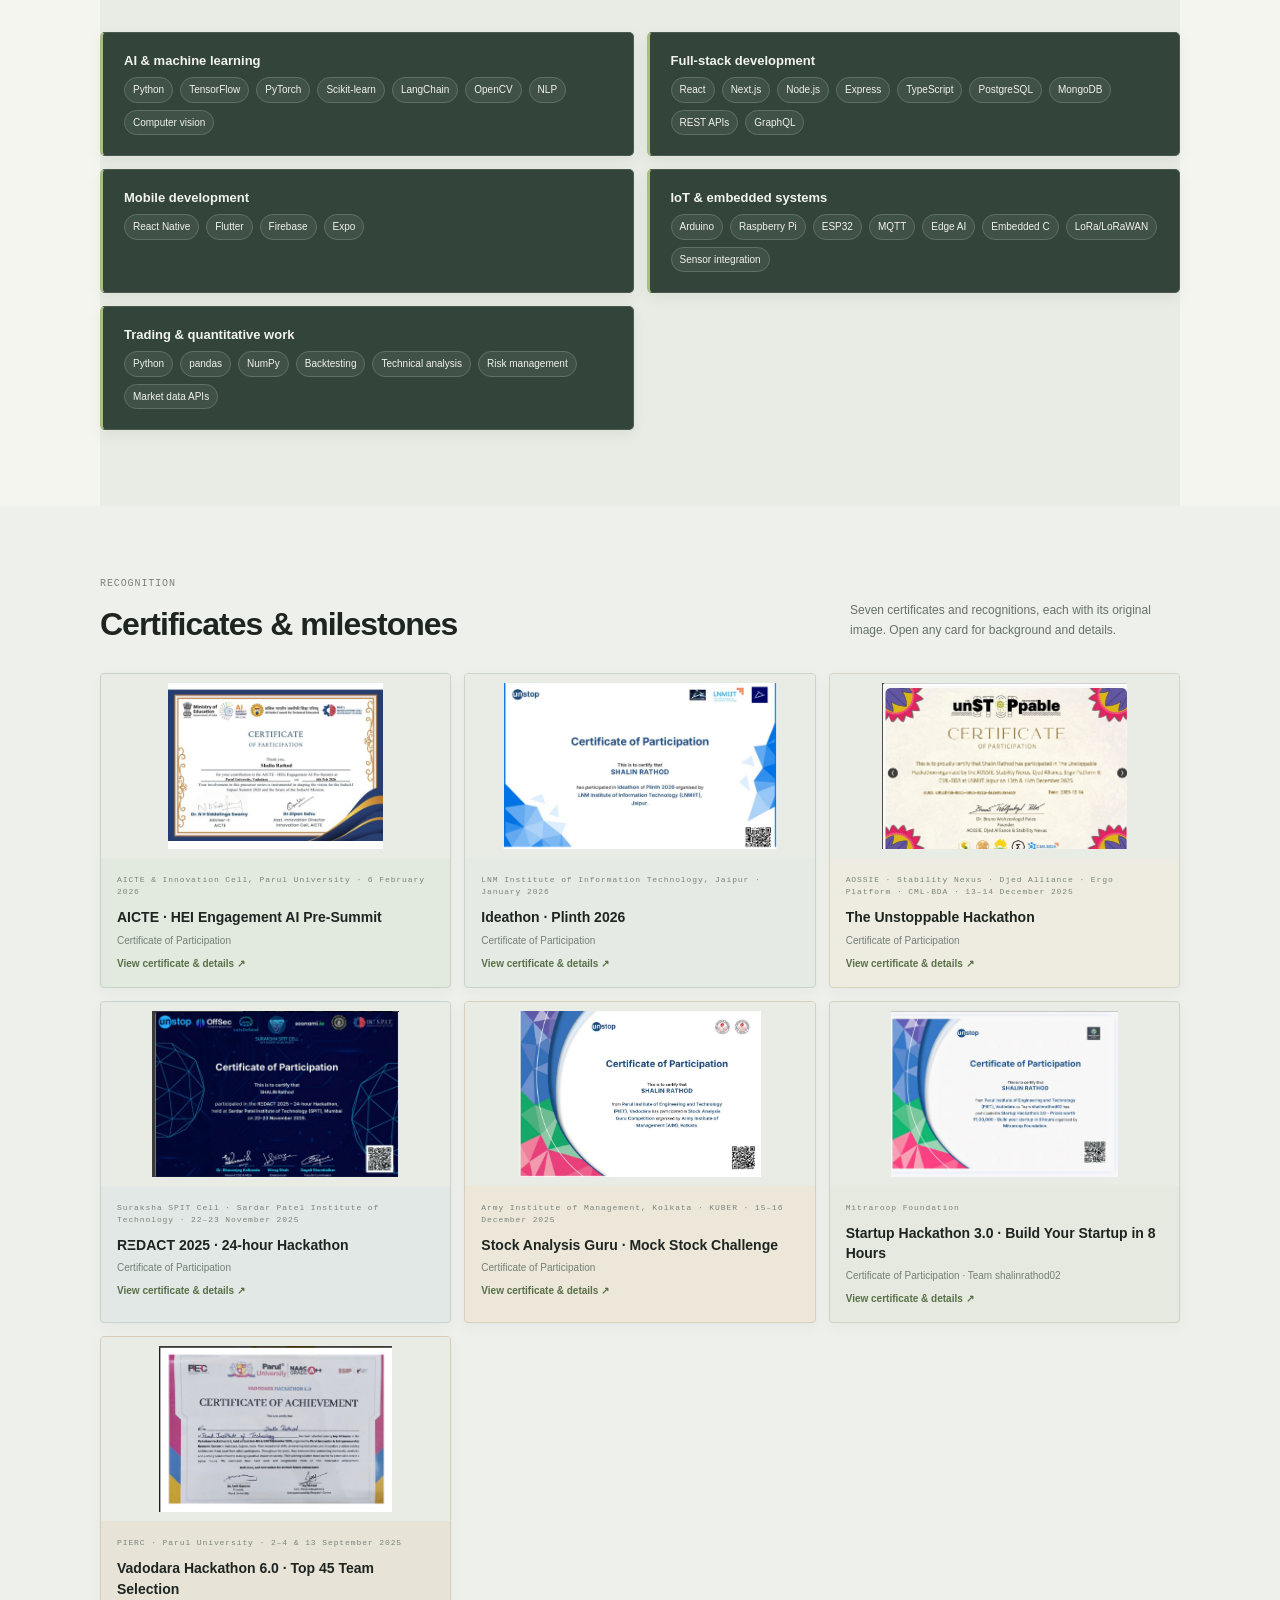
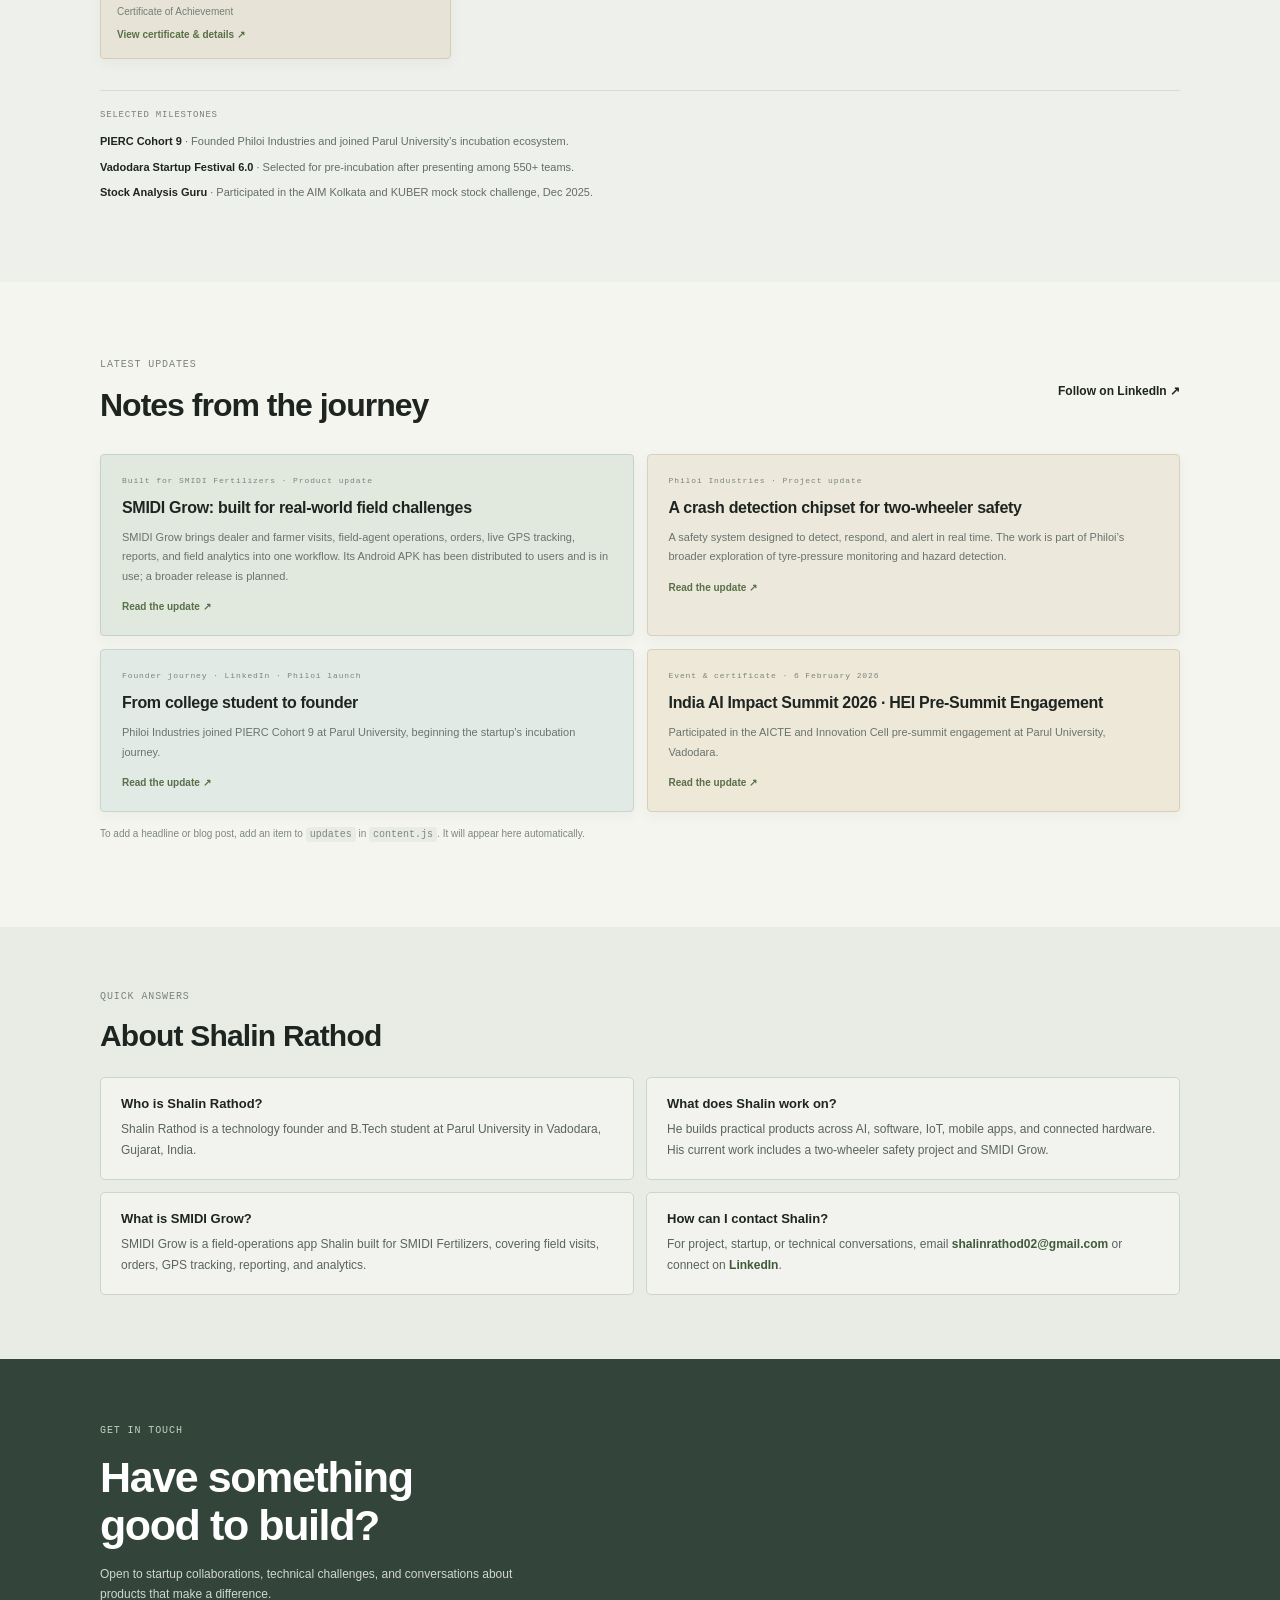
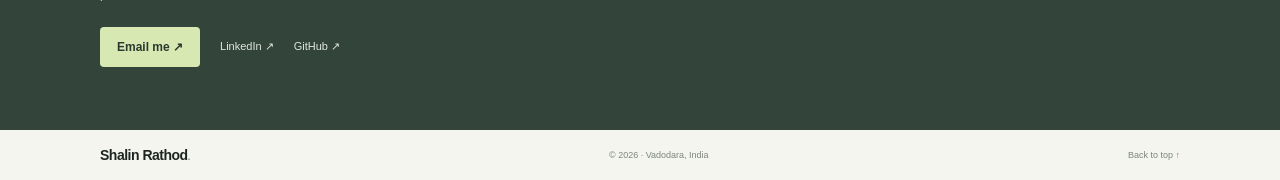
==== commit 456c7aee: "Add visual project case studies" ====
--- a/index.html
+++ b/index.html
@@ -87,47 +87,15 @@
       </div></section>
 
       <section class="section wrap" id="work">
-        <div class="section-title"><div><p class="eyebrow">SELECTED WORK</p><h2>Things I’m building</h2></div><p>Projects from my work in deep tech, software, AI, and markets.</p></div>
-        <div class="project-grid">
-          <article class="project-card project-feature">
-            <div class="project-top"><span>01</span><span>HARDWARE · SAFETY</span></div>
-            <div><h3>Two-wheeler safety chipset</h3><p><strong>Crash detection and rider alerts</strong> are the focus of this early-stage safety concept. Philoi is also exploring tyre-pressure monitoring and hazard detection for two-wheelers.</p></div>
-            <div class="project-links"><a href="https://www.linkedin.com/in/shalin-rathod-301400305/" target="_blank" rel="noreferrer">Follow project updates ↗</a></div>
-          </article>
-          <article class="project-card">
-            <div class="project-top"><span>02</span><span>FIELD OPERATIONS · AGRITECH</span></div>
-            <div><h3><a href="https://smidigrow.tech/home" target="_blank" rel="noreferrer">SMIDI Grow ↗</a></h3><p>I built SMIDI Grow for <a href="https://www.smidifertilizers.com/" target="_blank" rel="noreferrer">SMIDI Fertilizers</a>, a plant-nutrition company. It brings the field team’s daily work into one mobile workflow.</p>
-              <ul class="project-highlights">
-                <li><strong>Coordinate:</strong> organize dealer and farmer visits with live GPS tracking.</li>
-                <li><strong>Manage:</strong> support field-agent operations and order workflows.</li>
-                <li><strong>Review:</strong> give teams reports and field analytics to follow activity.</li>
-              </ul>
-              <p class="project-caveat">The Android APK has been distributed to users and is in use; a broader release is planned.</p>
-            </div>
-            <div class="project-links"><a href="https://smidigrow.tech/home" target="_blank" rel="noreferrer">Open the live SMIDI Grow app ↗</a><a href="https://www.smidifertilizers.com/" target="_blank" rel="noreferrer">Company website ↗</a></div>
-          </article>
-          <article class="project-card project-feature project-cyber">
-            <div class="project-top"><span>03</span><span>AI · CYBERSECURITY</span></div>
-            <div>
-              <h3><a href="https://github.com/shalin0078/CyberSecur" target="_blank" rel="noreferrer">CyberSecure AI SOC Dashboard ↗</a></h3>
-              <p><strong>Analyze network-flow records</strong> to surface suspicious activity, classify intrusion risk, and help an analyst review likely threats.</p>
-              <ul class="project-highlights">
-                <li><strong>Detect:</strong> score uploaded flow data and group likely attack patterns.</li>
-                <li><strong>Respond:</strong> recommend actions such as monitoring, IP blocking, or SOC escalation by severity.</li>
-                <li><strong>Explain:</strong> review model signals with SHAP and inspect a hash-linked audit history.</li>
-              </ul>
-              <p class="project-caveat">Current prototype analyzes uploaded datasets. It recommends response actions; it does not monitor live websites or enforce firewall blocks.</p>
-            </div>
-            <div class="project-links"><a href="https://github.com/shalin0078/CyberSecur" target="_blank" rel="noreferrer">View source repository ↗</a></div>
-          </article>
-          <article class="project-card"><div class="project-top"><span>04</span><span>AI · TRAVEL</span></div><div><h3>PackVote</h3><p>A group-trip planning concept exploring how AI can help friends compare options and decide together.</p><ul class="project-highlights"><li><strong>Collect:</strong> bring group preferences into one planning flow.</li><li><strong>Compare:</strong> explore destinations and options against shared priorities.</li><li><strong>Decide:</strong> make it easier for a group to converge on a plan.</li></ul></div><div><span class="project-note">In progress · no public project repository yet</span><div class="project-links"><a href="https://github.com/shalin0078" target="_blank" rel="noreferrer">Browse GitHub profile ↗</a></div></div></article>
-          <article class="project-card"><div class="project-top"><span>05</span><span>AI · COMPUTER VISION</span></div><div><h3>AI crop disease detector</h3><p>A computer-vision concept focused on helping farmers identify possible crop disease from leaf images.</p><ul class="project-highlights"><li><strong>Capture:</strong> use a leaf photo as the starting point for a check.</li><li><strong>Classify:</strong> explore image-based disease recognition.</li><li><strong>Design for access:</strong> plan an offline-first mobile experience for field use.</li></ul></div><div><span class="project-note">Concept · no public project repository yet</span><div class="project-links"><a href="https://github.com/shalin0078" target="_blank" rel="noreferrer">Browse GitHub profile ↗</a></div></div></article>
-          <article class="project-card"><div class="project-top"><span>06</span><span>IOT · INDUSTRIAL</span></div><div><h3>SmartEdge IoT platform</h3><p>An industrial-monitoring concept combining connected sensors with local and cloud-based analysis.</p><ul class="project-highlights"><li><strong>Connect:</strong> collect readings from industrial sensors.</li><li><strong>Analyze at the edge:</strong> explore local inference and anomaly detection.</li><li><strong>Monitor:</strong> plan a dashboard for equipment and sensor status.</li></ul></div><div><span class="project-note">Concept · no public project repository yet</span><div class="project-links"><a href="https://github.com/shalin0078" target="_blank" rel="noreferrer">Browse GitHub profile ↗</a></div></div></article>
-          <article class="project-card"><div class="project-top"><span>07</span><span>PYTHON · TRADING TOOLS</span></div><div><h3><a href="https://github.com/shalin0078/delta-trading-challenge" target="_blank" rel="noreferrer">Delta Exchange P&amp;L Content Toolkit ↗</a></h3><p>A Python toolkit for recording daily trade outcomes and producing share-ready content for a trading challenge.</p><ul class="project-highlights"><li><strong>Record:</strong> log daily P&amp;L, market, position side, leverage, and notes.</li><li><strong>Create:</strong> generate vertical reels, story graphics, and captions.</li><li><strong>Review:</strong> preview and download assets in a local dashboard.</li></ul><p class="project-caveat">A content and tracking toolkit; it does not execute trades or provide investment advice.</p></div><div class="project-links"><a href="https://github.com/shalin0078/delta-trading-challenge" target="_blank" rel="noreferrer">View source repository ↗</a></div></article>
-          <article class="project-card"><div class="project-top"><span>08</span><span>PYTHON · MACHINE LEARNING</span></div><div><h3><a href="https://github.com/shalin0078/HEART-DISEASE-RISK-CHECKER" target="_blank" rel="noreferrer">Heart Disease Risk Checker ↗</a></h3><p>An educational machine-learning project that explores clinical features to estimate risk. The repository reports an XGBoost model at 82% accuracy on its included dataset.</p><ul class="project-highlights"><li><strong>Compare:</strong> evaluate nine models against the included dataset.</li><li><strong>Explore:</strong> review model performance and diagnostic plots.</li><li><strong>Estimate:</strong> use health-related inputs to demonstrate prediction workflows.</li></ul><p class="project-caveat">For learning and demonstration only; it is not a clinical tool or medical advice.</p></div><div class="project-links"><a href="https://github.com/shalin0078/HEART-DISEASE-RISK-CHECKER" target="_blank" rel="noreferrer">View source repository ↗</a></div></article>
-          <article class="project-card"><div class="project-top"><span>09</span><span>AI · VIDEO SEARCH</span></div><div><h3><a href="https://github.com/shalin0078/TransVideoRag" target="_blank" rel="noreferrer">VideoSearch · AI Video Search ↗</a></h3><p>A local video-search workflow that turns spoken content into searchable, timestamped results.</p><ul class="project-highlights"><li><strong>Transcribe:</strong> extract spoken words from video with speech recognition.</li><li><strong>Search:</strong> find phrases and semantically related passages in a collection.</li><li><strong>Navigate:</strong> inspect matching timestamps and ask questions about the videos.</li></ul><div class="project-links"><a href="https://github.com/shalin0078/TransVideoRag" target="_blank" rel="noreferrer">View source repository ↗</a></div></article>
+        <div class="section-title project-section-heading"><div><p class="eyebrow">SELECTED WORK · CASE STUDIES</p><h2>Products, systems &amp; experiments</h2></div><div class="project-heading-side"><p>Real product screens where available; clearly labeled visual concepts for the rest.</p><div class="project-owner"><img src="assets/shalin-rathod-portrait.webp" alt="" width="42" height="42" loading="lazy" decoding="async" /><span><strong>Shalin Rathod</strong><small>Founder · builder · B.Tech student</small></span></div></div></div>
+        <div class="project-filters" id="project-filters" aria-label="Filter projects">
+          <button class="project-filter is-active" type="button" data-project-filter="all" aria-pressed="true">All work</button>
+          <button class="project-filter" type="button" data-project-filter="product" aria-pressed="false">Products &amp; hardware</button>
+          <button class="project-filter" type="button" data-project-filter="ai" aria-pressed="false">AI &amp; data</button>
+          <button class="project-filter" type="button" data-project-filter="software" aria-pressed="false">Software &amp; tools</button>
         </div>
-        <p class="source-note">Project titles and source links open the relevant public repository. SMIDI Grow links to its live app and company site. Concepts without a published codebase are clearly labeled.</p>
+        <div class="project-grid" id="project-grid" aria-live="polite"></div>
+        <p class="source-note">Open a card for the challenge, approach, tools, and links. Product screenshots and illustrative concepts are labeled; no concept image represents a completed or validated prototype.</p>
       </section>
 
       <section class="background-section"><div class="wrap background-grid">
--- a/styles.css
+++ b/styles.css
@@ -102,3 +102,59 @@
 .project-cyber{border-top:3px solid #829d51!important}
 @media(max-width:760px){.project-highlights{gap:6px}.project-highlights li{font-size:10px}.project-links a{font-size:10px}}
 @media(prefers-reduced-motion:reduce){.project-links a,.project-card h3 a{text-decoration-thickness:1px}}
+
+/* Expandable project case studies: clearer hierarchy, same existing palette. */
+.project-filters{display:flex;flex-wrap:wrap;gap:8px;margin:0 0 18px}
+.project-filter{padding:8px 12px;border:1px solid #cbd4c7;border-radius:999px;background:#e9ece5;color:#47564b;font:600 10px var(--sans);cursor:pointer;transition:background .18s ease,color .18s ease,border-color .18s ease}
+.project-filter:hover,.project-filter.is-active{border-color:var(--forest);background:var(--forest);color:#f1f3ed}
+.project-case{min-height:0;display:block;padding:0;overflow:hidden;transition:transform .2s ease,box-shadow .2s ease,border-color .2s ease}
+.project-case[open]{box-shadow:0 12px 24px #27372c12}
+.project-summary{padding:21px 22px;cursor:pointer;list-style:none}
+.project-summary::-webkit-details-marker{display:none}
+.project-summary .project-top{margin-bottom:0}
+.project-summary h3{margin:22px 0 8px}
+.project-summary-copy{max-width:490px!important}
+.project-expand-cue{display:inline-flex;margin-top:17px;padding:7px 10px;border:1px solid #b8c5b3;border-radius:4px;background:#f0f3eb;color:#405a3b;font-size:10px;font-weight:600}
+.project-summary:hover .project-expand-cue,.project-case[open] .project-expand-cue{background:var(--forest);color:#f1f3ed}
+.project-case-body{padding:0 22px 21px;border-top:1px solid #cbd4c7}
+.project-fact{padding-top:15px}
+.project-fact h4{margin:0 0 6px;color:#304b37;font-size:11px;font-weight:700}
+.project-fact p{max-width:none;margin:0;color:#59645d;font-size:12px;line-height:1.75}
+.project-tech{display:grid;gap:8px;margin-top:16px}
+.project-tech-label{color:#7a847b;font:9px var(--mono);letter-spacing:.9px}
+.project-tech-tags{display:flex;flex-wrap:wrap;gap:6px}
+.project-tech-tags span{padding:5px 8px;border:1px solid #cbd4c7;border-radius:999px;background:#eef1e8;color:#47564b;font-size:10px}
+.project-status{display:inline-flex;margin:15px 0 0;padding:6px 9px;border-radius:3px;background:#dce7d4;color:#304b37;font-size:10px;font-weight:700}
+.project-case .project-caveat{margin-bottom:0}
+.project-case .project-links{margin-top:14px}
+.project-case .project-links a{margin:0}
+@media(max-width:760px){.project-summary{padding:19px}.project-case-body{padding:0 19px 19px}.project-filter{font-size:9px}}
+
+/* Image-led project cards, preserving the existing cream and forest palette. */
+.project-section-heading{align-items:center}
+.project-heading-side{display:grid;gap:13px;max-width:370px}
+.project-heading-side>p{margin:0;color:var(--muted);font-size:12px;line-height:1.7}
+.project-owner{display:flex;align-items:center;gap:10px}
+.project-owner img{width:42px;height:42px;border:2px solid #cbd4c7;border-radius:50%;object-fit:cover;object-position:center 25%}
+.project-owner span{display:grid;gap:3px}
+.project-owner strong{color:var(--forest);font-size:11px}
+.project-owner small{color:#778178;font-size:9px}
+.project-grid{grid-template-columns:repeat(3,minmax(0,1fr));gap:16px}
+.project-case{min-height:0}
+.project-summary{padding:0 0 19px}
+.project-media{position:relative;aspect-ratio:16/9;margin:0;overflow:hidden;border-bottom:1px solid #d4dccf;background:#e9ece5}
+.project-media img{display:block;width:100%;height:100%;object-fit:cover;object-position:center;transition:transform .3s ease}
+.project-summary:hover .project-media img{transform:scale(1.025)}
+.project-media figcaption{position:absolute;left:11px;bottom:10px;max-width:calc(100% - 22px);padding:6px 9px;overflow:hidden;border:1px solid #cbd4c7;border-radius:999px;background:#f5f5f0ed;color:#405147;font-size:8px;font-weight:700;line-height:1.3;text-overflow:ellipsis;white-space:nowrap}
+.project-summary>.project-top{margin:17px 19px 0}
+.project-summary h3{margin:15px 19px 8px;font-size:17px}
+.project-summary-copy{margin:0 19px!important;font-size:12px!important;line-height:1.7!important}
+.project-expand-cue{margin:15px 19px 0}
+.project-case-body{padding:0 19px 20px}
+.project-credit{margin:12px 0 0;color:#7a847b;font-size:9px;font-weight:600}
+.project-case-body .project-credit+.project-fact{padding-top:10px}
+.project-fact p{font-size:11px}
+.project-case .project-caveat{font-size:9px!important}
+@media(max-width:980px){.project-grid{grid-template-columns:repeat(2,minmax(0,1fr))}}
+@media(max-width:760px){.project-section-heading{align-items:start}.project-heading-side{max-width:none;width:100%;gap:10px}.project-grid{grid-template-columns:1fr}.project-summary{padding-bottom:18px}.project-summary>.project-top{margin-inline:18px}.project-summary h3{margin-inline:18px}.project-summary-copy{margin-inline:18px!important}.project-expand-cue{margin-inline:18px}.project-case-body{padding-inline:18px}}
+@media(prefers-reduced-motion:reduce){.project-media img{transition:none}}
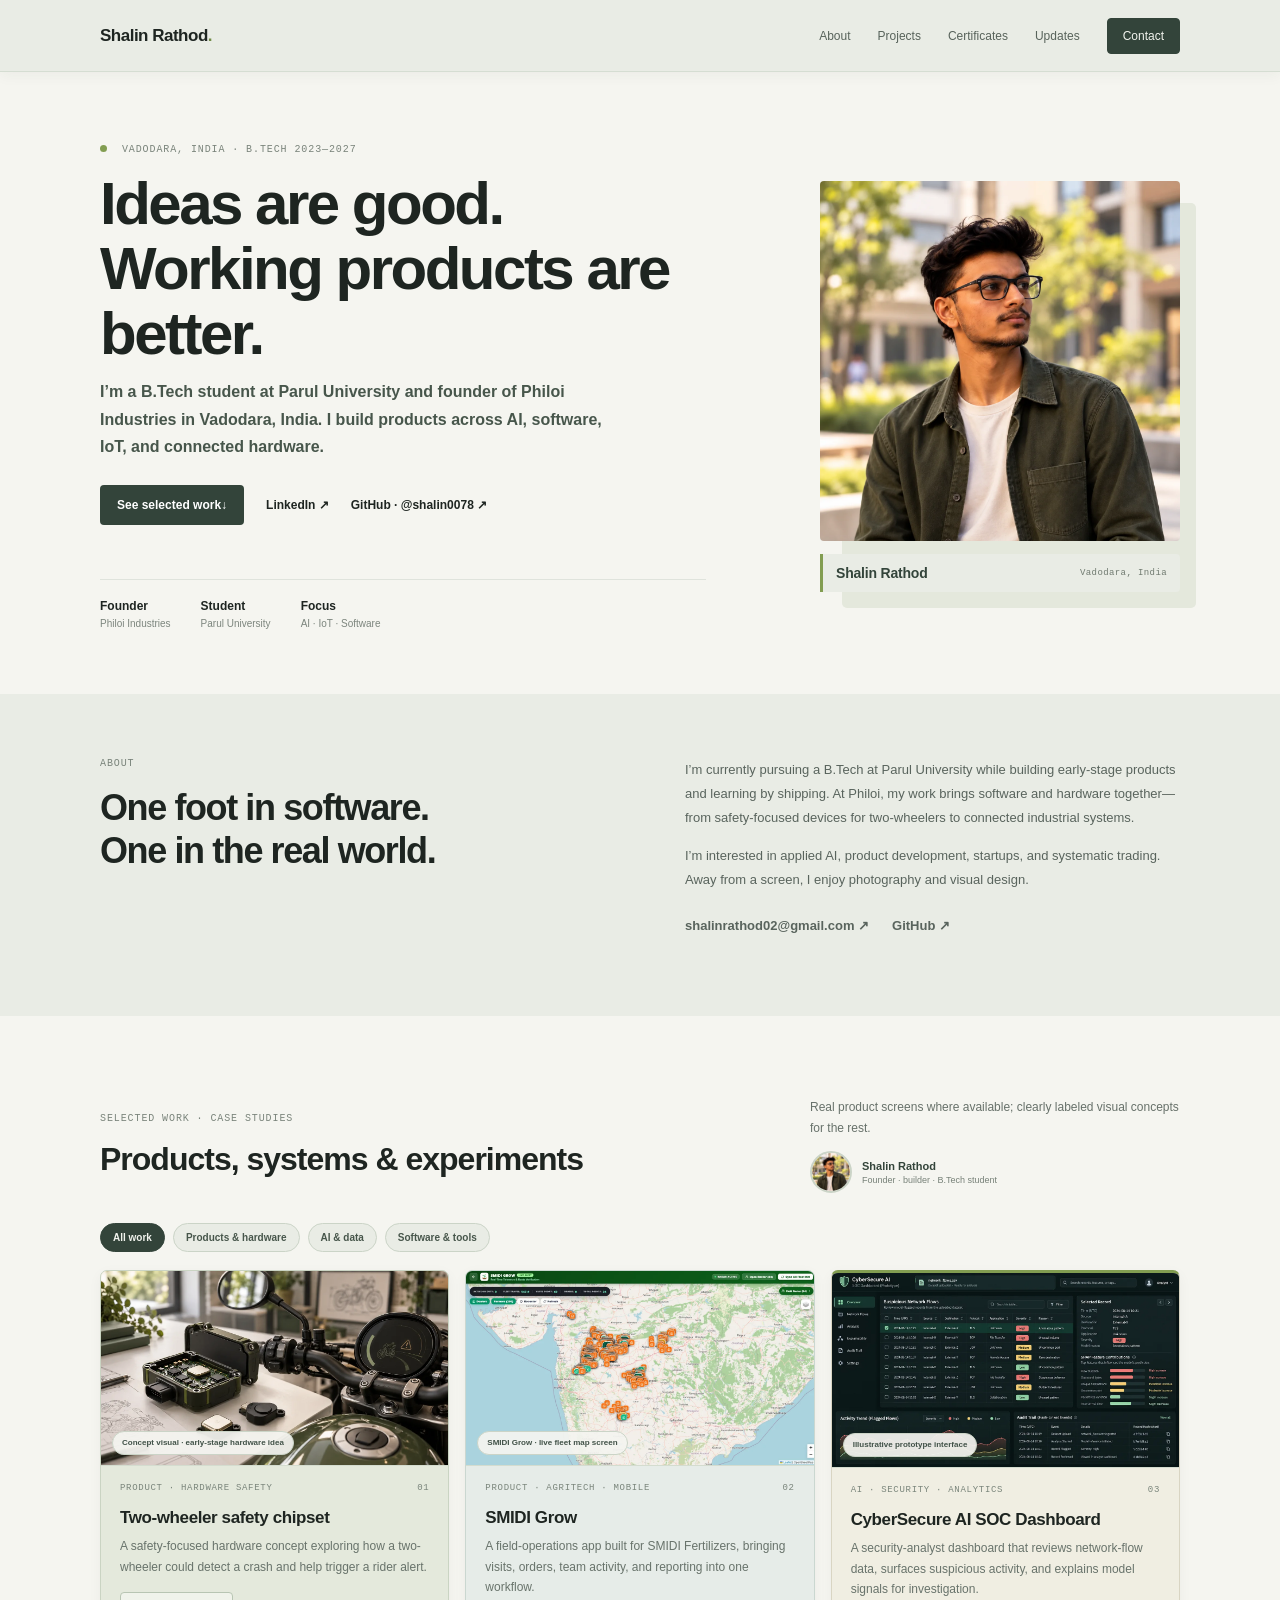
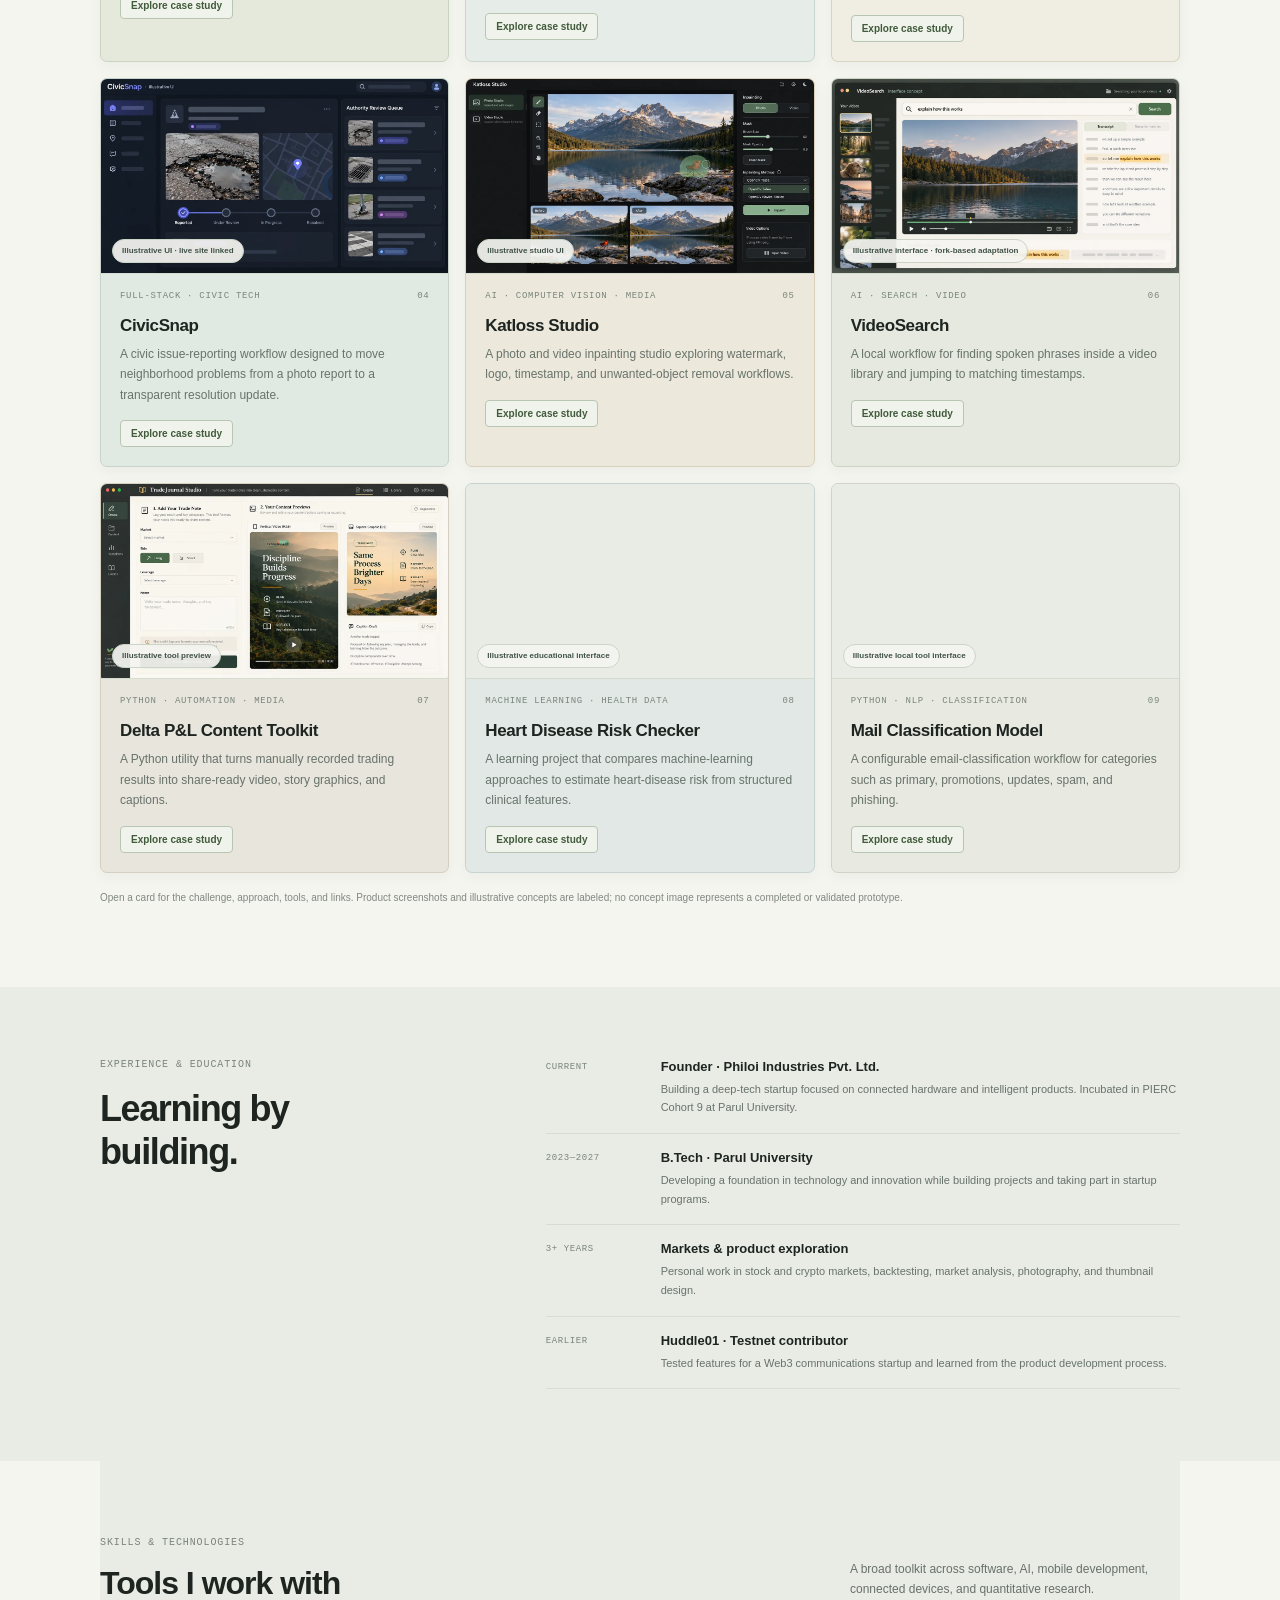
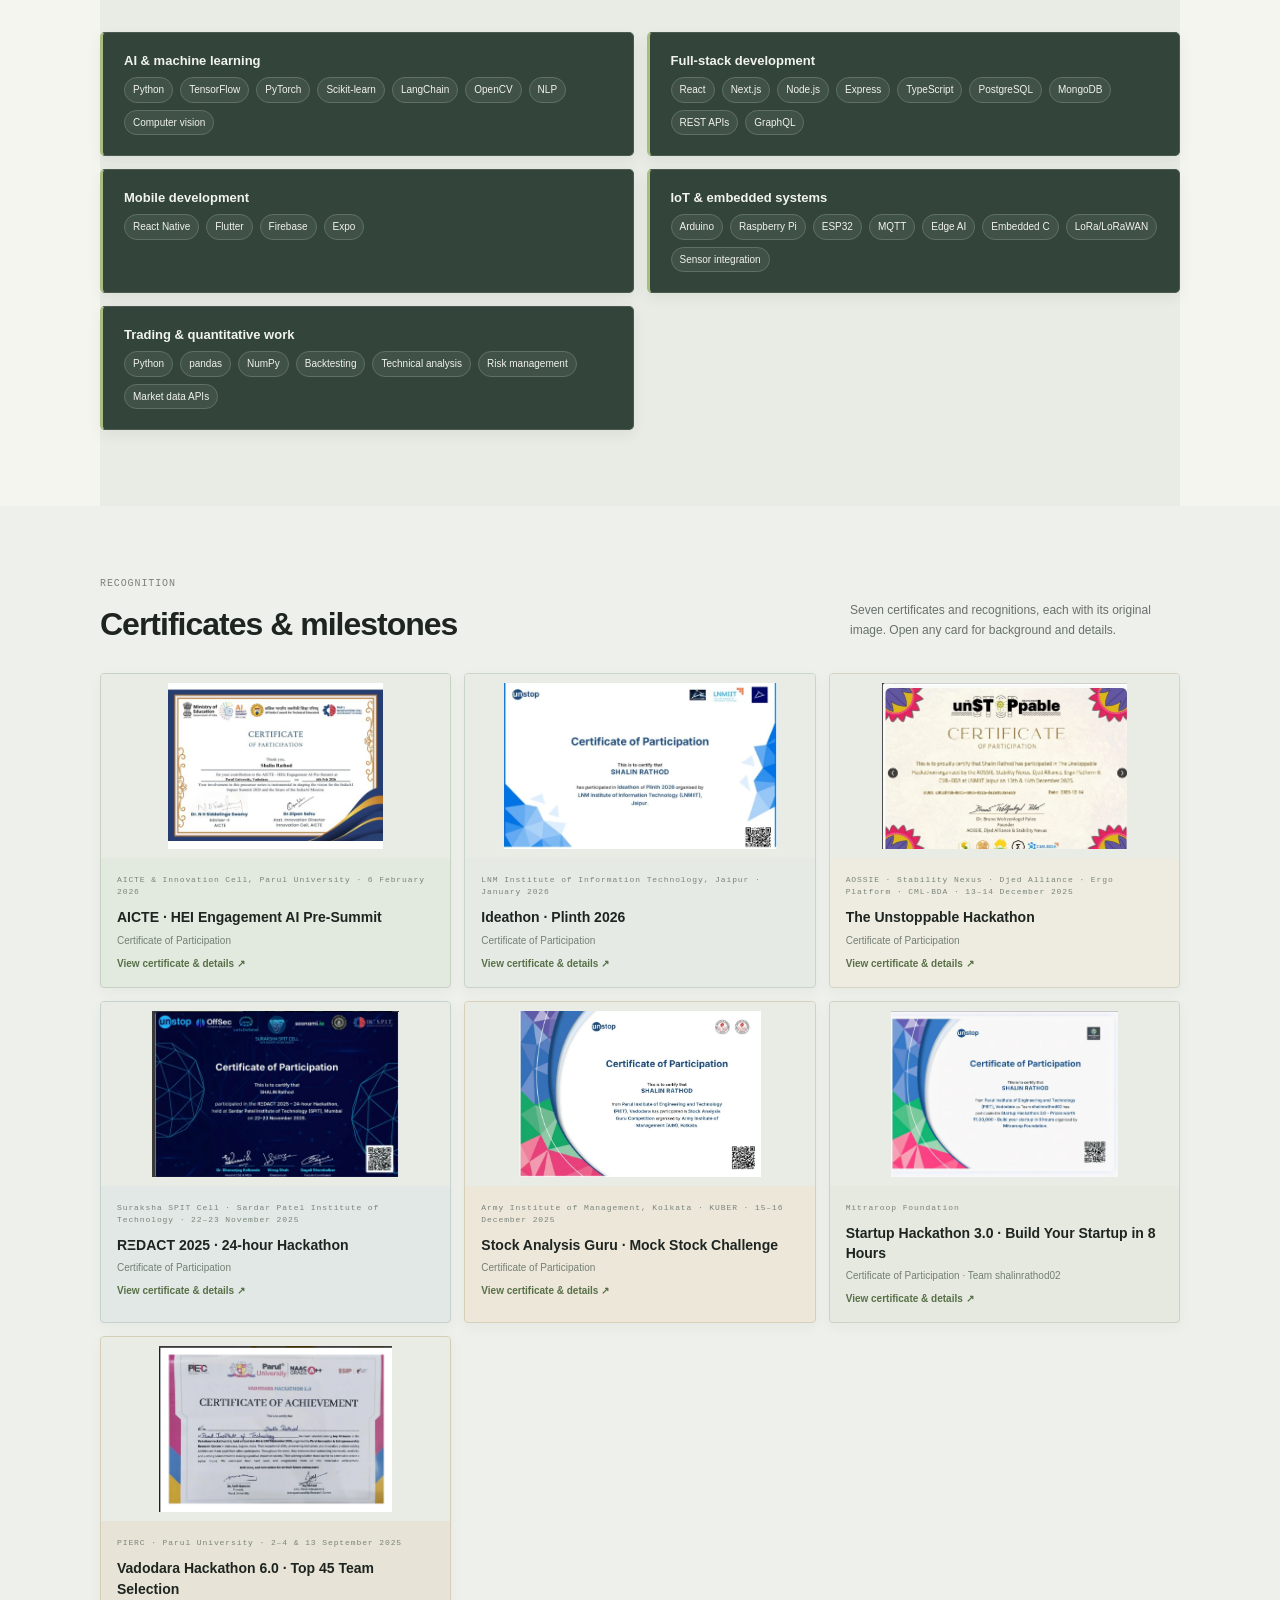
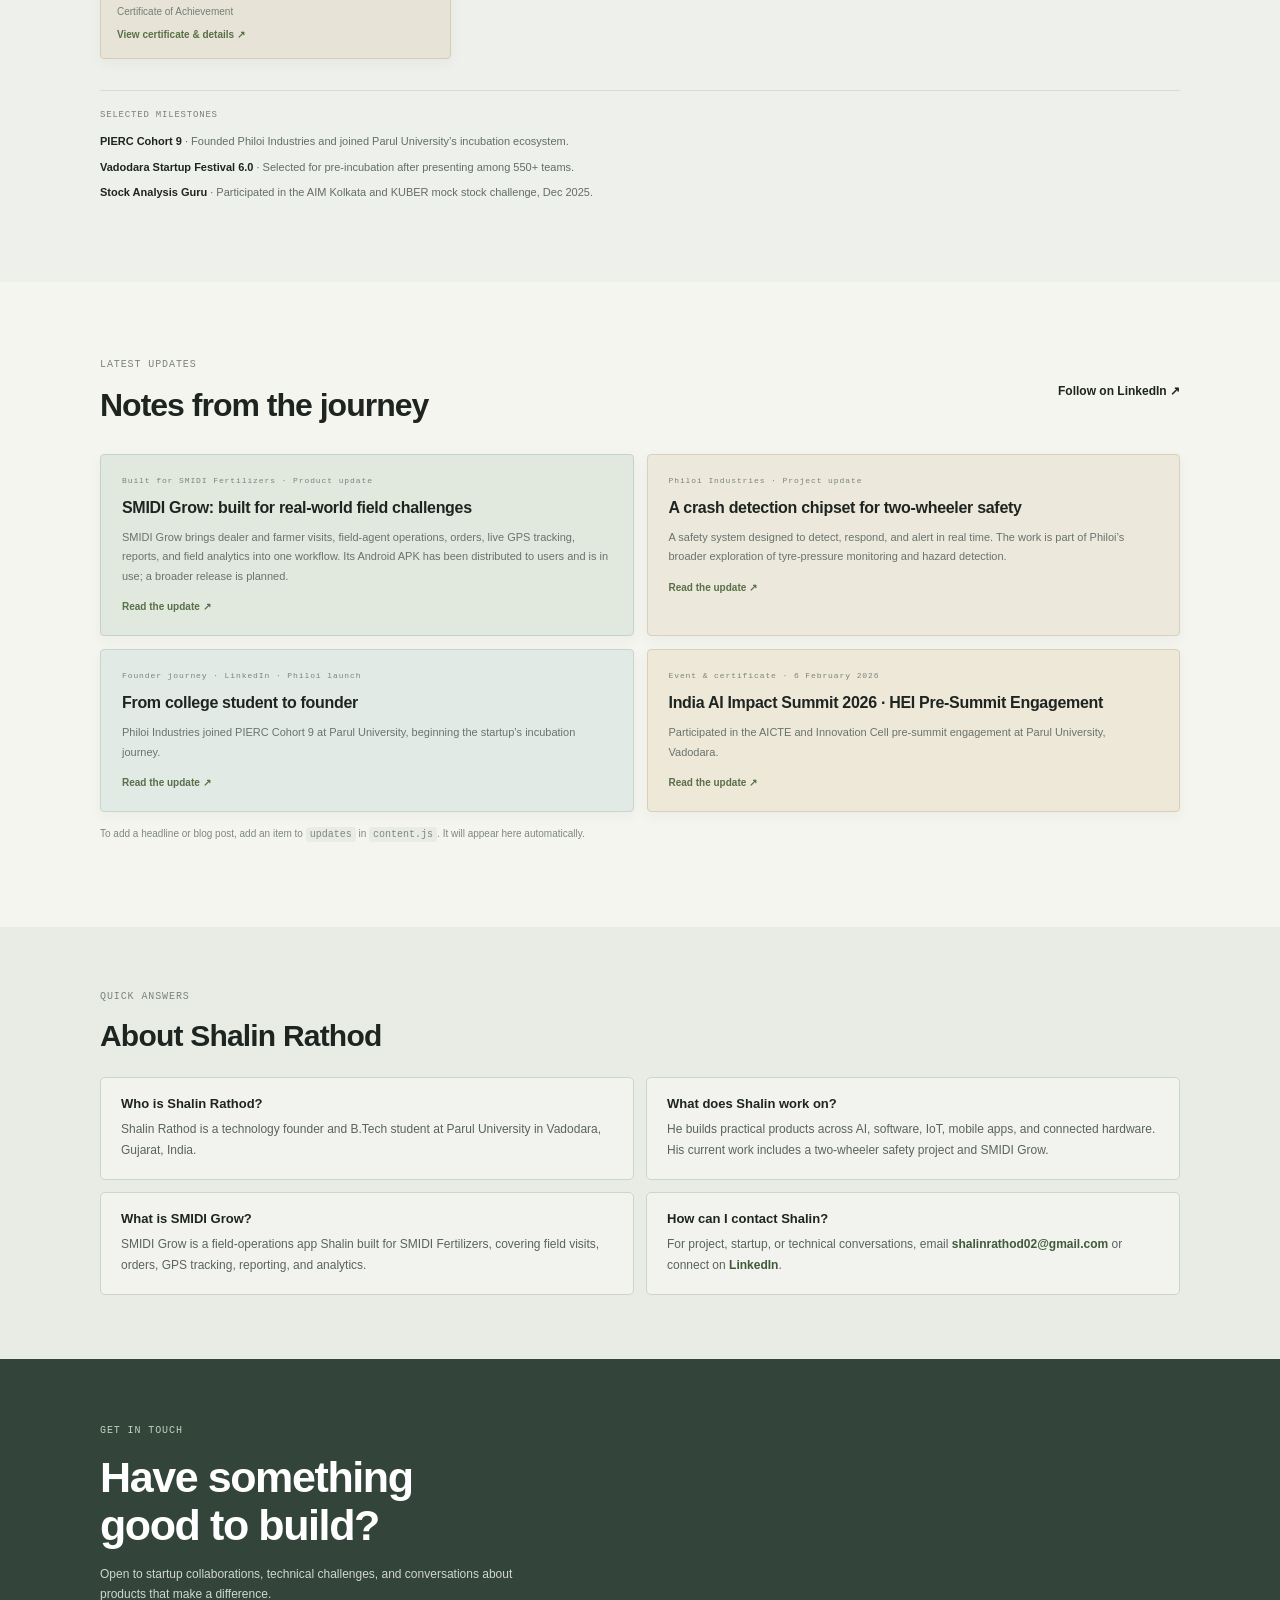
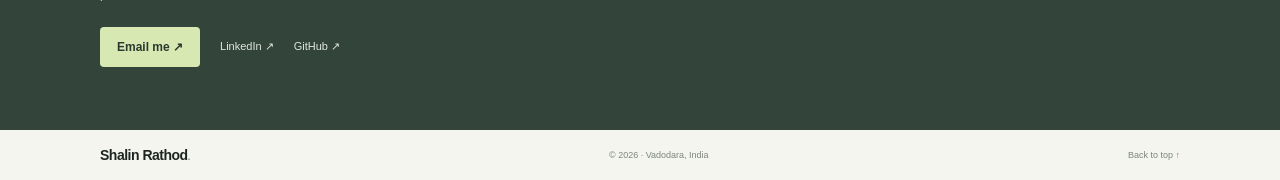
==== commit d31b73ff: "Optimize portfolio images for mobile" ====
--- a/index.html
+++ b/index.html
@@ -57,8 +57,8 @@
       }
     </script>
     <link rel="stylesheet" href="styles.css?v=portfolio-20261023-1" />
-    <script src="content.js?v=portfolio-20261023-1" defer></script>
-    <script src="script.js?v=portfolio-20261023-1" defer></script>
+    <script src="content.js?v=portfolio-20261030-1" defer></script>
+    <script src="script.js?v=portfolio-20261030-1" defer></script>
   </head>
   <body>
     <header class="site-header">
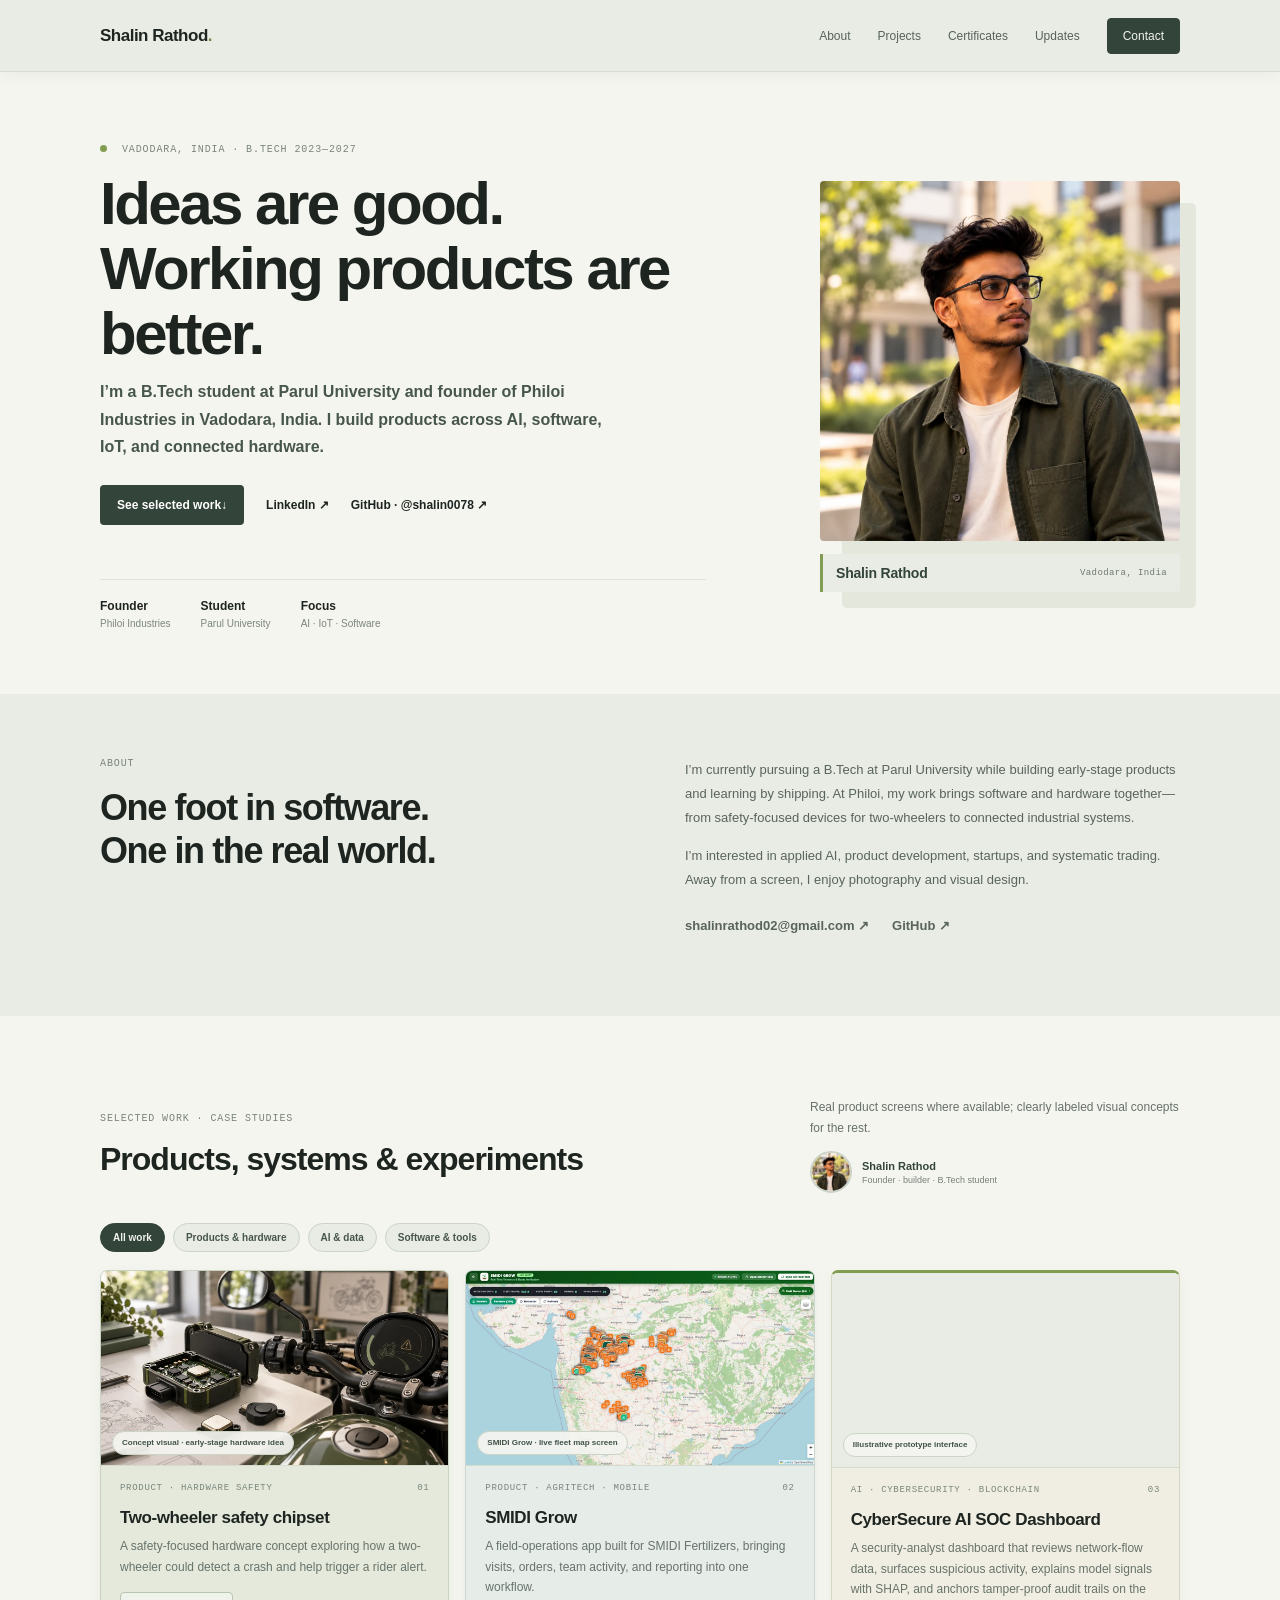
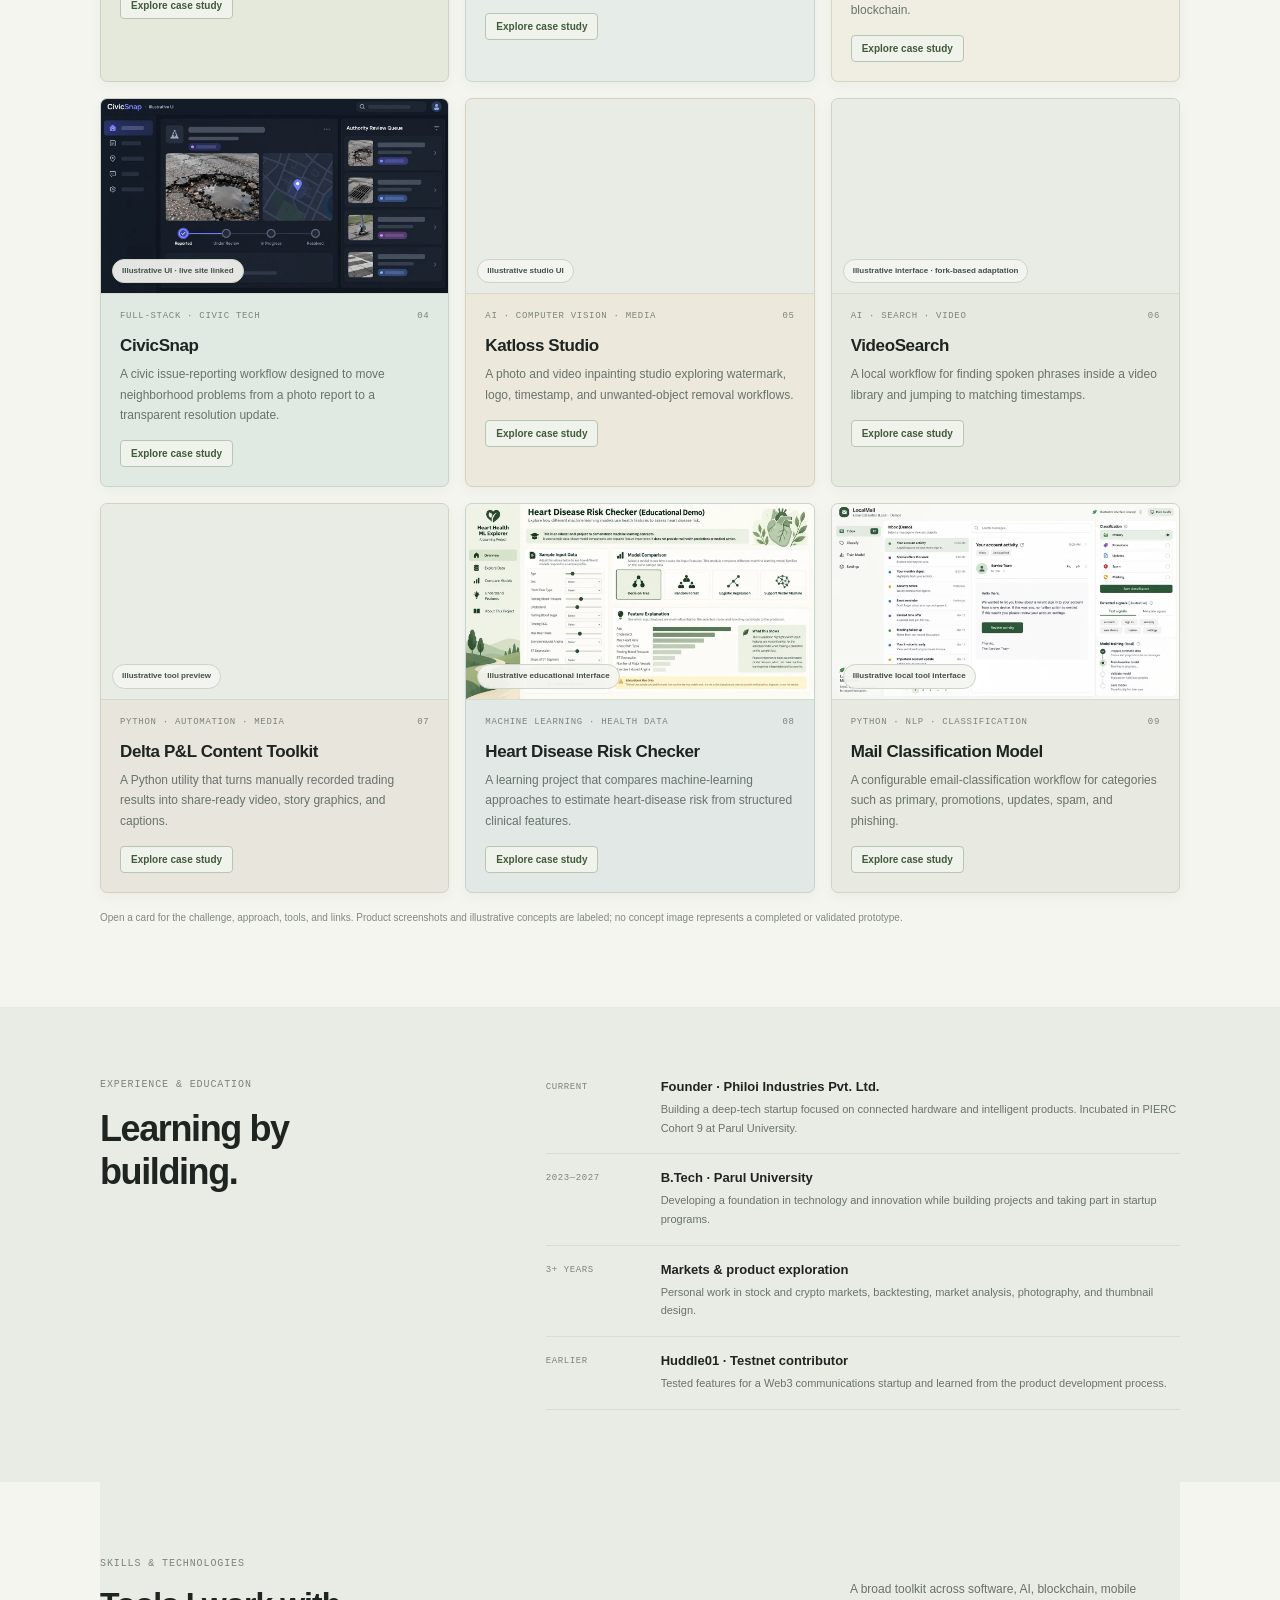
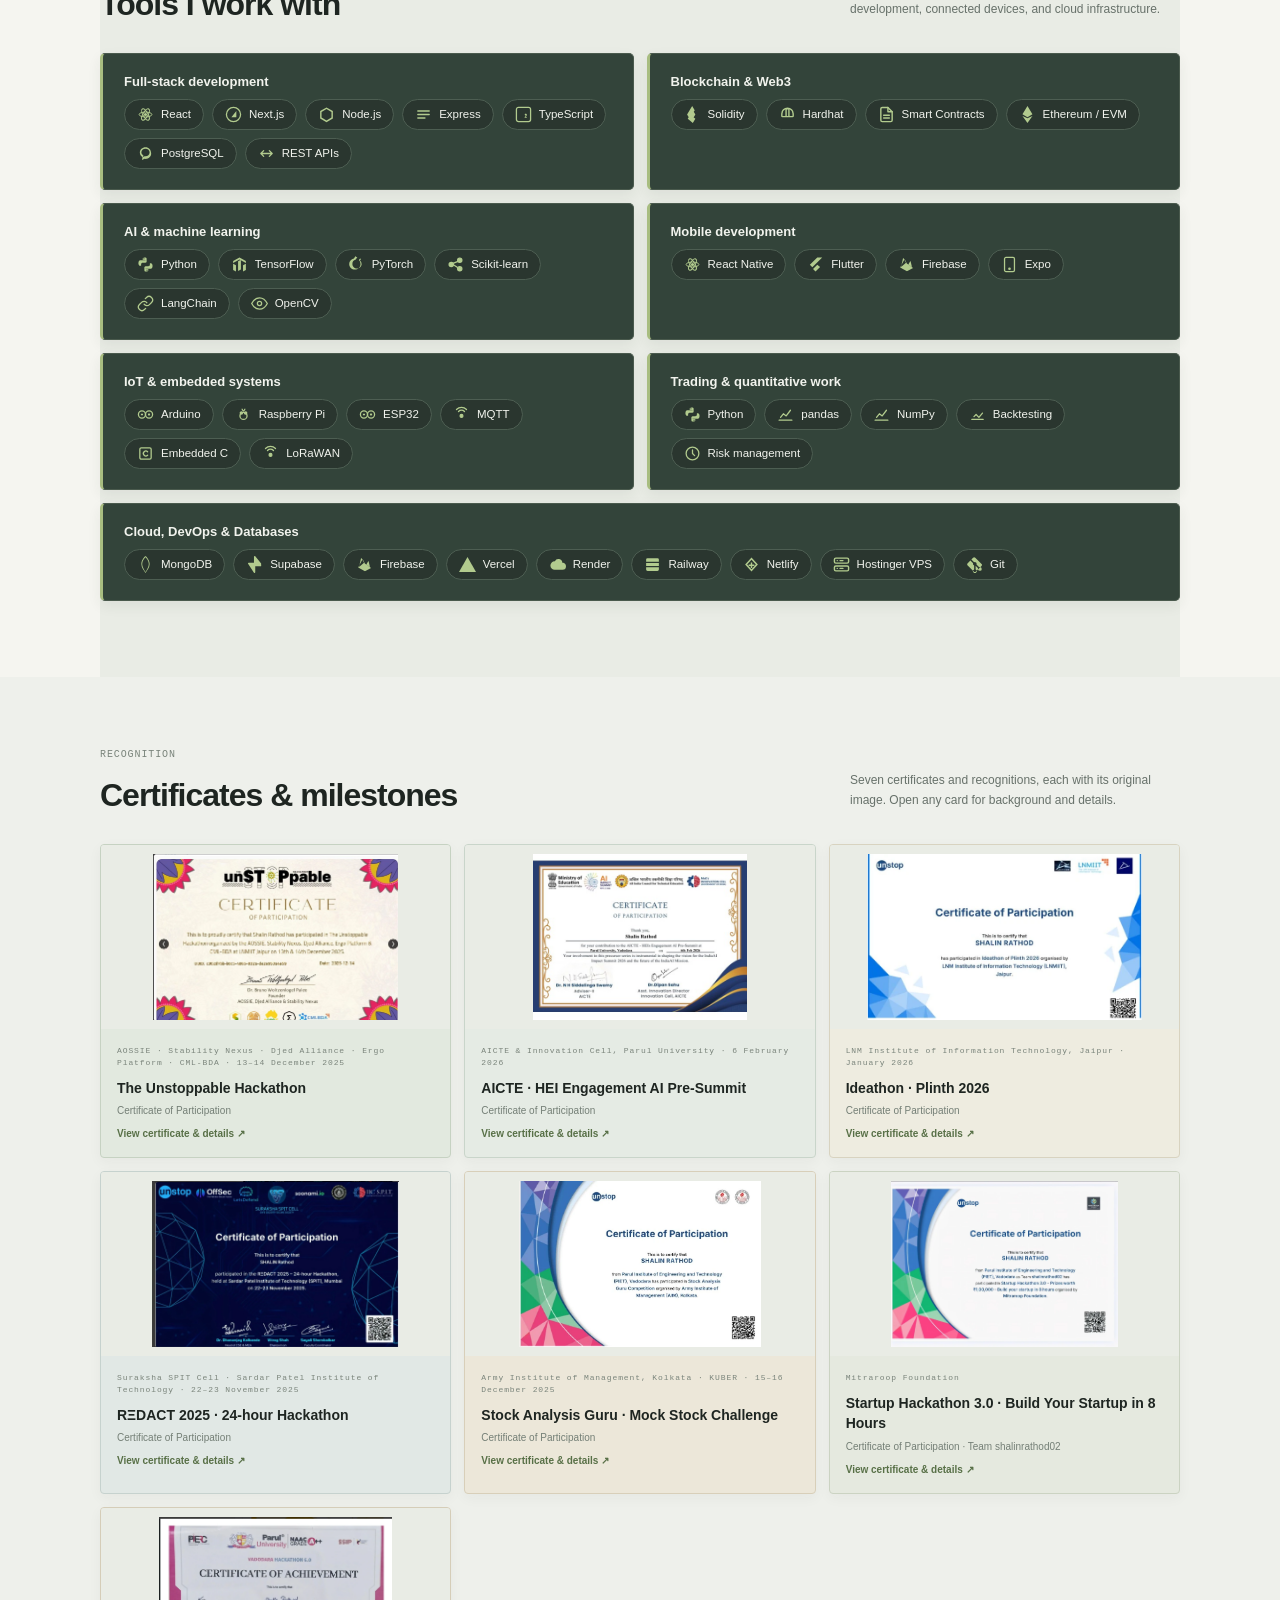
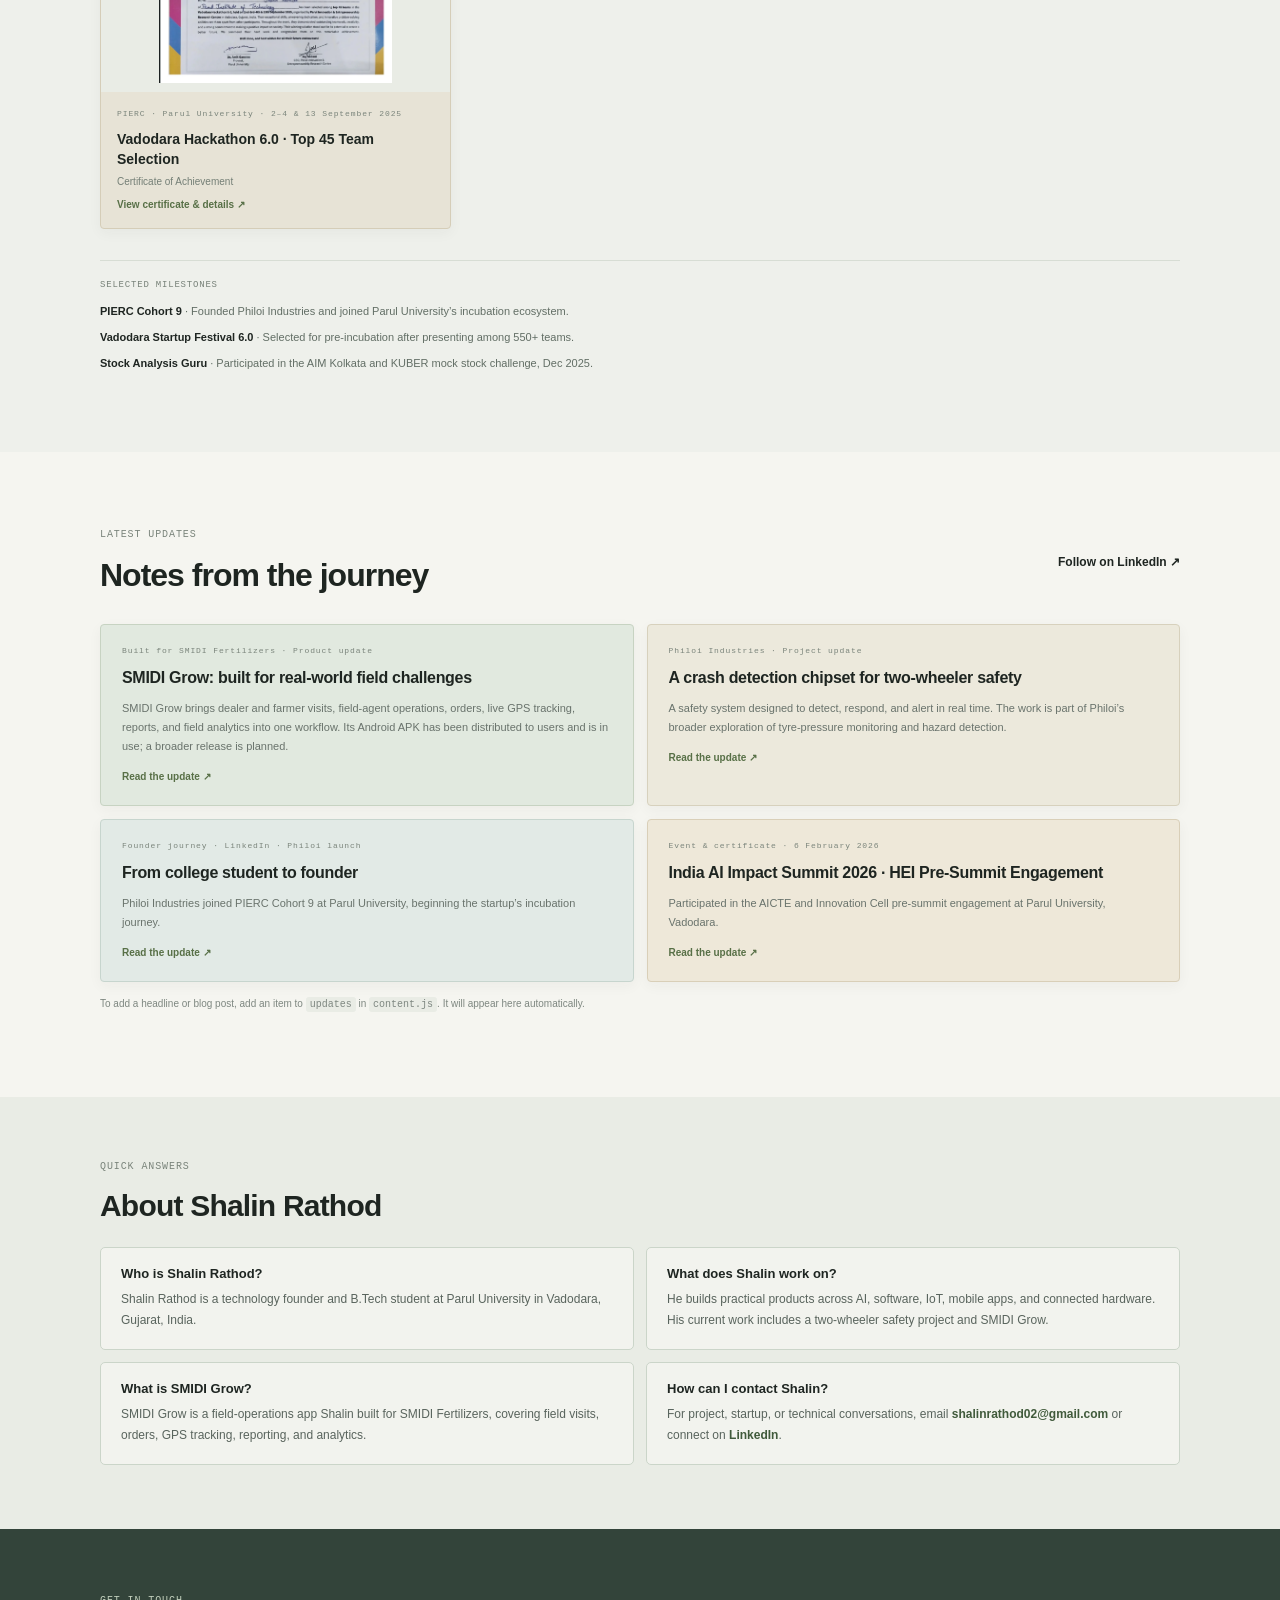
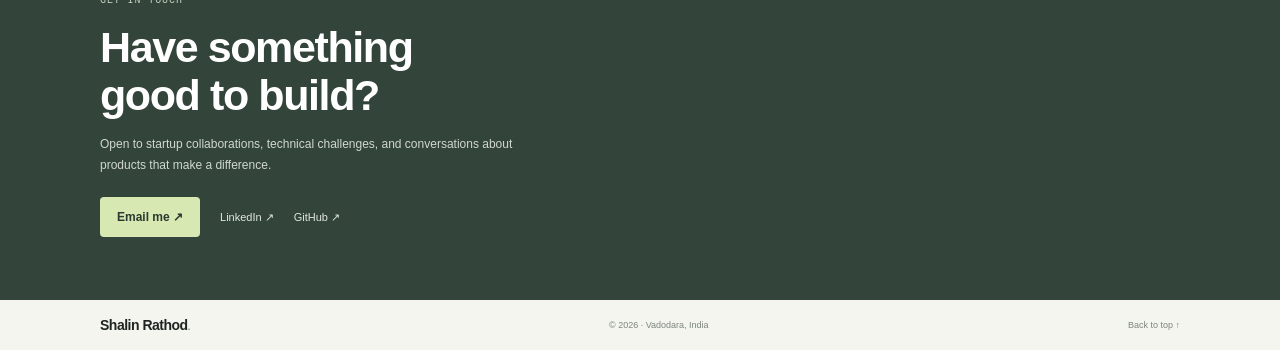
==== commit 7ee5a41f: "feat: add Blockchain and Cloud/DevOps skills, update CyberSecure project, and set Unstoppable Hackat" ====
--- a/index.html
+++ b/index.html
@@ -47,7 +47,7 @@
             "jobTitle": "Founder",
             "description": "Shalin Rathod is a Vadodara-based B.Tech student at Parul University and founder of Philoi Industries. He builds practical products across AI, software, IoT, and connected hardware.",
             "address": { "@type": "PostalAddress", "addressLocality": "Vadodara", "addressRegion": "Gujarat", "addressCountry": "IN" },
-            "knowsAbout": ["Artificial intelligence", "Machine learning", "Full-stack development", "Mobile app development", "Internet of Things", "Embedded systems", "Connected hardware", "Quantitative research"],
+            "knowsAbout": ["Artificial intelligence", "Machine learning", "Full-stack development", "Blockchain development", "Solidity", "Smart contracts", "Cloud infrastructure", "Mobile app development", "Internet of Things", "Embedded systems", "Connected hardware", "Quantitative research"],
             "sameAs": [
               "https://www.linkedin.com/in/shalin-rathod-301400305/",
               "https://github.com/shalin0078"
@@ -56,9 +56,9 @@
         ]
       }
     </script>
-    <link rel="stylesheet" href="styles.css?v=portfolio-20261023-1" />
-    <script src="content.js?v=portfolio-20261030-1" defer></script>
-    <script src="script.js?v=portfolio-20261030-1" defer></script>
+    <link rel="stylesheet" href="styles.css?v=portfolio-20261102-3" />
+    <script src="content.js?v=portfolio-20261102-3" defer></script>
+    <script src="script.js?v=portfolio-20261102-3" defer></script>
   </head>
   <body>
     <header class="site-header">
@@ -108,8 +108,91 @@
         </div>
       </div></section>
 
-      <section class="section wrap skills-section"><div class="section-title"><div><p class="eyebrow">SKILLS & TECHNOLOGIES</p><h2>Tools I work with</h2></div><p>A broad toolkit across software, AI, mobile development, connected devices, and quantitative research.</p></div>
-        <div class="skill-grid"><article><h3>AI & machine learning</h3><p>Python · TensorFlow · PyTorch · Scikit-learn · LangChain · OpenCV · NLP · Computer vision</p></article><article><h3>Full-stack development</h3><p>React · Next.js · Node.js · Express · TypeScript · PostgreSQL · MongoDB · REST APIs · GraphQL</p></article><article><h3>Mobile development</h3><p>React Native · Flutter · Firebase · Expo</p></article><article><h3>IoT & embedded systems</h3><p>Arduino · Raspberry Pi · ESP32 · MQTT · Edge AI · Embedded C · LoRa/LoRaWAN · Sensor integration</p></article><article><h3>Trading & quantitative work</h3><p>Python · pandas · NumPy · Backtesting · Technical analysis · Risk management · Market data APIs</p></article></div>
+      <section class="section wrap skills-section" id="skills"><div class="section-title"><div><p class="eyebrow">SKILLS & TECHNOLOGIES</p><h2>Tools I work with</h2></div><p>A broad toolkit across software, AI, blockchain, mobile development, connected devices, and cloud infrastructure.</p></div>
+        <div class="skill-grid">
+          <article>
+            <h3>Full-stack development</h3>
+            <div class="skill-tags">
+              <span class="skill-tag"><svg viewBox="0 0 24 24" width="17" height="17" fill="currentColor" aria-hidden="true"><circle cx="12" cy="12" r="2.2"/><ellipse cx="12" cy="12" rx="9" ry="3.5" fill="none" stroke="currentColor" stroke-width="1.3"/><ellipse cx="12" cy="12" rx="9" ry="3.5" transform="rotate(60 12 12)" fill="none" stroke="currentColor" stroke-width="1.3"/><ellipse cx="12" cy="12" rx="9" ry="3.5" transform="rotate(120 12 12)" fill="none" stroke="currentColor" stroke-width="1.3"/></svg>React</span>
+              <span class="skill-tag"><svg viewBox="0 0 24 24" width="17" height="17" fill="currentColor" aria-hidden="true"><circle cx="12" cy="12" r="10" fill="none" stroke="currentColor" stroke-width="1.8"/><path d="M9 8v8m0 0l7-9v9"/></svg>Next.js</span>
+              <span class="skill-tag"><svg viewBox="0 0 24 24" width="17" height="17" fill="currentColor" aria-hidden="true"><path d="M12 2l9 5.2v10.4L12 23l-9-5.4V7.2L12 2zm0 2.4L5 8.4v7.8l7 4.2 7-4.2V8.4l-7-4z"/></svg>Node.js</span>
+              <span class="skill-tag"><svg viewBox="0 0 24 24" width="17" height="17" fill="none" stroke="currentColor" stroke-width="2" stroke-linecap="round" aria-hidden="true"><path d="M4 7h16M4 12h16M4 17h10"/></svg>Express</span>
+              <span class="skill-tag"><svg viewBox="0 0 24 24" width="17" height="17" fill="currentColor" aria-hidden="true"><rect x="2" y="2" width="20" height="20" rx="3" fill="none" stroke="currentColor" stroke-width="1.8"/><path d="M6 8h6m-3 0v9m4.5-5.5c.8-.8 2.2-.8 3 0s0 2-.8 2.5-2.2 1-2.2 2.5h3.5"/></svg>TypeScript</span>
+              <span class="skill-tag"><svg viewBox="0 0 24 24" width="17" height="17" fill="currentColor" aria-hidden="true"><path d="M12 3C7.5 3 4 6.2 4 10.5c0 2.8 1.5 5.2 3.8 6.5l-.8 4 3.8-1.5c.4.1.8.1 1.2.1 4.5 0 8-3.2 8-7.6C20 6.2 16.5 3 12 3zm0 2.2c3.4 0 5.8 2.3 5.8 5.4 0 3.3-2.6 5.4-5.8 5.4-.4 0-.8 0-1.2-.1l-2.2.9.4-2.3c-1.7-1-2.8-2.5-2.8-4 0-3 2.4-5.3 5.8-5.3z"/></svg>PostgreSQL</span>
+              <span class="skill-tag"><svg viewBox="0 0 24 24" width="17" height="17" fill="none" stroke="currentColor" stroke-width="1.8" stroke-linecap="round" stroke-linejoin="round" aria-hidden="true"><path d="M4 12h16m-4-4l4 4-4 4M8 8l-4 4 4 4"/></svg>REST APIs</span>
+            </div>
+          </article>
+
+          <article>
+            <h3>Blockchain & Web3</h3>
+            <div class="skill-tags">
+              <span class="skill-tag"><svg viewBox="0 0 24 24" width="17" height="17" fill="currentColor" aria-hidden="true"><path d="M11.54 0L4.35 12.02l3.6 6.01 7.18-12.02L11.54 0zm.92 5.97l-3.6 6.01 3.6 6.01 3.6-6.01-3.6-6.01zm-3.6 6.05l-3.6 6.01 7.19 5.97 3.59-6.01-7.18-5.97z"/></svg>Solidity</span>
+              <span class="skill-tag"><svg viewBox="0 0 24 24" width="17" height="17" fill="currentColor" aria-hidden="true"><path d="M12 2a9 9 0 0 0-9 9v3a2 2 0 0 0 2 2h14a2 2 0 0 0 2-2v-3a9 9 0 0 0-9-9zm-1 3.1a7 7 0 0 1 2 0v8.9h-2V5.1zM5 11a7 7 0 0 1 4-6.3v9.3H5V11zm14 3h-4V4.7A7 7 0 0 1 19 11v3z"/></svg>Hardhat</span>
+              <span class="skill-tag"><svg viewBox="0 0 24 24" width="17" height="17" fill="none" stroke="currentColor" stroke-width="2" stroke-linecap="round" stroke-linejoin="round" aria-hidden="true"><path d="M14 2H6a2 2 0 0 0-2 2v16a2 2 0 0 0 2 2h12a2 2 0 0 0 2-2V8z"/><polyline points="14 2 14 8 20 8"/><line x1="16" y1="13" x2="8" y2="13"/><line x1="16" y1="17" x2="8" y2="17"/></svg>Smart Contracts</span>
+              <span class="skill-tag"><svg viewBox="0 0 24 24" width="17" height="17" fill="currentColor" aria-hidden="true"><path d="M11.944 0L11.758.63v15.083l.186.185 7.054-4.17L11.944 0zm0 0L4.89 11.728l7.054 4.17V0zM11.944 17.155l-.105.127v6.376l.105.306 7.06-9.923-7.06 3.114zm0 0l-7.06-3.114 7.06 9.923v-6.809zM11.944 15.912l7.054-4.17-7.054-3.208v7.378zm0 0V8.534l-7.054 3.208 7.054 4.17z"/></svg>Ethereum / EVM</span>
+            </div>
+          </article>
+
+          <article>
+            <h3>AI & machine learning</h3>
+            <div class="skill-tags">
+              <span class="skill-tag"><svg viewBox="0 0 24 24" width="17" height="17" fill="currentColor" aria-hidden="true"><path d="M11.9 2c-4 0-3.8 1.7-3.8 1.7v1.8h3.9v.6H4.8S2 5.8 2 9.9s2.4 4 2.4 4h1.4v-2c0-2.3 2-2.3 2-2.3h3.9c1.9 0 1.9-1.8 1.9-1.8V4c0-2-1.7-2-1.7-2zm-2.1 1.2a.8.8 0 1 1 0 1.6.8.8 0 0 1 0-1.6zm2.3 18.8c4 0 3.8-1.7 3.8-1.7v-1.8H12v-.6h7.2s2.8.3 2.8-3.8-2.4-4-2.4-4h-1.4v2c0 2.3-2 2.3-2 2.3h-3.9c-1.9 0-1.9 1.8-1.9 1.8V20c0 2 1.7 2 1.7 2zm2.1-1.2a.8.8 0 1 1 0-1.6.8.8 0 0 1 0 1.6z"/></svg>Python</span>
+              <span class="skill-tag"><svg viewBox="0 0 24 24" width="17" height="17" fill="currentColor" aria-hidden="true"><path d="M12 2L3 7v3l9-5 9 5V7l-9-5zm-9 9l4 2.2V22L3 19.8V11zm18 0l-4 2.2V22l4-2.2V11zM10 7.5v13.7l4-2.2V5.3L10 7.5z"/></svg>TensorFlow</span>
+              <span class="skill-tag"><svg viewBox="0 0 24 24" width="17" height="17" fill="currentColor" aria-hidden="true"><path d="M13.5 2.5a.8.8 0 0 0-1.1.2L11 4.9a6.5 6.5 0 0 0-4.8 6.3c0 3.6 2.9 6.5 6.5 6.5s6.5-2.9 6.5-6.5a6.4 6.4 0 0 0-2.3-4.9l1.1-1.4a.8.8 0 0 0-.2-1.1.8.8 0 0 0-1.1.2l-1.3 1.7a7.9 7.9 0 0 1 2.3 5.5c0 4.4-3.6 8-8 8s-8-3.6-8-8c0-3.9 2.8-7.1 6.6-7.8l1.7-2.2a.8.8 0 0 0-.2-1.1z"/></svg>PyTorch</span>
+              <span class="skill-tag"><svg viewBox="0 0 24 24" width="17" height="17" fill="none" stroke="currentColor" stroke-width="1.8" aria-hidden="true"><circle cx="6" cy="12" r="3" fill="currentColor"/><circle cx="18" cy="6" r="3" fill="currentColor"/><circle cx="18" cy="18" r="3" fill="currentColor"/><path d="M8.5 10.5L15.5 7.5m-7 4.5l7 4.5"/></svg>Scikit-learn</span>
+              <span class="skill-tag"><svg viewBox="0 0 24 24" width="17" height="17" fill="none" stroke="currentColor" stroke-width="1.8" stroke-linecap="round" aria-hidden="true"><path d="M10 13a5 5 0 0 0 7.54.54l3-3a5 5 0 0 0-7.07-7.07l-1.72 1.71"/><path d="M14 11a5 5 0 0 0-7.54-.54l-3 3a5 5 0 0 0 7.07 7.07l1.71-1.71"/></svg>LangChain</span>
+              <span class="skill-tag"><svg viewBox="0 0 24 24" width="17" height="17" fill="none" stroke="currentColor" stroke-width="1.8" aria-hidden="true"><path d="M1 12s4-8 11-8 11 8 11 8-4 8-11 8-11-8-11-8z"/><circle cx="12" cy="12" r="3"/></svg>OpenCV</span>
+            </div>
+          </article>
+
+          <article>
+            <h3>Mobile development</h3>
+            <div class="skill-tags">
+              <span class="skill-tag"><svg viewBox="0 0 24 24" width="17" height="17" fill="currentColor" aria-hidden="true"><circle cx="12" cy="12" r="2.2"/><ellipse cx="12" cy="12" rx="9" ry="3.5" fill="none" stroke="currentColor" stroke-width="1.3"/><ellipse cx="12" cy="12" rx="9" ry="3.5" transform="rotate(60 12 12)" fill="none" stroke="currentColor" stroke-width="1.3"/><ellipse cx="12" cy="12" rx="9" ry="3.5" transform="rotate(120 12 12)" fill="none" stroke="currentColor" stroke-width="1.3"/></svg>React Native</span>
+              <span class="skill-tag"><svg viewBox="0 0 24 24" width="17" height="17" fill="currentColor" aria-hidden="true"><path d="M14.5 2L4 12.5l3.5 3.5L21.5 2h-7zm0 10.5L8.5 18.5 12 22l6.5-6.5-4-3z"/></svg>Flutter</span>
+              <span class="skill-tag"><svg viewBox="0 0 24 24" width="17" height="17" fill="currentColor" aria-hidden="true"><path d="M4.3 15.4L7 3.5c.1-.4.6-.5.9-.2l3.4 6.3-7 5.8zm15.4 0L17.9 7.8c-.1-.4-.6-.5-.9-.2l-2.4 4.5 5.1 3.3zM12.5 10.5l-2.7-5.1c-.2-.4-.8-.4-1 0L3.1 16.3l8.9 5c.4.2.9.2 1.3 0l8-4.5-8.8-6.3z"/></svg>Firebase</span>
+              <span class="skill-tag"><svg viewBox="0 0 24 24" width="17" height="17" fill="none" stroke="currentColor" stroke-width="1.8" stroke-linecap="round" aria-hidden="true"><rect x="5" y="2" width="14" height="20" rx="2"/><circle cx="12" cy="18" r="1"/></svg>Expo</span>
+            </div>
+          </article>
+
+          <article>
+            <h3>IoT & embedded systems</h3>
+            <div class="skill-tags">
+              <span class="skill-tag"><svg viewBox="0 0 24 24" width="17" height="17" fill="none" stroke="currentColor" stroke-width="1.8" aria-hidden="true"><circle cx="7" cy="12" r="5"/><circle cx="17" cy="12" r="5"/><path d="M5.5 12h3M15.5 12h3m-1.5-1.5v3"/></svg>Arduino</span>
+              <span class="skill-tag"><svg viewBox="0 0 24 24" width="17" height="17" fill="currentColor" aria-hidden="true"><circle cx="12" cy="14" r="5" fill="none" stroke="currentColor" stroke-width="1.8"/><circle cx="9" cy="10" r="2.5"/><circle cx="15" cy="10" r="2.5"/><path d="M10 4c0 2 2 3 2 3s2-1 2-3" fill="none" stroke="currentColor" stroke-width="1.8"/></svg>Raspberry Pi</span>
+              <span class="skill-tag"><svg viewBox="0 0 24 24" width="17" height="17" fill="none" stroke="currentColor" stroke-width="1.8" aria-hidden="true"><circle cx="7" cy="12" r="5"/><circle cx="17" cy="12" r="5"/><path d="M5.5 12h3M15.5 12h3m-1.5-1.5v3"/></svg>ESP32</span>
+              <span class="skill-tag"><svg viewBox="0 0 24 24" width="17" height="17" fill="none" stroke="currentColor" stroke-width="1.8" stroke-linecap="round" aria-hidden="true"><path d="M4.93 4.93a10 10 0 0 1 14.14 0m-11.31 2.83a6 6 0 0 1 8.48 0"/><circle cx="12" cy="14" r="2" fill="currentColor"/></svg>MQTT</span>
+              <span class="skill-tag"><svg viewBox="0 0 24 24" width="17" height="17" fill="none" stroke="currentColor" stroke-width="1.8" stroke-linecap="round" aria-hidden="true"><rect x="4" y="4" width="16" height="16" rx="2"/><path d="M15 9.5a3.5 3.5 0 1 0 0 5"/></svg>Embedded C</span>
+              <span class="skill-tag"><svg viewBox="0 0 24 24" width="17" height="17" fill="none" stroke="currentColor" stroke-width="1.8" stroke-linecap="round" aria-hidden="true"><path d="M4.93 4.93a10 10 0 0 1 14.14 0m-11.31 2.83a6 6 0 0 1 8.48 0"/><circle cx="12" cy="14" r="2" fill="currentColor"/></svg>LoRaWAN</span>
+            </div>
+          </article>
+
+          <article>
+            <h3>Trading & quantitative work</h3>
+            <div class="skill-tags">
+              <span class="skill-tag"><svg viewBox="0 0 24 24" width="17" height="17" fill="currentColor" aria-hidden="true"><path d="M11.9 2c-4 0-3.8 1.7-3.8 1.7v1.8h3.9v.6H4.8S2 5.8 2 9.9s2.4 4 2.4 4h1.4v-2c0-2.3 2-2.3 2-2.3h3.9c1.9 0 1.9-1.8 1.9-1.8V4c0-2-1.7-2-1.7-2zm-2.1 1.2a.8.8 0 1 1 0 1.6.8.8 0 0 1 0-1.6zm2.3 18.8c4 0 3.8-1.7 3.8-1.7v-1.8H12v-.6h7.2s2.8.3 2.8-3.8-2.4-4-2.4-4h-1.4v2c0 2.3-2 2.3-2 2.3h-3.9c-1.9 0-1.9 1.8-1.9 1.8V20c0 2 1.7 2 1.7 2zm2.1-1.2a.8.8 0 1 1 0-1.6.8.8 0 0 1 0 1.6z"/></svg>Python</span>
+              <span class="skill-tag"><svg viewBox="0 0 24 24" width="17" height="17" fill="none" stroke="currentColor" stroke-width="1.8" stroke-linecap="round" stroke-linejoin="round" aria-hidden="true"><path d="M3 20h18M5 16l4-5 4 3 6-8"/></svg>pandas</span>
+              <span class="skill-tag"><svg viewBox="0 0 24 24" width="17" height="17" fill="none" stroke="currentColor" stroke-width="1.8" stroke-linecap="round" stroke-linejoin="round" aria-hidden="true"><path d="M3 20h18M5 16l4-5 4 3 6-8"/></svg>NumPy</span>
+              <span class="skill-tag"><svg viewBox="0 0 24 24" width="17" height="17" fill="none" stroke="currentColor" stroke-width="1.8" stroke-linecap="round" stroke-linejoin="round" aria-hidden="true"><path d="M4 19h16M7 15l3-3 4 4 5-6"/></svg>Backtesting</span>
+              <span class="skill-tag"><svg viewBox="0 0 24 24" width="17" height="17" fill="none" stroke="currentColor" stroke-width="1.8" stroke-linecap="round" stroke-linejoin="round" aria-hidden="true"><circle cx="12" cy="12" r="9"/><path d="M12 7v5l3 3"/></svg>Risk management</span>
+            </div>
+          </article>
+
+          <article class="skill-card-wide">
+            <h3>Cloud, DevOps & Databases</h3>
+            <div class="skill-tags">
+              <span class="skill-tag"><svg viewBox="0 0 24 24" width="17" height="17" fill="currentColor" aria-hidden="true"><path d="M12.001 0s-5.83 4.606-5.83 11.233c0 4.708 3.25 8.647 5.83 12.767 2.58-4.12 5.83-8.059 5.83-12.767C17.831 4.606 12.001 0 12.001 0zm.314 22.1c-.198.24-.43.24-.628 0-1.782-3.364-4.385-6.812-4.385-10.867 0-4.34 3.39-8.026 4.7-9.526 1.31 1.5 4.7 5.186 4.7 9.526 0 4.055-2.603 7.503-4.387 10.867z"/></svg>MongoDB</span>
+              <span class="skill-tag"><svg viewBox="0 0 24 24" width="17" height="17" fill="currentColor" aria-hidden="true"><path d="M21.362 10.741L13.088.525C12.464-.236 11.25.204 11.25 1.178v8.324H3.725c-.768 0-1.222.863-.78 1.498l8.274 12.475c.624.94 1.838.5 1.838-.624v-8.307h7.525c.768 0 1.222-.863.78-1.498z"/></svg>Supabase</span>
+              <span class="skill-tag"><svg viewBox="0 0 24 24" width="17" height="17" fill="currentColor" aria-hidden="true"><path d="M4.3 15.4L7 3.5c.1-.4.6-.5.9-.2l3.4 6.3-7 5.8zm15.4 0L17.9 7.8c-.1-.4-.6-.5-.9-.2l-2.4 4.5 5.1 3.3zM12.5 10.5l-2.7-5.1c-.2-.4-.8-.4-1 0L3.1 16.3l8.9 5c.4.2.9.2 1.3 0l8-4.5-8.8-6.3z"/></svg>Firebase</span>
+              <span class="skill-tag"><svg viewBox="0 0 24 24" width="17" height="17" fill="currentColor" aria-hidden="true"><path d="M24 22.525H0l12-21.05 12 21.05z"/></svg>Vercel</span>
+              <span class="skill-tag"><svg viewBox="0 0 24 24" width="17" height="17" fill="currentColor" aria-hidden="true"><path d="M18.8 9.5a5.5 5.5 0 0 0-10.5-2A6 6 0 0 0 2 13.5a6 6 0 0 0 6 6h11a5 5 0 0 0 5-5c0-2.3-1.6-4.3-3.8-4.8l-1.4-.2z"/></svg>Render</span>
+              <span class="skill-tag"><svg viewBox="0 0 24 24" width="17" height="17" fill="currentColor" aria-hidden="true"><path d="M3 5a2 2 0 0 1 2-2h14a2 2 0 0 1 2 2v3H3V5zm0 5h18v4H3v-4zm0 6h18v3a2 2 0 0 1-2 2H5a2 2 0 0 1-2-2v-3z"/></svg>Railway</span>
+              <span class="skill-tag"><svg viewBox="0 0 24 24" width="17" height="17" fill="currentColor" aria-hidden="true"><path d="M12 2L3 12l9 10 9-10-9-10zm0 3.3L18.1 12 12 18.7 5.9 12 12 5.3zm-1 3.7v3h-3v2h3v3h2v-3h3v-2h-3V9h-2z"/></svg>Netlify</span>
+              <span class="skill-tag"><svg viewBox="0 0 24 24" width="17" height="17" fill="none" stroke="currentColor" stroke-width="2" stroke-linecap="round" stroke-linejoin="round" aria-hidden="true"><rect x="2" y="3" width="20" height="7" rx="2"/><rect x="2" y="14" width="20" height="7" rx="2"/><line x1="6" y1="6.5" x2="6.01" y2="6.5"/><line x1="6" y1="17.5" x2="6.01" y2="17.5"/><line x1="10" y1="6.5" x2="14" y2="6.5"/><line x1="10" y1="17.5" x2="14" y2="17.5"/></svg>Hostinger VPS</span>
+              <span class="skill-tag"><svg viewBox="0 0 24 24" width="17" height="17" fill="currentColor" aria-hidden="true"><path d="M21.6 10.9L13.1 2.4a2.2 2.2 0 0 0-3.1 0L7.6 4.8l3.9 3.9a2.6 2.6 0 0 1 3.3 3.3l3.8 3.8a2.6 2.6 0 1 1-1.5 1.5l-3.5-3.5v5.3a2.6 2.6 0 1 1-2.1 0v-5.6a2.6 2.6 0 0 1-1.4-3.4L6.2 6.5 2.4 10.3a2.2 2.2 0 0 0 0 3.1l8.5 8.5a2.2 2.2 0 0 0 3.1 0l7.6-7.6a2.2 2.2 0 0 0 0-3.4z"/></svg>Git</span>
+            </div>
+          </article>
+        </div>
       </section>
 
       <section class="recognition-section" id="recognition"><div class="wrap section">
--- a/styles.css
+++ b/styles.css
@@ -97,8 +97,12 @@
 .project-links{gap:9px}
 .project-links a{display:inline-flex;align-items:center;padding:9px 11px;border:1px solid #b8c5b3;border-radius:4px;background:#f0f3eb;color:#405a3b;line-height:1.3}
 .project-links a:hover{transform:translateY(-1px);background:#33443a;color:#f1f3ed}
-.skill-grid .skill-tags{display:flex;flex-wrap:wrap;gap:7px}
-.skill-grid .skill-tag{display:inline-flex;align-items:center;padding:5px 8px;border:1px solid #607064;border-radius:999px;background:#405147;color:#f1f3ed;font-size:10px;line-height:1.35}
+.skill-grid .skill-tags{display:flex;flex-wrap:wrap;gap:8px;margin-top:10px}
+.skill-grid .skill-tag{display:inline-flex;align-items:center;gap:7px;padding:6px 12px;border:1px solid #4d5e52;border-radius:999px;background:#2a362f;color:#f1f3ed;font-size:11.5px;font-weight:500;line-height:1.3;transition:background .18s ease,border-color .18s ease,transform .18s ease}
+.skill-grid .skill-tag:hover{background:#394a3f;border-color:#829d51;transform:translateY(-1px)}
+.skill-grid .skill-tag svg{width:17px;height:17px;flex-shrink:0;color:#b2cb8e}
+.skill-card-wide{grid-column:span 2}
+@media(max-width:760px){.skill-card-wide{grid-column:auto}}
 .project-cyber{border-top:3px solid #829d51!important}
 @media(max-width:760px){.project-highlights{gap:6px}.project-highlights li{font-size:10px}.project-links a{font-size:10px}}
 @media(prefers-reduced-motion:reduce){.project-links a,.project-card h3 a{text-decoration-thickness:1px}}
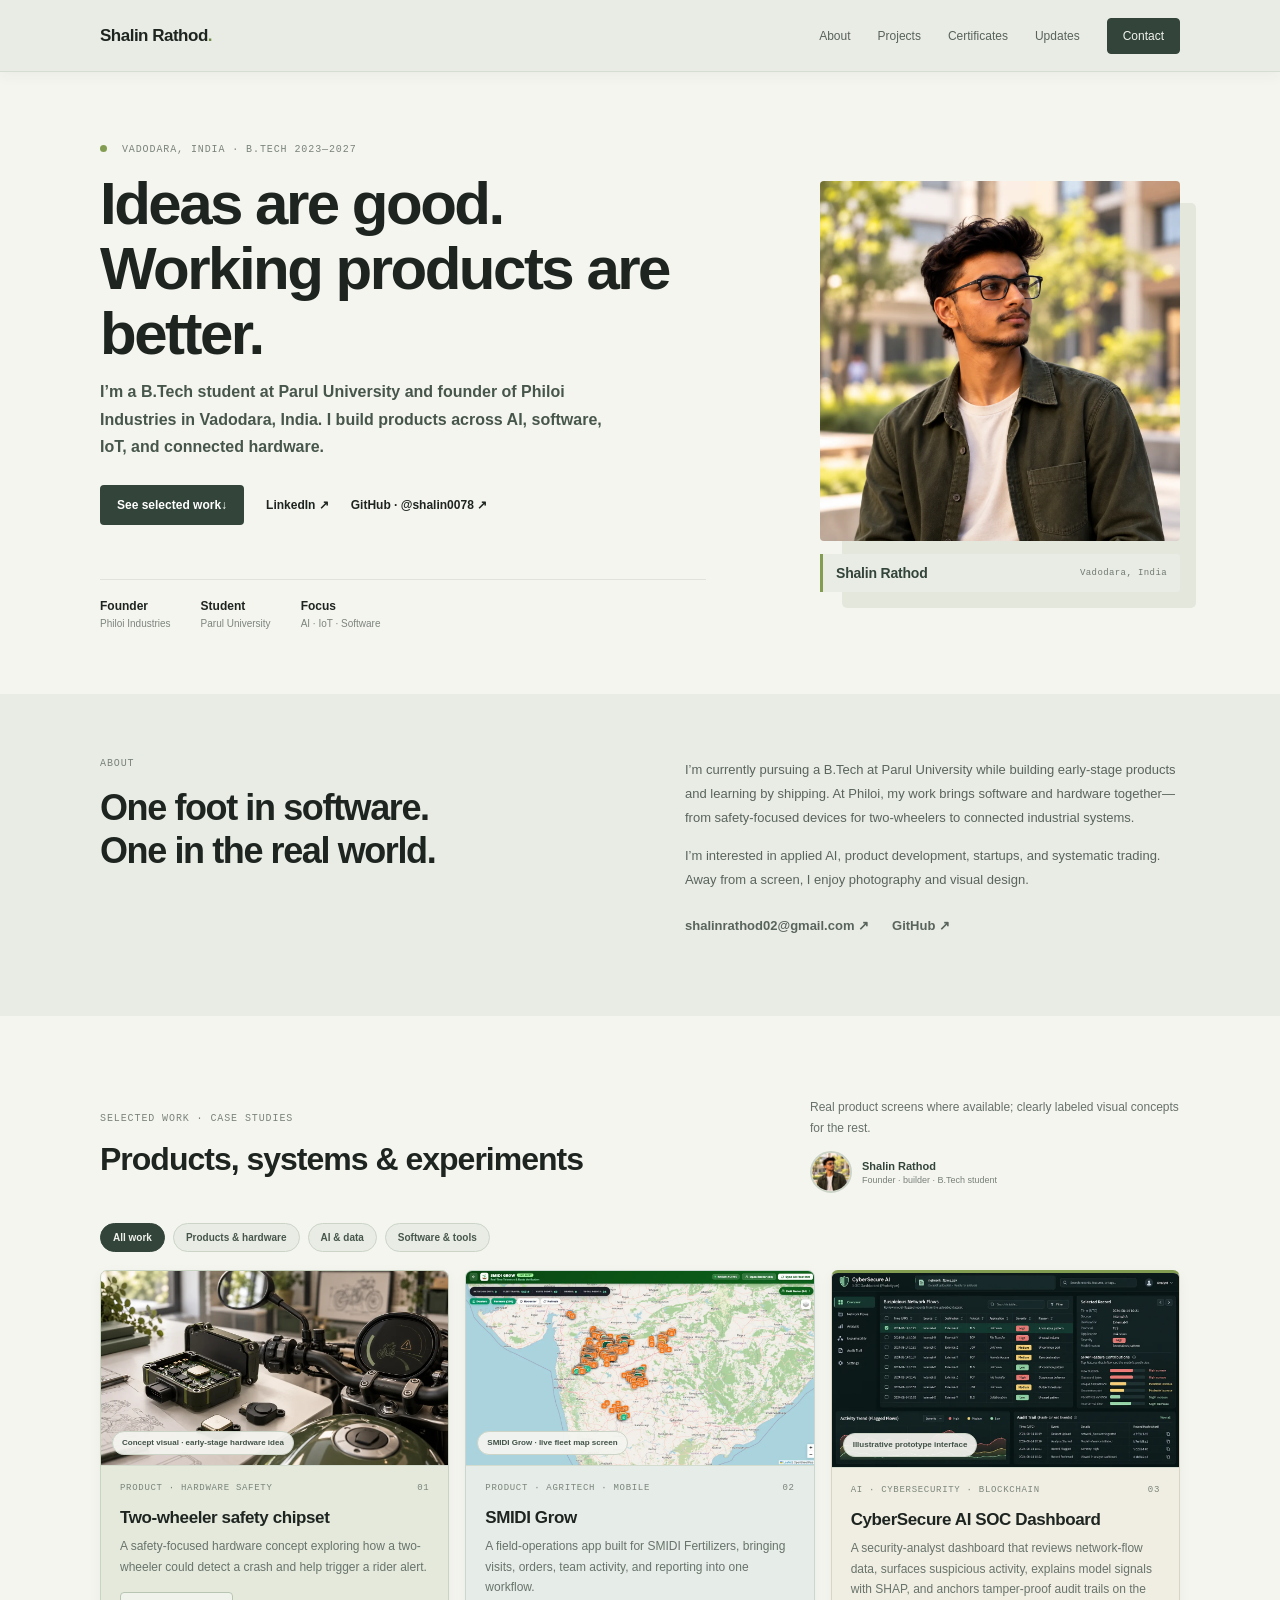
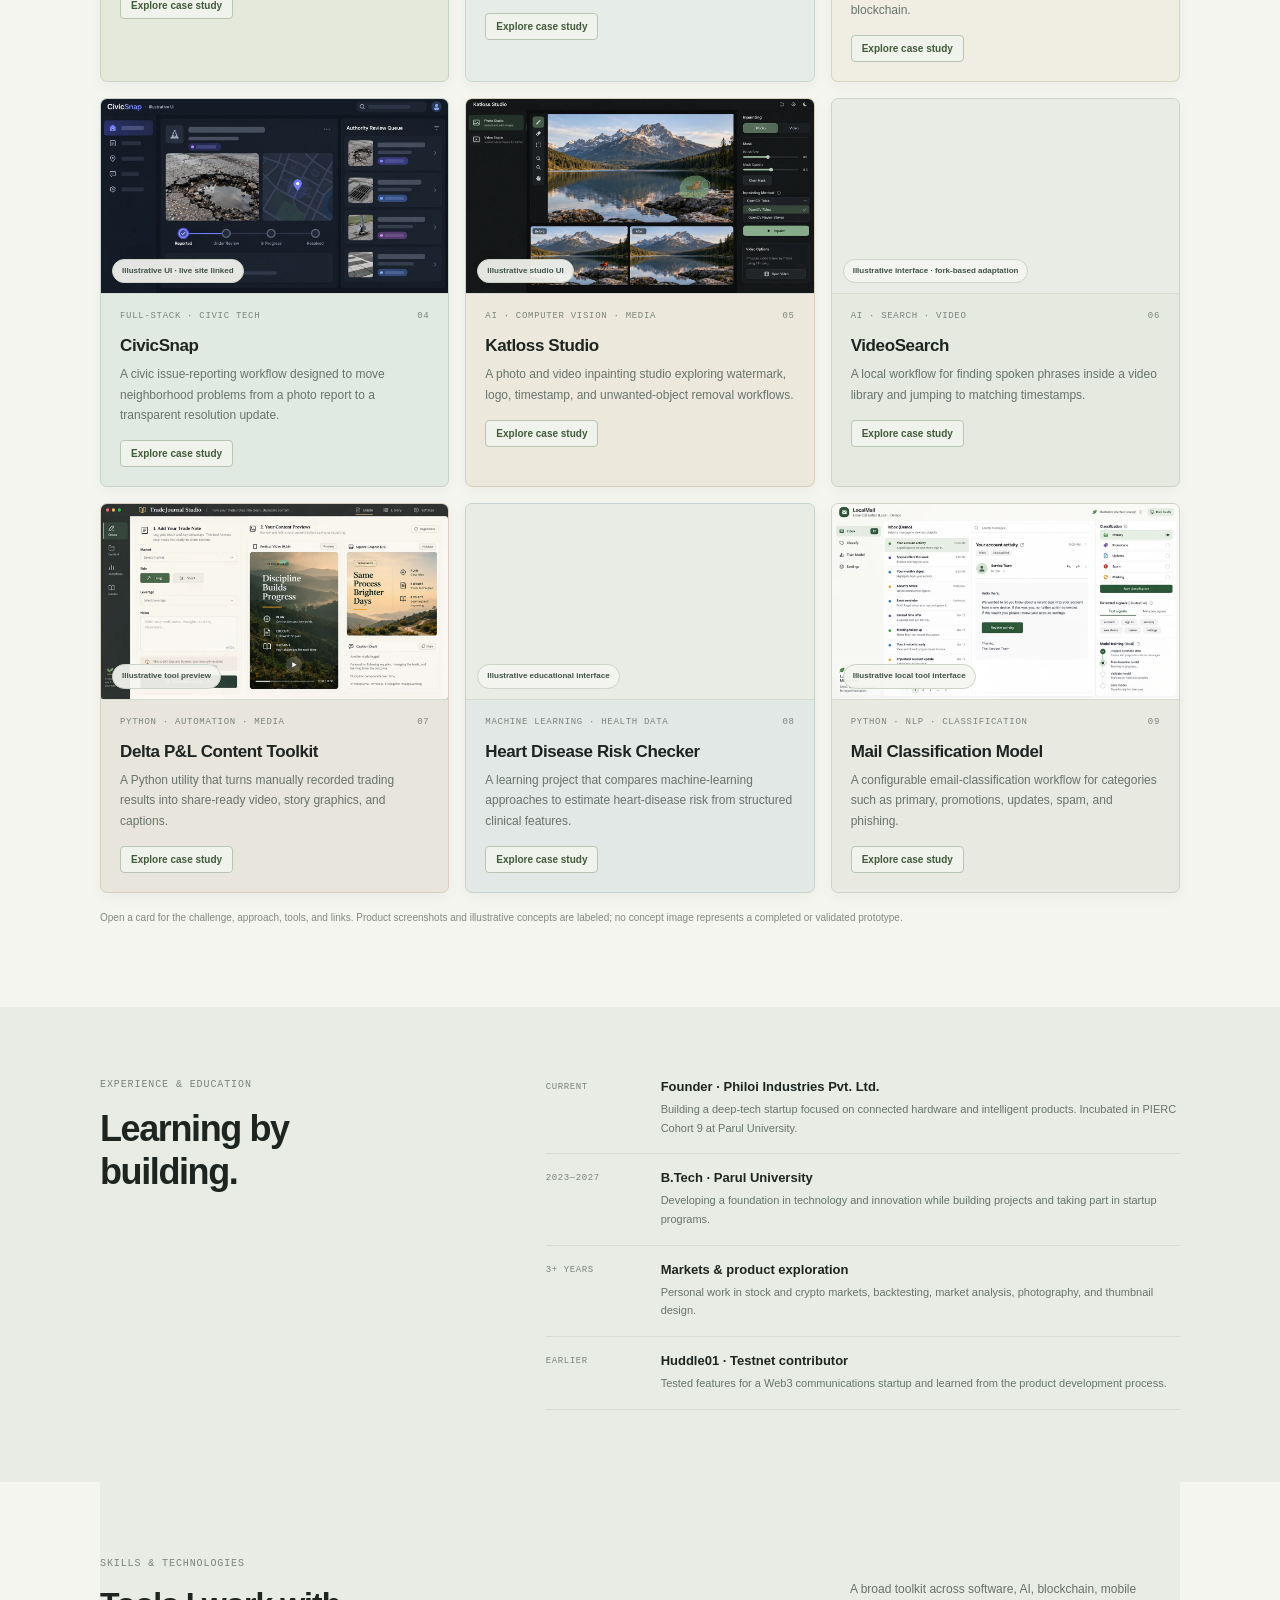
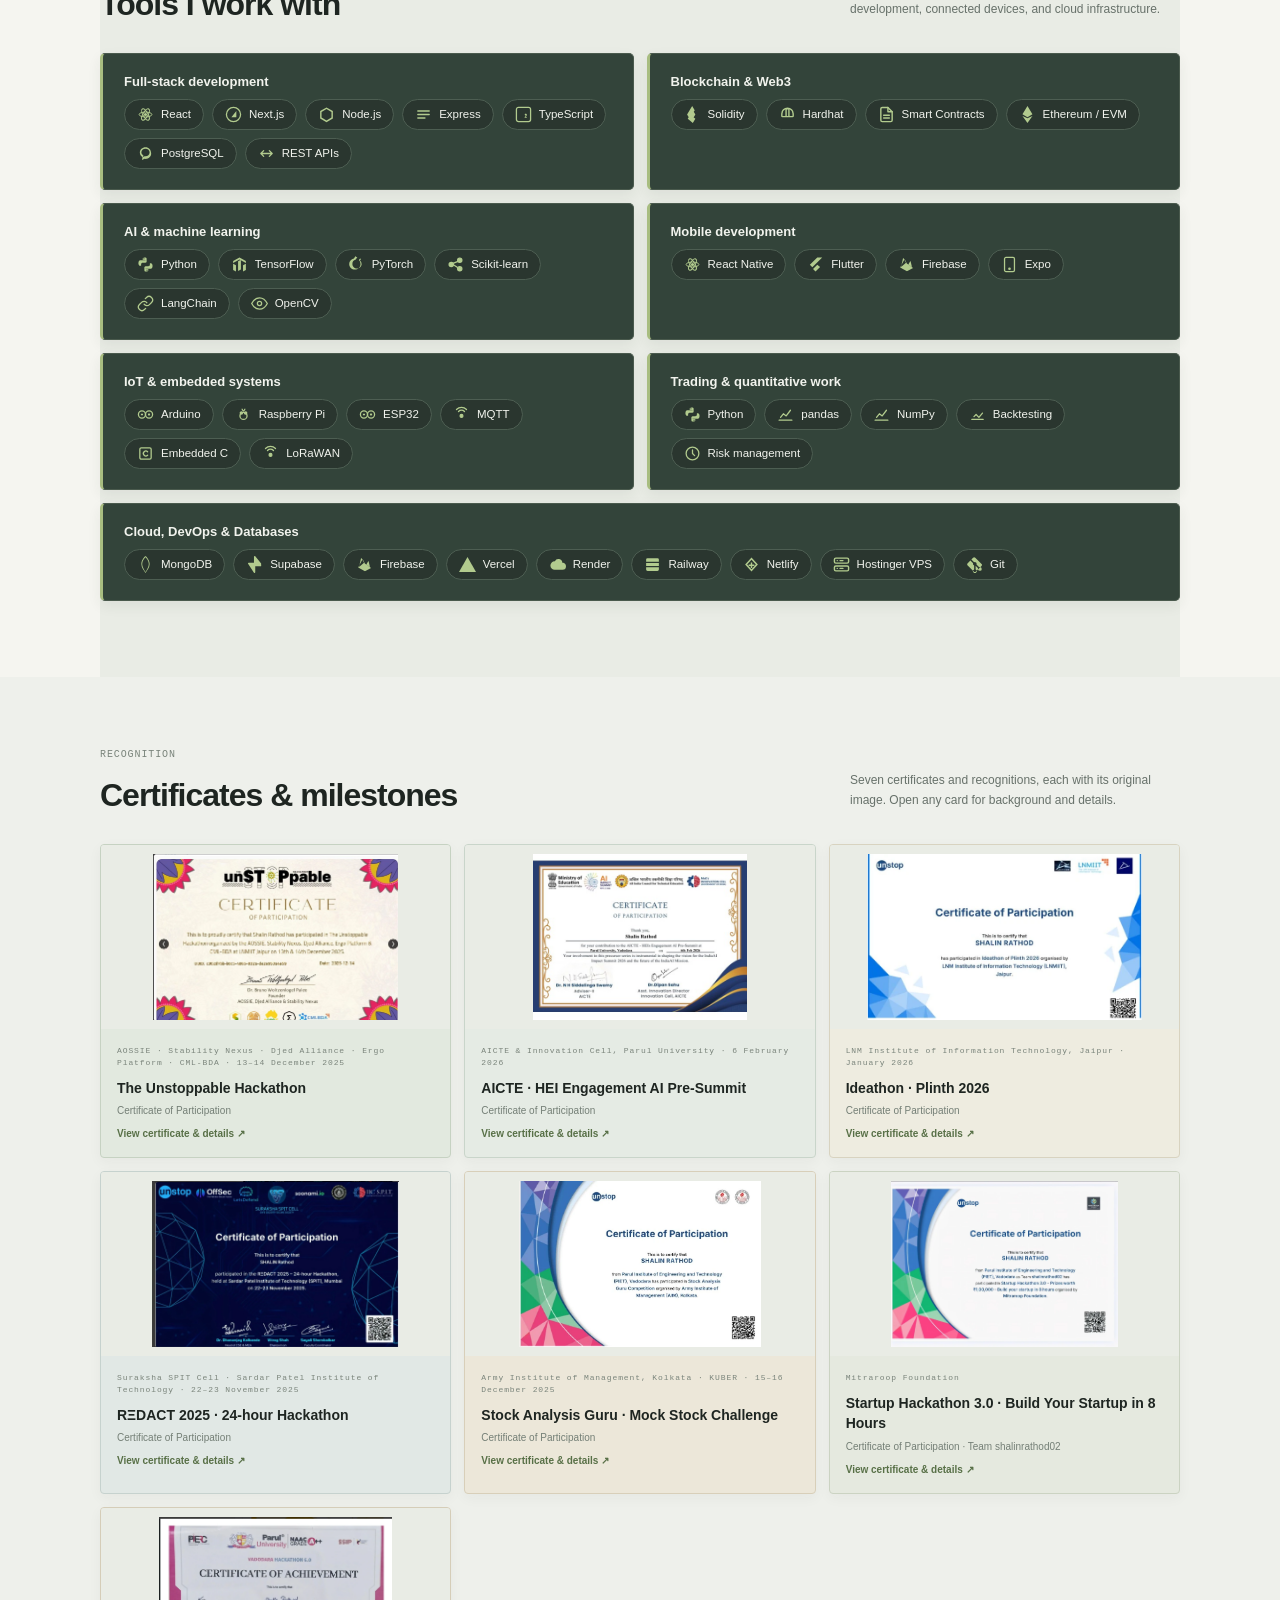
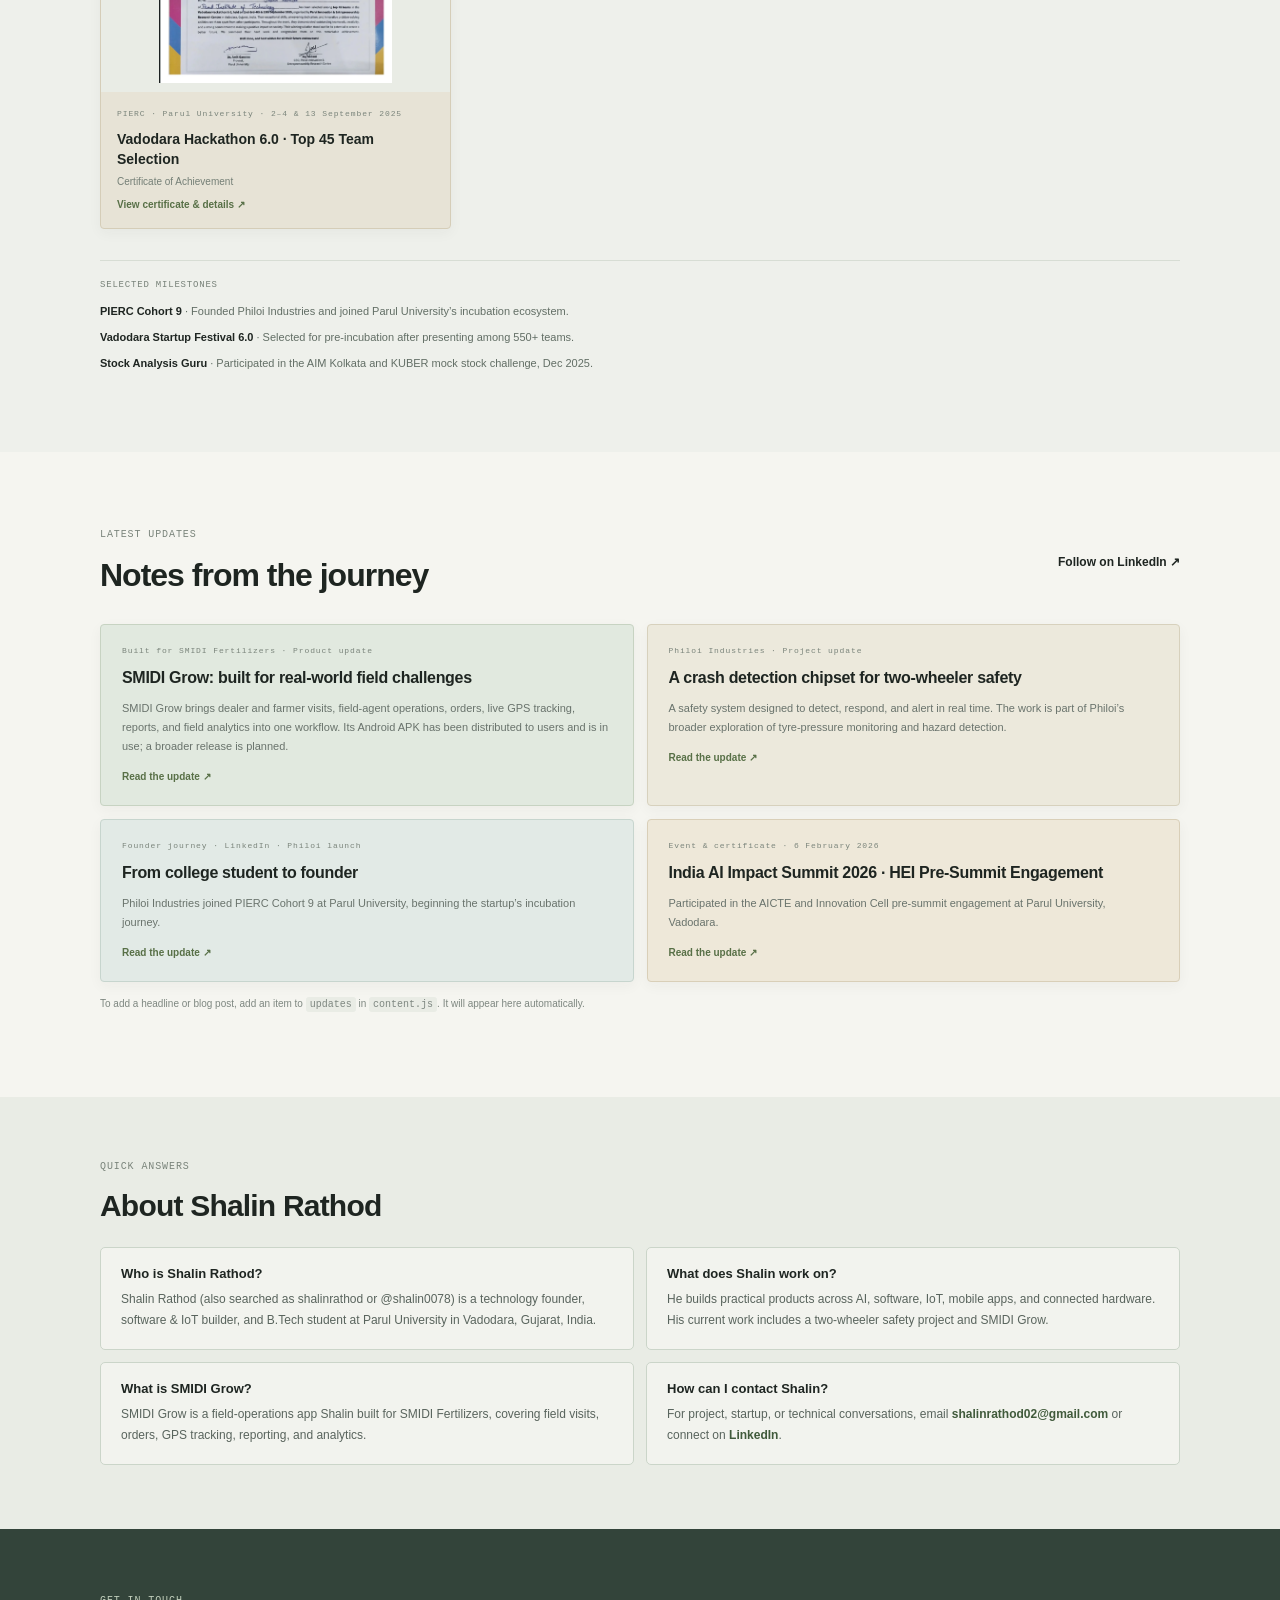
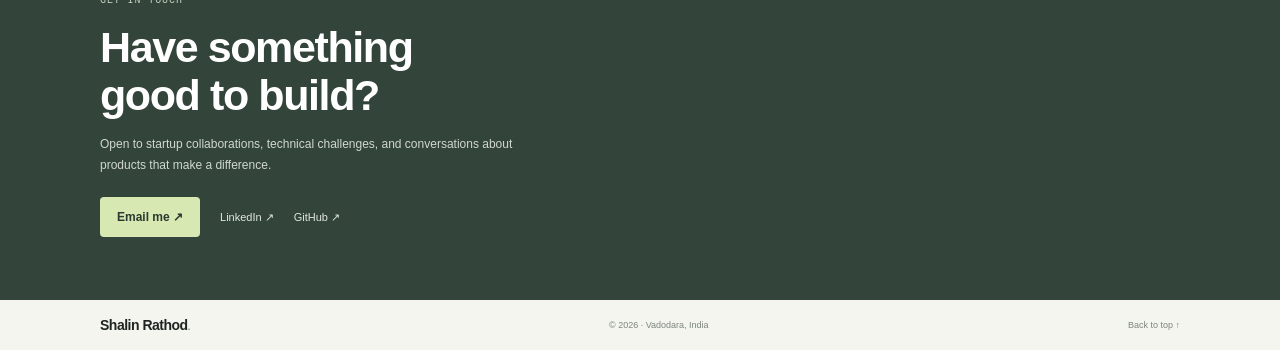
==== commit 6959f877: "feat(seo): optimize indexing and entity disambiguation for Shalin Rathod (shalinrathod)" ====
--- a/index.html
+++ b/index.html
@@ -4,28 +4,29 @@
     <meta charset="utf-8" />
     <meta name="viewport" content="width=device-width, initial-scale=1" />
     <meta name="theme-color" content="#f5f5f0" />
-    <meta name="description" content="Shalin Rathod is a technology founder and B.Tech student in Vadodara, India, building practical products across AI, software, IoT, and connected hardware." />
+    <meta name="description" content="Official portfolio of Shalin Rathod (shalinrathod) — technology founder and builder in Vadodara, India, founder of Philoi Industries. Building products across AI, software, IoT, and connected hardware." />
+    <meta name="keywords" content="Shalin Rathod, shalinrathod, shalin0078, Philoi Industries, Shalin Rathod Vadodara, Shalin Rathod Parul University, Technology Founder, AI developer, IoT engineer, SMIDI Grow" />
     <meta name="author" content="Shalin Rathod" />
     <meta name="robots" content="index, follow, max-image-preview:large" />
     <link rel="canonical" href="https://www.shalinrathod.in/" />
     <link rel="icon" href="assets/favicon.svg" type="image/svg+xml" />
     <link rel="preload" as="image" href="assets/shalin-rathod-portrait.webp" fetchpriority="high" />
-    <meta property="og:type" content="website" />
+    <meta property="og:type" content="profile" />
     <meta property="og:locale" content="en_IN" />
     <meta property="og:site_name" content="Shalin Rathod" />
-    <meta property="og:title" content="Shalin Rathod — Technology Founder & Builder" />
-    <meta property="og:description" content="I build practical products across AI, software, IoT, and connected hardware. Explore Shalin Rathod’s projects, experience, and milestones." />
+    <meta property="og:title" content="Shalin Rathod (shalinrathod) — Technology Founder &amp; Builder" />
+    <meta property="og:description" content="Official portfolio of Shalin Rathod (shalinrathod). Technology founder and builder in Vadodara, India, building practical products across AI, software, IoT, and connected hardware." />
     <meta property="og:url" content="https://www.shalinrathod.in/" />
     <meta property="og:image" content="https://www.shalinrathod.in/assets/og-cover.png" />
     <meta property="og:image:type" content="image/png" />
     <meta property="og:image:width" content="1200" />
     <meta property="og:image:height" content="630" />
-    <meta property="og:image:alt" content="Shalin Rathod — Technology Founder & Builder" />
+    <meta property="og:image:alt" content="Shalin Rathod (shalinrathod) — Technology Founder &amp; Builder" />
     <meta name="twitter:card" content="summary_large_image" />
-    <meta name="twitter:title" content="Shalin Rathod — Technology Founder & Builder" />
-    <meta name="twitter:description" content="Practical products across AI, software, IoT, and connected hardware." />
+    <meta name="twitter:title" content="Shalin Rathod (shalinrathod) — Technology Founder &amp; Builder" />
+    <meta name="twitter:description" content="Technology founder and builder in Vadodara, India. Building practical products across AI, software, IoT, and connected hardware." />
     <meta name="twitter:image" content="https://www.shalinrathod.in/assets/og-cover.png" />
-    <title>Shalin Rathod | Technology Founder & Builder</title>
+    <title>Shalin Rathod (shalinrathod) | Technology Founder &amp; Builder</title>
     <script type="application/ld+json">
       {
         "@context": "https://schema.org",
@@ -35,6 +36,7 @@
             "@id": "https://www.shalinrathod.in/#website",
             "url": "https://www.shalinrathod.in/",
             "name": "Shalin Rathod",
+            "alternateName": ["shalinrathod", "Shalin Rathod Portfolio", "shalin0078"],
             "inLanguage": "en-IN",
             "publisher": { "@id": "https://www.shalinrathod.in/#person" }
           },
@@ -42,15 +44,77 @@
             "@type": "Person",
             "@id": "https://www.shalinrathod.in/#person",
             "name": "Shalin Rathod",
+            "alternateName": ["shalinrathod", "ShalinRathod", "shalin0078", "shalin-rathod"],
+            "givenName": "Shalin",
+            "familyName": "Rathod",
+            "gender": "Male",
             "url": "https://www.shalinrathod.in/",
             "image": "https://www.shalinrathod.in/assets/shalin-rathod-portrait.webp",
             "jobTitle": "Founder",
+            "worksFor": {
+              "@type": "Organization",
+              "name": "Philoi Industries",
+              "url": "https://www.shalinrathod.in/"
+            },
+            "alumniOf": {
+              "@type": "CollegeOrUniversity",
+              "name": "Parul University"
+            },
             "description": "Shalin Rathod is a Vadodara-based B.Tech student at Parul University and founder of Philoi Industries. He builds practical products across AI, software, IoT, and connected hardware.",
-            "address": { "@type": "PostalAddress", "addressLocality": "Vadodara", "addressRegion": "Gujarat", "addressCountry": "IN" },
-            "knowsAbout": ["Artificial intelligence", "Machine learning", "Full-stack development", "Blockchain development", "Solidity", "Smart contracts", "Cloud infrastructure", "Mobile app development", "Internet of Things", "Embedded systems", "Connected hardware", "Quantitative research"],
+            "disambiguatingDescription": "Shalin Rathod (shalinrathod) is a technology founder and software/IoT builder based in Vadodara, Gujarat, India, founder of Philoi Industries and student at Parul University. Not associated with Shalini Rathod.",
+            "address": {
+              "@type": "PostalAddress",
+              "addressLocality": "Vadodara",
+              "addressRegion": "Gujarat",
+              "addressCountry": "IN"
+            },
+            "knowsAbout": [
+              "Artificial intelligence",
+              "Machine learning",
+              "Full-stack development",
+              "Blockchain development",
+              "Solidity",
+              "Smart contracts",
+              "Cloud infrastructure",
+              "Mobile app development",
+              "Internet of Things",
+              "Embedded systems",
+              "Connected hardware",
+              "Quantitative research"
+            ],
             "sameAs": [
               "https://www.linkedin.com/in/shalin-rathod-301400305/",
               "https://github.com/shalin0078"
+            ]
+          },
+          {
+            "@type": "FAQPage",
+            "@id": "https://www.shalinrathod.in/#faq",
+            "mainEntity": [
+              {
+                "@type": "Question",
+                "name": "Who is Shalin Rathod (shalinrathod)?",
+                "acceptedAnswer": {
+                  "@type": "Answer",
+                  "text": "Shalin Rathod (shalinrathod) is an Indian technology founder, software engineer, and IoT builder based in Vadodara, Gujarat. He is the founder of Philoi Industries and a B.Tech student at Parul University."
+                }
+              },
+              {
+                "@type": "Question",
+                "name": "What does Shalin Rathod build?",
+                "acceptedAnswer": {
+                  "@type": "Answer",
+                  "text": "He builds practical products across AI, software, IoT, mobile apps, and connected hardware, including SMIDI Grow and a two-wheeler crash safety chipset."
+                }
+              },
+              {
+                "@type": "Question",
+                "name": "What is Shalin Rathod's official website?",
+                "acceptedAnswer": {
+                  "@type": "Answer",
+                  "text": "The official portfolio and website of Shalin Rathod is https://www.shalinrathod.in/."
+                }
+              }
             ]
           }
         ]
@@ -204,7 +268,7 @@
       <section class="section wrap updates-section" id="updates"><div class="section-title"><div><p class="eyebrow">LATEST UPDATES</p><h2>Notes from the journey</h2></div><a class="text-link" href="https://www.linkedin.com/in/shalin-rathod-301400305/" target="_blank" rel="noreferrer">Follow on LinkedIn ↗</a></div><div id="updates-list" class="updates-list" aria-live="polite"></div><p class="edit-hint">To add a headline or blog post, add an item to <code>updates</code> in <code>content.js</code>. It will appear here automatically.</p></section>
 
       <section class="answer-section" aria-labelledby="quick-answers-title"><div class="wrap"><p class="eyebrow">QUICK ANSWERS</p><h2 id="quick-answers-title">About Shalin Rathod</h2><div class="answer-grid">
-        <article><h3>Who is Shalin Rathod?</h3><p>Shalin Rathod is a technology founder and B.Tech student at Parul University in Vadodara, Gujarat, India.</p></article>
+        <article><h3>Who is Shalin Rathod?</h3><p>Shalin Rathod (also searched as shalinrathod or @shalin0078) is a technology founder, software &amp; IoT builder, and B.Tech student at Parul University in Vadodara, Gujarat, India.</p></article>
         <article><h3>What does Shalin work on?</h3><p>He builds practical products across AI, software, IoT, mobile apps, and connected hardware. His current work includes a two-wheeler safety project and SMIDI Grow.</p></article>
         <article><h3>What is SMIDI Grow?</h3><p>SMIDI Grow is a field-operations app Shalin built for SMIDI Fertilizers, covering field visits, orders, GPS tracking, reporting, and analytics.</p></article>
         <article><h3>How can I contact Shalin?</h3><p>For project, startup, or technical conversations, email <a href="mailto:shalinrathod02@gmail.com">shalinrathod02@gmail.com</a> or connect on <a href="https://www.linkedin.com/in/shalin-rathod-301400305/" target="_blank" rel="noreferrer">LinkedIn</a>.</p></article>
